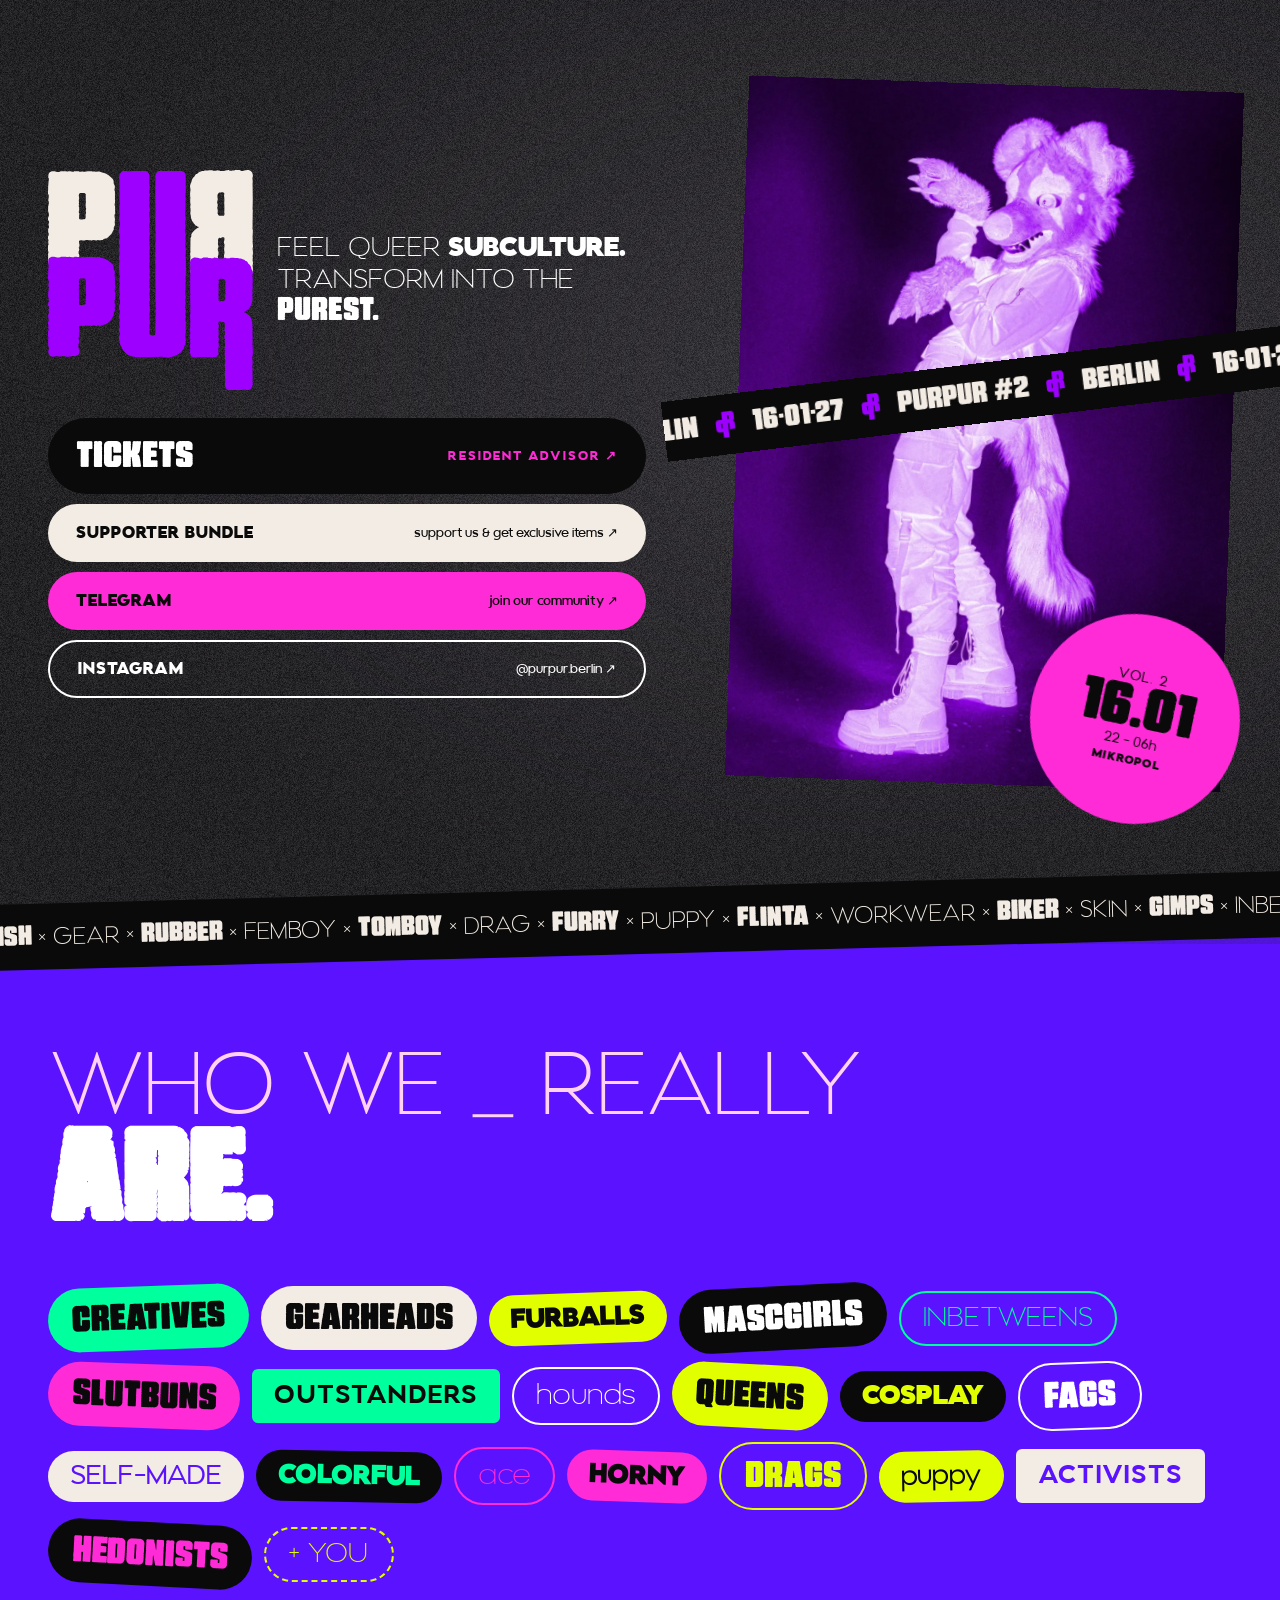
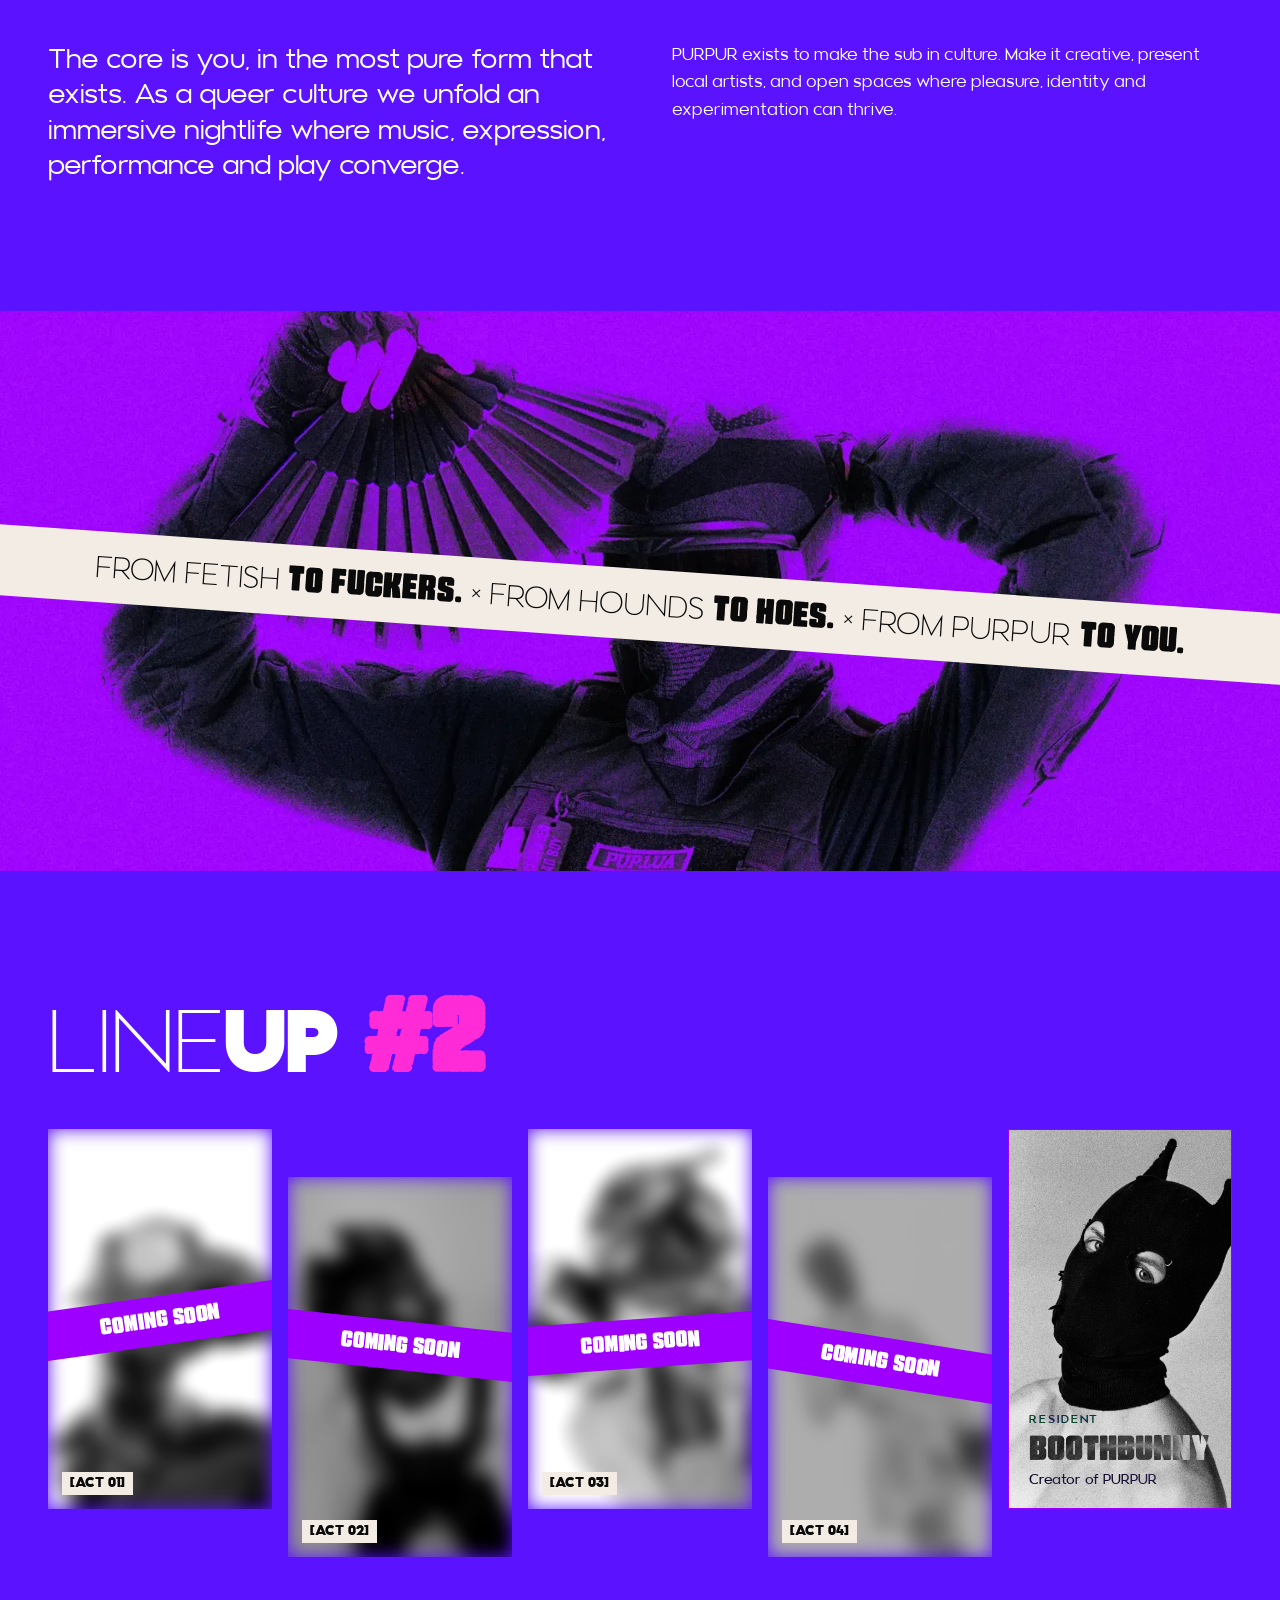
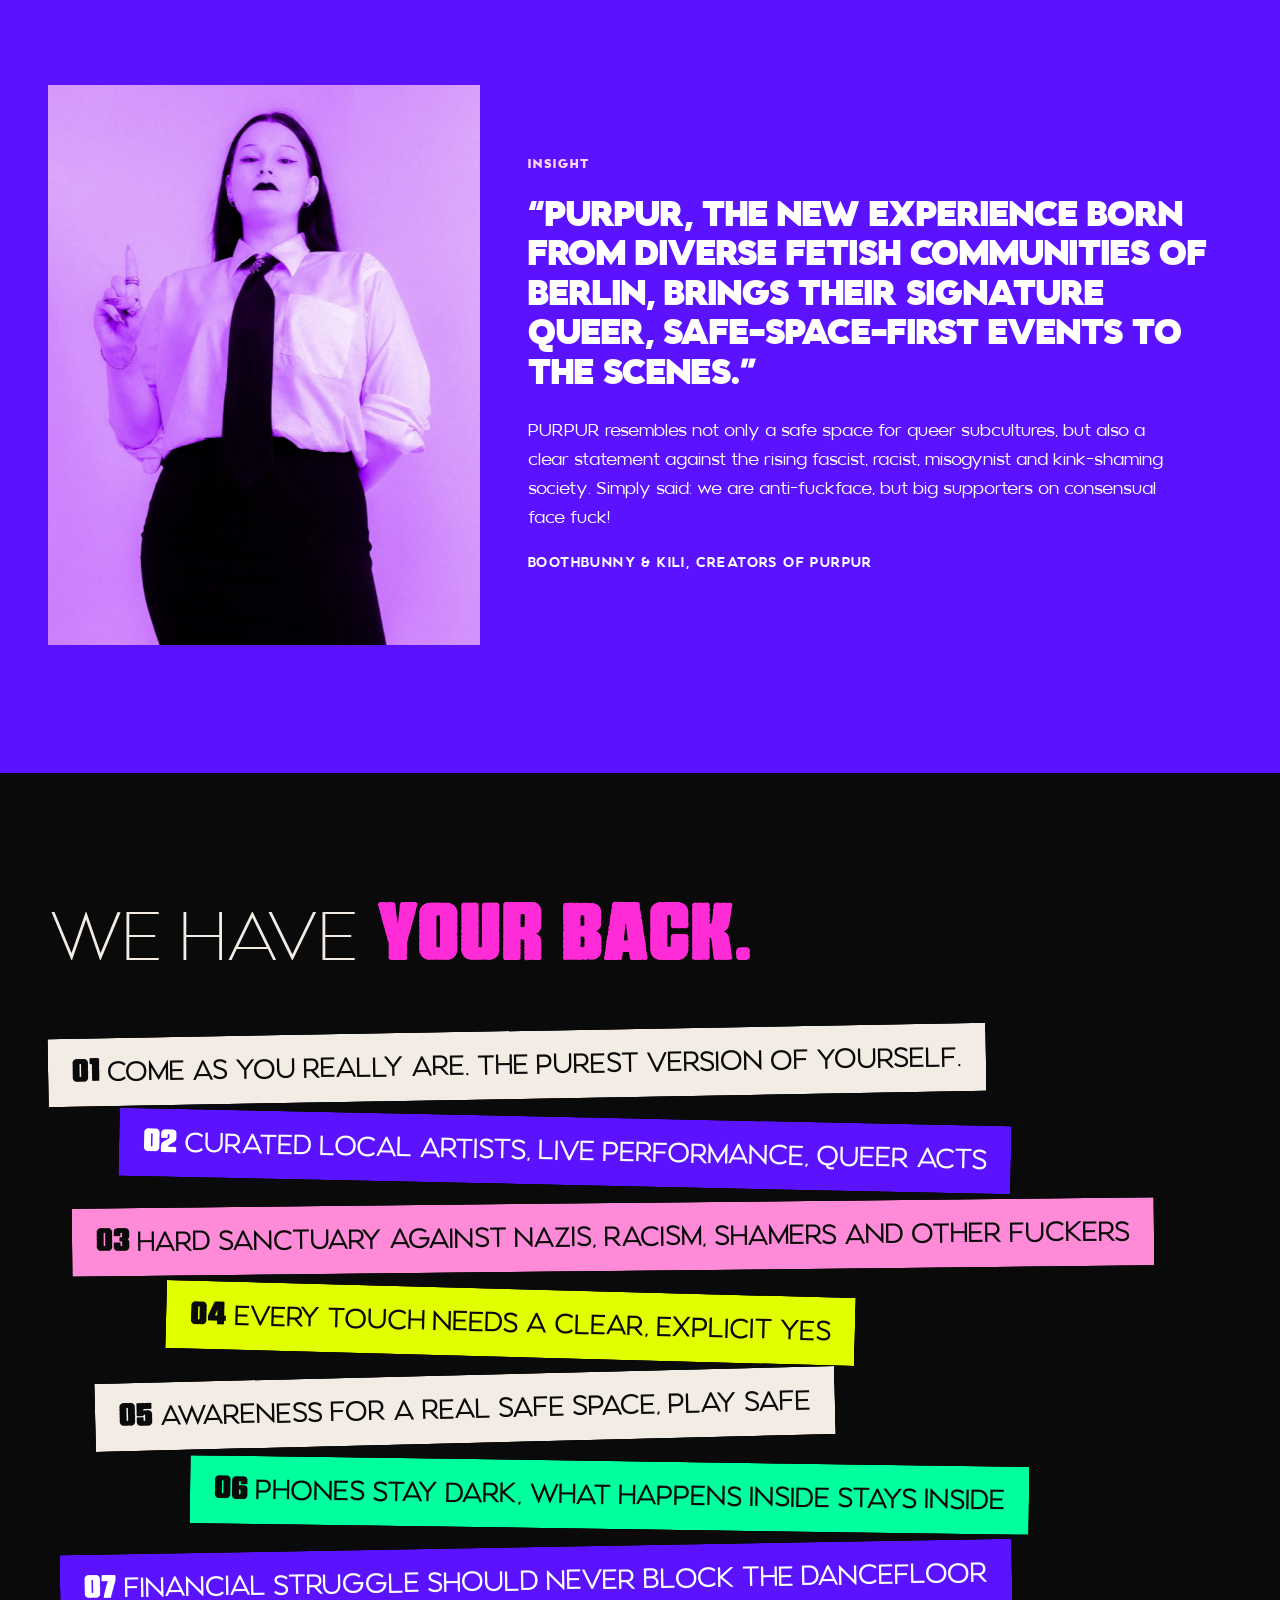
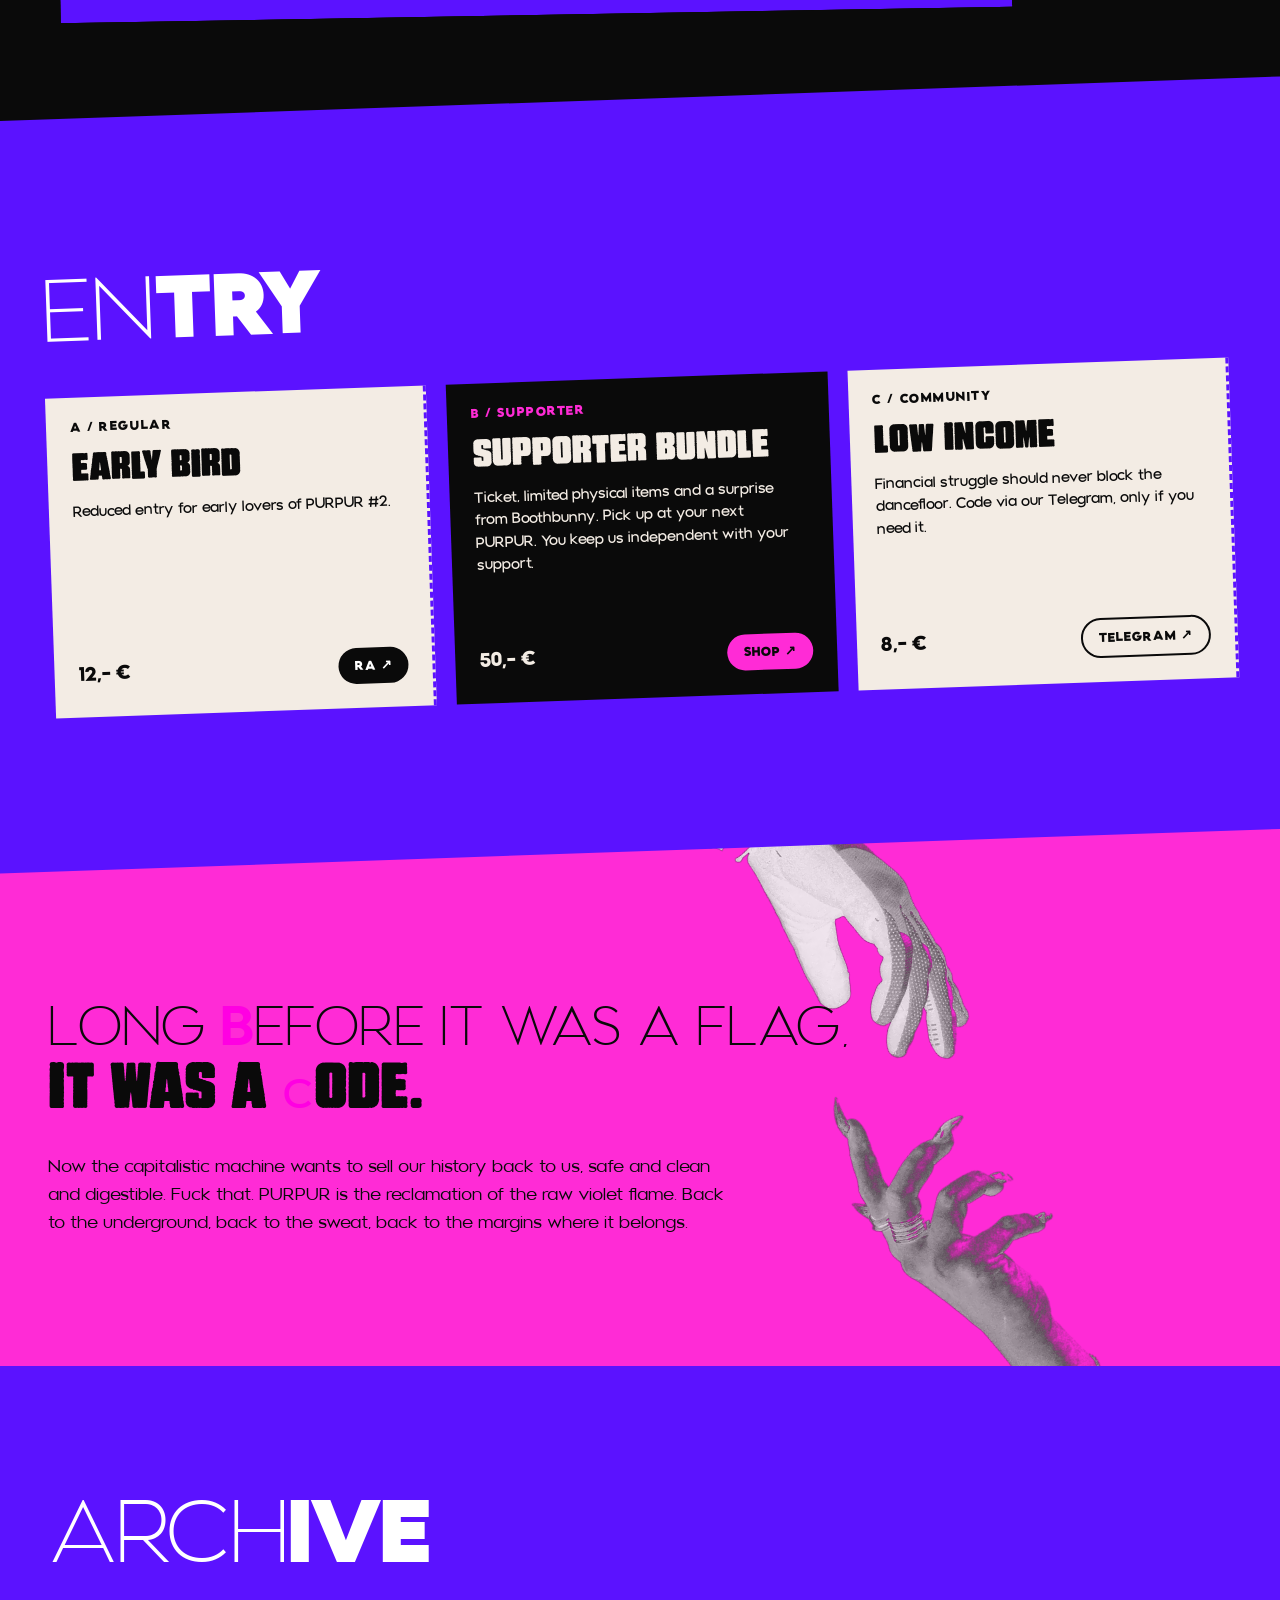
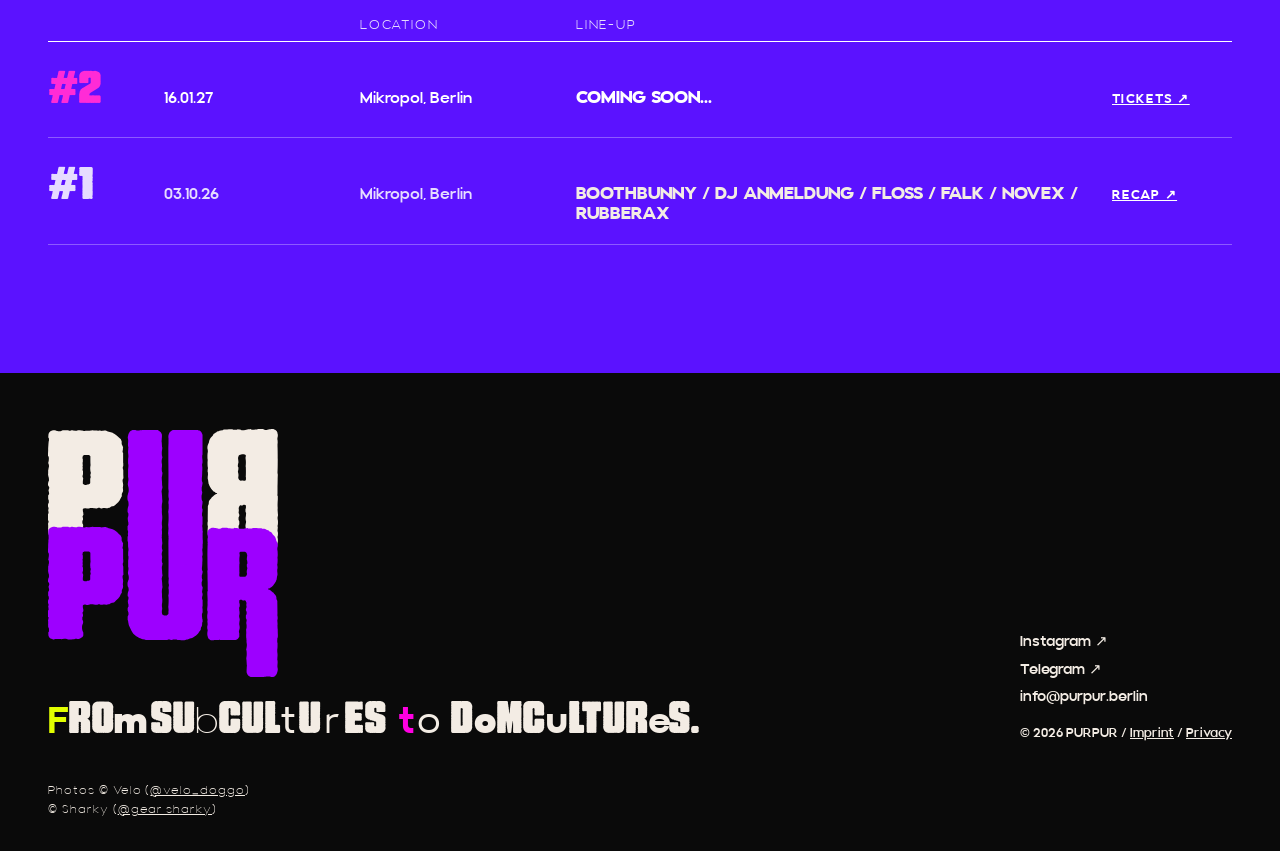
==== index.html @ 6f24f319 "Early-Bird-Preis auf 12 Euro korrigiert Co-Authored-By: Claude Opus 5 <noreply@anthropic.com> Claude" ====
<!DOCTYPE html>
<html lang="en">
<head>
<meta charset="UTF-8" />
<meta name="viewport" content="width=device-width, initial-scale=1, viewport-fit=cover" />
<!-- Bestaetigung fuer die Google Search Console. Muss dauerhaft stehen
     bleiben, sonst verfaellt sie. Kein Geheimnis: der Wert ist dazu da,
     oeffentlich ausgeliefert zu werden. -->
<meta name="google-site-verification" content="QpMsPzyW_aeI2hhLV32euioIwnleOBwLdpFrVbeVzvk" />
<meta name="theme-color" content="#5b12ff" />
<title>PURPUR / 16.01.27 / Berlin</title>
<meta name="description" content="PURPUR. A queer fetish subculture night in Berlin. 16.01.27, 22 to 06h, Mikropol at Nollendorfplatz. Transform into the purest version of yourself." />
<meta property="og:type" content="website" />
<meta property="og:url" content="https://purpur.berlin/" />
<meta property="og:site_name" content="PURPUR" />
<meta property="og:title" content="PURPUR. Expressing queer subculture. 16-01-27 | Berlin" />
<meta property="og:description" content="Transform into the purest version of yourself." />
<meta property="og:image" content="https://purpur.berlin/assets/share-card.jpg" />
<meta property="og:image:width" content="1200" />
<meta property="og:image:height" content="1200" />
<meta property="og:image:type" content="image/jpeg" />
<meta property="og:image:alt" content="PURPUR wordmark over a fetish-scene photograph" />
<meta property="og:locale" content="en_GB" />
<script type="application/ld+json">
{"@context":"https://schema.org","@type":"WebSite","name":"PURPUR","alternateName":"PURPUR Berlin","url":"https://purpur.berlin/"}
</script>
<meta name="twitter:card" content="summary" />
<meta name="twitter:title" content="PURPUR. Expressing queer subculture. 16-01-27 | Berlin" />
<meta name="twitter:description" content="Transform into the purest version of yourself." />
<meta name="twitter:image" content="https://purpur.berlin/assets/share-card.jpg" />
<link rel="icon" href="/assets/favicon.svg" type="image/svg+xml" />
<link rel="icon" href="/assets/favicon-32.png" sizes="32x32" />
<link rel="apple-touch-icon" href="/assets/apple-touch-icon.png" />
<link rel="preload" href="/assets/fonts/Mosher-Regular.woff2" as="font" type="font/woff2" crossorigin />
<link rel="preload" href="/assets/fonts/GCFurion-Thin.woff2" as="font" type="font/woff2" crossorigin />
<link rel="preload" href="/assets/fonts/GCFurion-Black.woff2" as="font" type="font/woff2" crossorigin />
<link rel="stylesheet" href="/tape.css?v=4" />
</head>
<body>
<div class="page" style="background: var(--ground); color: #ffffff; font-family: var(--font-text); font-weight: 400; min-height: 100vh; overflow: hidden">
  <div class="cursor" id="cursor" aria-hidden="true"><svg viewBox="0 0 40 40"><polygon class="cursor__sticker" points="20.00,1.00 22.16,4.95 25.35,1.77 26.31,6.17 30.27,4.02 29.95,8.51 34.36,7.56 32.79,11.78 37.28,12.11 34.58,15.72 38.81,17.30 35.20,20.00 38.81,22.70 34.58,24.28 37.28,27.89 32.79,28.22 34.36,32.44 29.95,31.49 30.27,35.98 26.31,33.83 25.35,38.23 22.16,35.05 20.00,39.00 17.84,35.05 14.65,38.23 13.69,33.83 9.73,35.98 10.05,31.49 5.64,32.44 7.21,28.22 2.72,27.89 5.42,24.28 1.19,22.70 4.80,20.00 1.19,17.30 5.42,15.72 2.72,12.11 7.21,11.78 5.64,7.56 10.05,8.51 9.73,4.02 13.69,6.17 14.65,1.77 17.84,4.95"/></svg></div>


  <div class="loader" id="loader" aria-hidden="true"><div class="loader__stage"><img class="loader__symbol" src="/Media/Logo_Animated/PURPUR-Turntable_pitch-0.webp" alt="" width="160" height="160" /><img class="loader__full" src="/Media/Logo_SVG/PURPUR-Logo-PurpleWhite.svg" alt="" width="240" height="258" /></div></div>

  <header class="nav" id="nav" style="position: fixed; z-index: 60; top: 0; left: 0; right: 0; display: flex; flex-wrap: wrap; justify-content: space-between; align-items: center; gap: 12px 24px; padding: 10px clamp(16px, 4vw, 48px); background: rgba(10, 10, 10, 0.82); backdrop-filter: blur(12px); font-size: 12px; font-weight: 500; letter-spacing: 0.18em; text-transform: uppercase">
    <a href="#top" aria-label="PURPUR home" style="display: block; line-height: 0"><img src="/Media/Logo_Animated/PURPUR-Turntable_pitch-minus30.webp" alt="PURPUR symbol" style="height: 48px; width: 48px"></a>
    <nav style="display: flex; flex-wrap: wrap; align-items: center; gap: 12px 28px" aria-label="Main">
      <a href="#lineup" style="text-decoration: none; color: #ffffff">Line-up</a>
      <a href="#manifesto" style="text-decoration: none; color: #ffffff">Manifesto</a>
      <a href="#entry" style="text-decoration: none; color: #ffffff">Entry</a>
      <a href="https://ra.co/events/2568513" style="text-decoration: none; background: var(--hot); color: #0a0a0a; padding: 13px 18px; font-weight: 700">Tickets ↗</a>
    </nav>
  </header>

  <section id="top" data-hero="1" style="position: relative; background-color: #1c1b1f; background-image: radial-gradient(ellipse at 70% 40%, #2c2a30 0%, #141316 70%); background-size: cover; overflow: hidden; padding: 84px clamp(16px, 4vw, 48px) 160px; display: flex; flex-wrap: wrap; gap: 48px; align-items: center">
    <div class="pp-grain" aria-hidden="true"></div>
    <div data-tilt="hero" style="position: relative; flex: 1 1 480px; min-width: 0; display: flex; flex-direction: column; gap: 28px">
      <div class="tl" style="transform: var(--t-hero-l0, translate(0)); display: flex; flex-wrap: wrap; align-items: center; gap: 24px">
        <div style="line-height: 0">
          <img src="/Media/Logo_SVG/PURPUR-Logo-PurpleWhite.svg" alt="PURPUR" style="width: clamp(160px, 16vw, 240px); height: auto;">
        </div>
        <p style="margin: 0; flex: 1 1 220px; font-size: clamp(22px, 2.2vw, 32px); line-height: 1.12; text-transform: uppercase"><span style="font-weight: 100">feel queer</span> <span style="font-weight: 900">subculture.</span> <span style="font-weight: 100">transform into the</span> <span style="font-family: var(--font-titel)">purest.</span></p>
      </div>
      <nav class="tl" aria-label="Tickets and links" style="transform: var(--t-hero-l1, translate(0)); display: flex; flex-direction: column; gap: 10px; max-width: 600px">
        <a class="pill" href="https://ra.co/events/2568513" style="display: flex; flex-wrap: wrap; justify-content: space-between; align-items: center; gap: 8px; min-height: 76px; padding: 12px 28px; box-sizing: border-box; border-radius: 999px; background: #0a0a0a; color: #ffffff; text-decoration: none">
          <span style="font-family: var(--font-titel); font-size: 32px; line-height: 1">Tickets</span>
          <span style="font-size: 13px; font-weight: 700; letter-spacing: 0.14em; text-transform: uppercase; color: var(--hot)">Resident Advisor ↗</span>
        </a>
        <a class="pill" href="https://boothbunny.net/products/supporter-bundle" style="display: flex; flex-wrap: wrap; justify-content: space-between; align-items: center; gap: 8px; min-height: 58px; padding: 10px 28px; box-sizing: border-box; border-radius: 999px; background: #f3ece4; color: #0a0a0a; text-decoration: none">
          <span style="font-size: 17px; font-weight: 800; text-transform: uppercase; letter-spacing: 0.06em">Supporter bundle</span>
          <span style="font-size: 13px; font-weight: 400"><span class="nur-breit">support us &amp; </span><span class="nur-mittel">get </span>exclusive items ↗</span>
        </a>
        <a class="pill" href="https://t.me/purpurberlin" style="display: flex; flex-wrap: wrap; justify-content: space-between; align-items: center; gap: 8px; min-height: 58px; padding: 10px 28px; box-sizing: border-box; border-radius: 999px; background: var(--hot); color: #0a0a0a; text-decoration: none">
          <span style="font-size: 17px; font-weight: 800; text-transform: uppercase; letter-spacing: 0.06em">Telegram</span>
          <span style="font-size: 13px; font-weight: 500">join our community ↗</span>
        </a>
        <a class="pill" href="https://instagram.com/purpur.berlin" style="display: flex; flex-wrap: wrap; justify-content: space-between; align-items: center; gap: 8px; min-height: 58px; padding: 10px 28px; box-sizing: border-box; border-radius: 999px; border: 2px solid #ffffff; color: #ffffff; text-decoration: none">
          <span style="font-size: 17px; font-weight: 800; text-transform: uppercase; letter-spacing: 0.06em">Instagram</span>
          <span style="font-size: 13px; font-weight: 400">@purpur.berlin ↗</span>
        </a>
      </nav>
    </div>
    <div data-tilt="photo" style="flex: 1 1 420px; min-width: 0; position: relative; height: 700px">
      <svg aria-hidden="true" width="0" height="0" style="position: absolute"><filter id="ppca-f" x="-5%" y="0%" width="110%" height="100%"><feColorMatrix in="SourceGraphic" type="matrix" values="1 0 0 0 0  0 0 0 0 0  0 0 0 0 0  0 0 0 1 0" result="r"></feColorMatrix><feOffset in="r" dx="-10" dy="0" result="r2"></feOffset><feColorMatrix in="SourceGraphic" type="matrix" values="0 0 0 0 0  0 1 0 0 0  0 0 0 0 0  0 0 0 1 0" result="g"></feColorMatrix><feColorMatrix in="SourceGraphic" type="matrix" values="0 0 0 0 0  0 0 0 0 0  0 0 1 0 0  0 0 0 1 0" result="b"></feColorMatrix><feOffset in="b" dx="10" dy="2" result="b2"></feOffset><feBlend in="r2" in2="g" mode="screen" result="rg"></feBlend><feBlend in="rg" in2="b2" mode="screen"></feBlend></filter></svg>
      <div class="tl slides" id="slides" role="img" aria-label="PURPUR photo slideshow" style="transform: rotate(2deg) var(--t-photo-l0, translate(0)); position: absolute; top: 0; left: 8%; width: 92%; height: 100%; overflow: hidden">
        <img class="slide is-active" src="/Media/Tape/fursuit-purp.webp" alt="Fursuiter in inverted violet light" style="position: absolute; inset: 0; width: 100%; height: 100%; object-fit: cover; object-position: 50% 30%">
        <img class="slide" src="/Media/Tape/tactical-purp.webp" alt="Person in tactical gear and goggles holding a fan, violet duotone" style="position: absolute; inset: 0; width: 100%; height: 100%; object-fit: cover; object-position: 55% 35%">
        <img class="slide" src="/Media/Tape/puppies-purp.webp" alt="Two pups in hoods, infrared violet" style="position: absolute; inset: 0; width: 100%; height: 100%; object-fit: cover; object-position: 62% 40%">
        <img class="slide" src="/Media/Tape/leawonki-purp.webp" alt="Lea and Wonki: person in boots and tie leaning over a pup, violet duotone" style="position: absolute; inset: 0; width: 100%; height: 100%; object-fit: cover; object-position: 45% 40%">
        <img class="slide" src="/Media/Tape/latex-pinkpurp.webp" alt="Latex hood in pink and violet infrared" style="position: absolute; inset: 0; width: 100%; height: 100%; object-fit: cover; object-position: 40% 40%">
      </div>
      <div style="position: absolute; left: -6%; right: -10%; top: 40%; transform: rotate(-7deg); background: #0a0a0a; color: #f3ece4; padding: 12px 0; display: flex; justify-content: center; align-items: center; gap: 18px; white-space: nowrap; overflow: hidden; font-family: var(--font-titel); font-size: 26px">
        <span>16-01-27</span><img src="/Media/Logo_SVG/PURPUR-Symbol-Purple.svg" alt="" style="height: 26px; width: auto"><span>PURPUR #2</span><img src="/Media/Logo_SVG/PURPUR-Symbol-Purple.svg" alt="" style="height: 26px; width: auto"><span>BERLIN</span><img src="/Media/Logo_SVG/PURPUR-Symbol-Purple.svg" alt="" style="height: 26px; width: auto"><span>16-01-27</span><img src="/Media/Logo_SVG/PURPUR-Symbol-Purple.svg" alt="" style="height: 26px; width: auto"><span>PURPUR #2</span><img src="/Media/Logo_SVG/PURPUR-Symbol-Purple.svg" alt="" style="height: 26px; width: auto"><span>BERLIN</span><img src="/Media/Logo_SVG/PURPUR-Symbol-Purple.svg" alt="" style="height: 26px; width: auto"><span>16-01-27</span><img src="/Media/Logo_SVG/PURPUR-Symbol-Purple.svg" alt="" style="height: 26px; width: auto"><span>PURPUR #2</span><img src="/Media/Logo_SVG/PURPUR-Symbol-Purple.svg" alt="" style="height: 26px; width: auto"><span>BERLIN</span><img src="/Media/Logo_SVG/PURPUR-Symbol-Purple.svg" alt="" style="height: 26px; width: auto">
      </div>
      <div style="position: absolute; right: -8px; bottom: -40px; width: 210px; height: 210px; border-radius: 50%; background: var(--hot); color: #0a0a0a; transform: rotate(12deg); display: flex; flex-direction: column; align-items: center; justify-content: center; text-align: center"><span style="font-size: 14px; font-weight: 300; text-transform: uppercase; letter-spacing: 0.1em">vol. 2</span>
        <span style="font-family: var(--font-titel); font-size: 52px; line-height: 0.95">16.01</span>
        <span style="font-size: 14px; font-weight: 300">22 - 06h</span>
        <span style="font-size: 12px; font-weight: 800; margin-top: 4px; letter-spacing: 0.1em">MIKROPOL</span>
      </div>
    </div>
  </section>

  <div style="position: relative; z-index: 3; background: #0a0a0a; color: #f3ece4; padding: 16px 0; transform: rotate(-1.5deg); margin: -56px -40px -36px; white-space: nowrap; overflow: hidden; font-size: 24px; text-transform: uppercase">
    <span style="font-family: var(--font-titel)">Fetish</span> <span style="font-weight: 100">× gear ×</span> <span style="font-family: var(--font-titel)">Rubber</span> <span style="font-weight: 100">× femboy ×</span> <span style="font-family: var(--font-titel)">Tomboy</span> <span style="font-weight: 100">× drag ×</span> <span style="font-family: var(--font-titel)">Furry</span> <span style="font-weight: 100">× puppy ×</span> <span style="font-family: var(--font-titel)">FLINTA</span> <span style="font-weight: 100">× workwear ×</span> <span style="font-family: var(--font-titel)">Biker</span> <span style="font-weight: 100">× skin ×</span> <span style="font-family: var(--font-titel)">Gimps</span> <span style="font-weight: 100">× inbetweens ×</span>
  </div>

  <section id="who" style="position: relative; overflow: hidden; padding: clamp(80px, 10vw, 140px) clamp(16px, 4vw, 48px)">
    <video data-bg="1" src="/Media/Tape/loop-reel.mp4" autoplay muted loop playsinline preload="metadata" aria-hidden="true" style="position: absolute; inset: 0; width: 100%; height: 100%; object-fit: cover; opacity: 0.8; filter: blur(5px); transform: scale(1.08)"></video>
    <div aria-hidden="true" style="position: absolute; inset: 0; background: linear-gradient(180deg, rgba(91, 18, 255, 0.85) 0%, rgba(91, 18, 255, 0.35) 30%, rgba(91, 18, 255, 0.35) 70%, rgba(91, 18, 255, 0.85) 100%)"></div>
    <div style="position: relative">
    <h2 data-tilt="who" style="margin: 0 0 48px; font-size: clamp(48px, 7vw, 110px); line-height: 0.95; text-transform: uppercase"><span class="tl" style="display: inline-block; transform: var(--t-who-l0, translate(0)); font-weight: 100; color: #ffd2f4" data-decode="who1">who we _ really</span><br><span class="tl" style="display: inline-block; transform: var(--t-who-l1, translate(0)); font-family: var(--font-titel); font-size: 110px" data-decode="who2">are.</span></h2>
    <div style="display: flex; flex-wrap: wrap; align-items: center; gap: 12px; max-width: 1240px">
      <span style="font-family: var(--font-titel); font-size: 32px; padding: 10px 24px; background: #00ff9d; color: #0a0a0a; border-radius: 999px; transform: rotate(-2deg)">Creatives</span>
      <span style="font-family: var(--font-titel); font-size: 32px; padding: 10px 24px; background: #f3ece4; color: #0a0a0a; border-radius: 999px">Gearheads</span>
      <span style="font-weight: 900; font-style: oblique 12deg; font-size: 28px; text-transform: uppercase; padding: 10px 22px; background: #e2ff00; color: #0a0a0a; border-radius: 999px; transform: rotate(-2deg)">Furballs</span>
      <span style="font-family: var(--font-titel); font-size: 32px; padding: 10px 24px; background: #0a0a0a; color: #ffffff; border-radius: 999px; transform: rotate(-3deg)">Mascgirls</span>
      <span style="font-weight: 100; font-size: 28px; text-transform: uppercase; padding: 10px 22px; border: 2px solid #00ff9d; color: #00ff9d; border-radius: 999px">Inbetweens</span>
      <span style="font-family: var(--font-titel); font-size: 32px; padding: 10px 24px; background: var(--hot); color: #0a0a0a; border-radius: 999px; transform: rotate(2deg)">Slutbuns</span>
      <span style="font-weight: 600; font-size: 26px; letter-spacing: 0.08em; text-transform: uppercase; padding: 12px 22px; background: #00ff9d; color: #0a0a0a; border-radius: 6px">Outstanders</span>
      <span style="font-weight: 100; font-style: oblique 12deg; font-size: 30px; text-transform: lowercase; padding: 10px 22px; border: 2px solid #ffffff; border-radius: 999px">hounds</span>
      <span style="font-family: var(--font-titel); font-size: 32px; padding: 10px 24px; background: #e2ff00; color: #0a0a0a; border-radius: 999px; transform: rotate(3deg)">Queens</span>
      <span style="font-weight: 900; font-size: 28px; text-transform: uppercase; padding: 10px 22px; background: #0a0a0a; color: #e2ff00; border-radius: 999px">Cosplay</span>
      <span style="font-family: var(--font-titel); font-size: 32px; padding: 10px 24px; border: 2px solid #ffffff; color: #ffffff; border-radius: 999px; transform: rotate(-2deg)">Fags</span>
      <span style="font-weight: 300; font-size: 28px; text-transform: uppercase; padding: 10px 22px; background: #f3ece4; color: #5b12ff; border-radius: 999px">Self-Made</span>
      <span style="font-weight: 900; font-style: oblique 12deg; font-size: 28px; text-transform: uppercase; padding: 10px 22px; background: #0a0a0a; color: #00ff9d; border-radius: 999px; transform: rotate(1deg)">Colorful</span>
      <span style="font-weight: 100; font-style: oblique 12deg; font-size: 30px; text-transform: lowercase; padding: 10px 22px; border: 2px solid var(--hot); color: var(--hot); border-radius: 999px">ace</span>
      <span style="font-weight: 900; font-size: 28px; text-transform: uppercase; padding: 10px 22px; background: var(--hot); color: #0a0a0a; border-radius: 999px; transform: rotate(2deg)">horny</span>
      <span style="font-family: var(--font-titel); font-size: 32px; padding: 10px 24px; border: 2px solid #e2ff00; color: #e2ff00; border-radius: 999px">drags</span>
      <span style="font-weight: 300; font-size: 28px; text-transform: lowercase; padding: 10px 22px; background: #e2ff00; color: #0a0a0a; border-radius: 999px; transform: rotate(-1deg)">puppy</span>
      <span style="font-weight: 600; font-size: 26px; letter-spacing: 0.08em; text-transform: uppercase; padding: 12px 22px; background: #f3ece4; color: #5b12ff; border-radius: 6px">activists</span>
      <span style="font-family: var(--font-titel); font-size: 32px; padding: 10px 24px; background: #0a0a0a; color: var(--hot); border-radius: 999px; transform: rotate(3deg)">hedonists</span>
      <span data-yourtag style="font-weight: 100; font-size: 28px; text-transform: uppercase; padding: 10px 22px; border: 2px dashed #e2ff00; color: #e2ff00; border-radius: 999px">+ you</span>
    </div>
    <div style="margin-top: 56px; display: flex; flex-wrap: wrap; gap: 32px 64px; max-width: 1240px">
      <p style="margin: 0; flex: 1 1 340px; font-size: clamp(22px, 2.2vw, 30px); font-weight: 300; line-height: 1.25">The core is you, in the most pure form that exists. As a queer culture we unfold an immersive nightlife where music, expression, performance and play converge.</p>
      <p style="margin: 0; flex: 1 1 340px; font-size: 17px; font-weight: 300; line-height: 1.6">PURPUR exists to make the sub in culture. Make it creative, present local artists, and open spaces where pleasure, identity and experimentation can thrive.</p>
    </div>
  </div>
  </section>

  <div style="position: relative; height: 560px; overflow: hidden">
    <img src="/Media/Tape/tactical-purp.webp" alt="Person in tactical gear and goggles holding a fan, violet duotone" style="width: 100%; height: 100%; object-fit: cover; object-position: 50% 35%; display: block">
    <div style="position: absolute; left: -40px; right: -40px; top: 46%; transform: rotate(4deg); background: #f3ece4; color: #0a0a0a; padding: 14px 0; text-align: center; font-size: clamp(20px, 2.4vw, 34px); white-space: nowrap; overflow: hidden; text-transform: uppercase; font-weight: 400"><span style="font-weight: 100">from fetish</span> <span style="font-family: var(--font-titel)">to fuckers.</span> <span style="font-weight: 100">×</span> <span style="font-weight: 100">from hounds</span> <span style="font-family: var(--font-titel)">to hoes.</span> <span style="font-weight: 100">×</span> <span style="font-weight: 100">from purpur</span> <span style="font-family: var(--font-titel)">to you.</span></div>
  </div>

  <section id="lineup" style="padding: clamp(80px, 10vw, 140px) clamp(16px, 4vw, 48px)">
    <h2 style="margin: 0 0 40px; font-size: clamp(48px, 7vw, 110px); line-height: 0.95; text-transform: uppercase"><span style="font-weight: 100">line</span><span style="font-weight: 900">up</span> <span style="font-family: var(--font-titel); color: var(--hot)">#2</span></h2>
    <div data-tilt="lineup" style="display: grid; grid-template-columns: repeat(auto-fit, minmax(220px, 1fr)); gap: 16px">
      <div class="tl reveal" style="transform: var(--t-lineup-l0, translate(0)); position: relative; height: 380px; overflow: hidden">
        <img src="/Media/Tape/lineup-gasmask.webp" alt="Person in rope collar and kitten paw gloves" style="width: 100%; height: 100%; object-fit: cover; display: block; filter: blur(9px) grayscale(1) contrast(1.05)">
        <div style="position: absolute; left: -20px; right: -20px; top: 44%; transform: rotate(-8deg); background: #9d00ff; color: #ffffff; text-align: center; padding: 10px 0; font-family: var(--font-titel); font-size: 20px">coming soon</div>
        <span style="position: absolute; left: 14px; bottom: 14px; font-weight: 800; font-size: 18px; text-shadow: none; background: #f3ece4; color: #0a0a0a; padding: 4px 8px; font-size: 14px">[ACT 01]</span>
      </div>
      <div class="tl reveal" style="transform: var(--t-lineup-l1, translate(0)); position: relative; height: 380px; margin-top: 48px; overflow: hidden">
        <img src="/Media/Tape/lineup-pupmask.webp" alt="Person in a leather pup mask" style="width: 100%; height: 100%; object-fit: cover; object-position: 50% 25%; display: block; filter: blur(9px) grayscale(1) contrast(1.05)">
        <div style="position: absolute; left: -20px; right: -20px; top: 38%; transform: rotate(6deg); background: #9d00ff; color: #ffffff; text-align: center; padding: 10px 0; font-family: var(--font-titel); font-size: 20px">coming soon</div>
        <span style="position: absolute; left: 14px; bottom: 14px; font-weight: 800; font-size: 18px; text-shadow: none; background: #f3ece4; color: #0a0a0a; padding: 4px 8px; font-size: 14px">[ACT 02]</span>
      </div>
      <div class="tl reveal" style="transform: var(--t-lineup-l2, translate(0)); position: relative; height: 380px; overflow: hidden">
        <img src="/Media/Tape/lineup-bikers.webp" alt="Two bikers in helmets leaning together" style="width: 100%; height: 100%; object-fit: cover; object-position: 50% 35%; display: block; filter: blur(9px) grayscale(1) contrast(1.05)">
        <div style="position: absolute; left: -20px; right: -20px; top: 50%; transform: rotate(-4deg); background: #9d00ff; color: #ffffff; text-align: center; padding: 10px 0; font-family: var(--font-titel); font-size: 20px">coming soon</div>
        <span style="position: absolute; left: 14px; bottom: 14px; font-weight: 800; font-size: 18px; text-shadow: none; background: #f3ece4; color: #0a0a0a; padding: 4px 8px; font-size: 14px">[ACT 03]</span>
      </div>
      <div class="tl reveal" style="transform: var(--t-lineup-l3, translate(0)); position: relative; height: 380px; margin-top: 48px; overflow: hidden">
        <img src="/Media/Tape/lineup-spike.webp" alt="Latex pup in rubber dress and white shirt" style="width: 100%; height: 100%; object-fit: cover; display: block; filter: blur(9px) grayscale(1) contrast(1.05)">
        <div style="position: absolute; left: -20px; right: -20px; top: 42%; transform: rotate(9deg); background: #9d00ff; color: #ffffff; text-align: center; padding: 10px 0; font-family: var(--font-titel); font-size: 20px">coming soon</div>
        <span style="position: absolute; left: 14px; bottom: 14px; font-weight: 800; font-size: 18px; text-shadow: none; background: #f3ece4; color: #0a0a0a; padding: 4px 8px; font-size: 14px">[ACT 04]</span>
      </div>
      <a class="tl bb-card" href="https://boothbunny.net/" aria-label="Boothbunny" style="transform: var(--t-lineup-l4, translate(0)); position: relative; height: 380px; border: 1px solid #9d00ff; box-sizing: border-box; display: flex; flex-direction: column; justify-content: flex-end; padding: 20px; color: inherit; text-decoration: none"><span style="mix-blend-mode: difference; font-size: 12px; font-weight: 500; letter-spacing: 0.16em; text-transform: uppercase; color: rgb(197, 139, 255)">RESIDENT</span>
        <span style="mix-blend-mode: difference; font-family: var(--font-titel); font-size: 40px; line-height: 1; margin-top: 8px; color: rgb(255, 255, 255)">Boothbunny</span>
        <span style="mix-blend-mode: difference; margin-top: 8px; font-size: 14px; color: rgb(230, 220, 255)">Creator of PURPUR</span>
      </a>
    </div>
  </section>

  <section data-tilt="insight" style="padding: 0 clamp(16px, 4vw, 48px) clamp(80px, 10vw, 140px); display: flex; flex-wrap: wrap; gap: 48px; align-items: center">
    <img class="tl" src="/Media/Tape/lea-purp.webp" alt="Person in shirt and tie on violet, raised hand" style="transform: var(--t-insight-l0, translate(0)); flex: 1 1 320px; min-width: 0; max-width: 460px; height: 560px; object-fit: cover; object-position: 50% 25%">
    <div class="tl" style="transform: var(--t-insight-l1, translate(0)); flex: 2 1 480px; min-width: 0; display: flex; flex-direction: column; gap: 24px">
      <span style="font-size: 13px; font-weight: 800; letter-spacing: 0.16em; text-transform: uppercase; color: #ffd2f4" data-decode="ins">Insight</span>
      <p style="margin: 0; font-size: clamp(26px, 2.8vw, 42px); font-weight: 900; line-height: 1.1; text-transform: uppercase">“PURPUR, the new experience born from diverse fetish communities of Berlin, brings their signature queer, safe-space-first events to the scenes.”</p>
      <p style="margin: 0; font-size: 18px; font-weight: 300; line-height: 1.6; max-width: 640px">PURPUR resembles not only a safe space for queer subcultures, but also a clear statement against the rising fascist, racist, misogynist and kink-shaming society. Simply said: we are anti-fuckface, but big supporters on consensual face fuck!</p>
      <span style="font-size: 14px; font-weight: 600; text-transform: uppercase; letter-spacing: 0.1em">Boothbunny &amp; Kili, creators of PURPUR</span>
    </div>
  </section>

  <section style="position: relative; overflow: hidden; padding: clamp(80px, 10vw, 140px) clamp(16px, 4vw, 48px); background: #0a0a0a; color: #f3ece4">
    <video data-bg="1" src="/Media/Tape/loop-backs.mp4" autoplay muted loop playsinline preload="metadata" aria-hidden="true" style="position: absolute; inset: 0; width: 100%; height: 100%; object-fit: cover; opacity: 0.45; filter: blur(6px); transform: scale(1.08)"></video>
    <div aria-hidden="true" style="position: absolute; inset: 0; background: linear-gradient(180deg, #0a0a0a 0%, rgba(10, 10, 10, 0.5) 25%, rgba(10, 10, 10, 0.5) 75%, #0a0a0a 100%)"></div>
    <div style="position: relative">
    <h2 style="margin: 0 0 56px; font-size: clamp(40px, 5.5vw, 84px); line-height: 1; text-transform: uppercase"><span style="font-weight: 100">we have</span> <span style="font-family: var(--font-titel); font-weight: 400; color: var(--hot)">your back.</span></h2>
    <div style="display: flex; flex-direction: column; gap: 18px; align-items: flex-start">
      <div data-tape style="background: #f3ece4; color: #0a0a0a; padding: 14px 24px; transform: rotate(-1deg); margin-left: 0; font-size: clamp(18px, 2.2vw, 30px); text-transform: uppercase; max-width: 100%; box-sizing: border-box"><span style="font-family: var(--font-titel)">01</span> <span style="font-weight: 300">come as you really are. THE PUREST VERSION OF YOURSELF.</span></div>
      <div data-tape style="background: var(--ground); color: #ffffff; padding: 14px 24px; transform: rotate(1.2deg); margin-left: 6%; font-size: clamp(18px, 2.2vw, 30px); text-transform: uppercase; max-width: 100%; box-sizing: border-box"><span style="font-family: var(--font-titel)">02</span> <span style="font-weight: 300">curated local artists, live performance, QUEER ACTS</span></div>
      <div data-tape style="background: #ff8ad8; color: #0a0a0a; padding: 14px 24px; transform: rotate(-0.6deg); margin-left: 2%; font-size: clamp(18px, 2.2vw, 30px); text-transform: uppercase; max-width: 100%; box-sizing: border-box"><span style="font-family: var(--font-titel)">03</span> <span style="font-weight: 300">hard sanctuary against nazis, racism, SHAMERS AND other fuckers</span></div>
      <div data-tape style="background: #e2ff00; color: #0a0a0a; padding: 14px 24px; transform: rotate(1.5deg); margin-left: 10%; font-size: clamp(18px, 2.2vw, 30px); text-transform: uppercase; max-width: 100%; box-sizing: border-box"><span style="font-family: var(--font-titel)">04</span> <span style="font-weight: 300">every touch needs a clear, explicit yes</span></div>
      <div data-tape style="background: #f3ece4; color: #0a0a0a; padding: 14px 24px; transform: rotate(-1.4deg); margin-left: 4%; font-size: clamp(18px, 2.2vw, 30px); text-transform: uppercase; max-width: 100%; box-sizing: border-box"><span style="font-family: var(--font-titel)">05</span> <span style="font-weight: 300">awareness for a real safe space, PLAY SAFE</span></div>
      <div data-tape style="background: #00ff9d; color: #0a0a0a; padding: 14px 24px; transform: rotate(0.8deg); margin-left: 12%; font-size: clamp(18px, 2.2vw, 30px); text-transform: uppercase; max-width: 100%; box-sizing: border-box"><span style="font-family: var(--font-titel)">06</span> <span style="font-weight: 300">phones stay dark, what happens inside stays inside</span></div>
      <div data-tape style="background: var(--ground); color: #ffffff; padding: 14px 24px; transform: rotate(-1deg); margin-left: 1%; font-size: clamp(18px, 2.2vw, 30px); text-transform: uppercase; max-width: 100%; box-sizing: border-box"><span style="font-family: var(--font-titel)">07</span> <span style="font-weight: 300">financial struggle should never block the dancefloor</span></div>
    </div>
  </div>
  </section>

  <section id="entry" style="padding: clamp(100px, 12vw, 170px) clamp(16px, 4vw, 48px); transform: rotate(-2deg); transform-origin: 50% 50%">
    <h2 style="margin: 0 0 40px; font-size: clamp(48px, 7vw, 110px); line-height: 0.95; text-transform: uppercase"><span style="font-weight: 100">en</span><span style="font-weight: 900">try</span></h2>
    <div style="display: grid; grid-template-columns: repeat(auto-fit, minmax(250px, 1fr)); gap: 20px">
      <a class="tk" href="https://ra.co/events/2568513" style="text-decoration: none; display: flex; flex-direction: column; gap: 16px; min-height: 320px; padding: 24px; background: #f3ece4; color: #0a0a0a; border-right: 3px dashed var(--ground); box-sizing: border-box">
        <span style="font-size: 13px; font-weight: 800; text-transform: uppercase; letter-spacing: 0.12em; color: #0a0a0a">A / Regular</span>
        <span style="font-family: var(--font-titel); font-size: 34px; line-height: 1">EARLY BIRD</span>
        <span style="font-size: 15px; font-weight: 400; line-height: 1.5">Reduced entry for early lovers of PURPUR #2.</span>
        <div style="margin-top: auto; display: flex; flex-wrap: wrap; align-items: center; justify-content: space-between; gap: 10px">
          <span style="font-size: 20px; font-weight: 700">12,- €</span>
          <span style="text-decoration: none; padding: 10px 16px; border-radius: 999px; font-size: 13px; font-weight: 800; letter-spacing: 0.08em; text-transform: uppercase; background: #0a0a0a; color: #ffffff">RA ↗</span>
        </div>
      </a>
      <a class="tk" href="https://boothbunny.net/products/supporter-bundle" style="text-decoration: none; display: flex; flex-direction: column; gap: 16px; min-height: 320px; padding: 24px; background: #0a0a0a; color: #f3ece4; box-sizing: border-box">
        <span style="font-size: 13px; font-weight: 800; text-transform: uppercase; letter-spacing: 0.12em; color: var(--hot)">B / Supporter</span>
        <span style="font-family: var(--font-titel); font-size: 34px; line-height: 1">Supporter bundle</span>
        <span style="font-size: 15px; font-weight: 400; line-height: 1.5">Ticket, limited physical items and a surprise from Boothbunny. Pick up at your next PURPUR. You keep us independent with your support.</span>
        <div style="margin-top: auto; display: flex; flex-wrap: wrap; align-items: center; justify-content: space-between; gap: 10px">
          <span style="font-size: 20px; font-weight: 700">50,- €</span>
          <span style="text-decoration: none; padding: 10px 16px; border-radius: 999px; font-size: 13px; font-weight: 800; letter-spacing: 0.08em; text-transform: uppercase; background: var(--hot); color: #0a0a0a">Shop ↗</span>
        </div>
      </a>
      <a class="tk" href="https://t.me/purpurberlin" style="text-decoration: none; display: flex; flex-direction: column; gap: 16px; min-height: 320px; padding: 24px; background: #f3ece4; color: #0a0a0a; border-right: 3px dashed var(--ground); box-sizing: border-box">
        <span style="font-size: 13px; font-weight: 800; text-transform: uppercase; letter-spacing: 0.12em; color: #0a0a0a">C / Community</span>
        <span style="font-family: var(--font-titel); font-size: 34px; line-height: 1">Low income</span>
        <span style="font-size: 15px; font-weight: 400; line-height: 1.5">Financial struggle should never block the dancefloor. Code via our Telegram, only if you need it.</span>
        <div style="margin-top: auto; display: flex; flex-wrap: wrap; align-items: center; justify-content: space-between; gap: 10px">
          <span style="font-size: 20px; font-weight: 700">8,- €</span>
          <span style="text-decoration: none; padding: 10px 16px; border-radius: 999px; font-size: 13px; font-weight: 800; letter-spacing: 0.08em; text-transform: uppercase; border: 2px solid #0a0a0a; color: #0a0a0a">Telegram ↗</span>
        </div>
      </a>
      
    </div>
  </section>

  <section id="manifesto" style="position: relative; overflow: hidden; padding: clamp(80px, 10vw, 140px) clamp(16px, 4vw, 48px); background: var(--hot); color: #0a0a0a">
    <img src="/Media/Tape/hands-cutout.webp" alt="" aria-hidden="true" style="position: absolute; right: clamp(0px, 21vw, 360px); top: -200px; height: calc(100% + 400px); width: auto; opacity: 0.95; transform: rotate(-32deg); transform-origin: 50% 50%">
    <div aria-hidden="true" style="position: absolute; inset: 0; background: transparent"></div>
    <div style="position: relative">
    <p data-tilt="flag" style="margin: 0; font-size: clamp(32px, 4.4vw, 68px); line-height: 1.05; max-width: 1200px; text-transform: uppercase"><span class="tl" style="display: inline-block; transform: var(--t-flag-l0, translate(0)); font-weight: 100" data-decode="flag1">long before it was a flag,</span> <span class="tl" style="display: inline-block; transform: var(--t-flag-l1, translate(0)); font-family: var(--font-titel); text-transform: none" data-decode="flag2">it was a code.</span></p>
    <p style="margin: 32px 0 0; max-width: 680px; font-size: 18px; line-height: 1.55; font-weight: 300">Now the capitalistic machine wants to sell our history back to us, safe and clean and digestible. Fuck that. PURPUR is the reclamation of the raw violet flame. Back to the underground, back to the sweat, back to the margins where it belongs.</p>
  </div>
  </section>

  <section id="archive" style="padding: clamp(80px, 10vw, 140px) clamp(16px, 4vw, 48px)">
    <h2 style="margin: 0 0 40px; font-size: clamp(48px, 7vw, 110px); line-height: 0.95; text-transform: uppercase"><span style="font-weight: 100">arch</span><span style="font-weight: 900">ive</span></h2>
    <div style="overflow-x: auto">
      <div style="min-width: 760px; display: grid; grid-template-columns: 100px 180px 200px minmax(0, 1fr) 120px; gap: 16px; padding: 0 0 8px; align-items: end">
        <span></span><span></span><span style="font-size: 13px; font-weight: 200; letter-spacing: 0.14em; text-transform: uppercase; color: #e6dcff">Location</span><span style="font-size: 13px; font-weight: 200; letter-spacing: 0.14em; text-transform: uppercase; color: #e6dcff">Line-up</span><span></span>
      </div>
      <div style="min-width: 760px; display: flex; flex-direction: column; border-top: 1px solid #ffffff">
        <div style="display: grid; grid-template-columns: 100px 180px 200px minmax(0, 1fr) 120px; gap: 16px; padding: 20px 0; border-bottom: 1px solid rgba(255, 255, 255, 0.3); align-items: baseline"><span style="font-family: var(--font-titel); font-size: 40px; color: rgb(255, 43, 214)">#2</span>
          <span style="font-size: 16px; font-weight: 500">16.01.27</span>
          <span style="font-size: 16px; font-weight: 500">Mikropol, Berlin</span>
          <span style="font-size: 18px; font-weight: 700; text-transform: uppercase">coming soon...</span>
          <a href="https://ra.co/events/2568513" style="font-size: 13px; font-weight: 600; text-transform: uppercase; letter-spacing: 0.1em">Tickets ↗</a>
        </div>
        <div style="display: grid; grid-template-columns: 100px 180px 200px minmax(0, 1fr) 120px; gap: 16px; padding: 20px 0; border-bottom: 1px solid rgba(255, 255, 255, 0.3); align-items: baseline; color: #e6dcff"><span style="font-family: var(--font-titel); font-size: 40px">#1</span>
          <span style="font-size: 16px; font-weight: 500">03.10.26</span>
          <span style="font-size: 16px; font-weight: 500">Mikropol, Berlin</span>
          <span style="font-size: 18px; font-weight: 700; text-transform: uppercase; color: rgb(243, 236, 228)">Boothbunny / DJ Anmeldung / Floss / Falk / Novex / Rubberax</span>
          <a href="https://ra.co/events/2518411" style="font-size: 13px; font-weight: 600; text-transform: uppercase; letter-spacing: 0.1em">Recap ↗</a>
        </div>
      </div>
    </div>
  </section>

  <footer style="padding: 56px clamp(16px, 4vw, 48px) 32px; background: #0a0a0a; color: #f3ece4; display: flex; flex-wrap: wrap; justify-content: space-between; align-items: flex-end; gap: 32px">
    <div style="display: flex; flex-direction: column; gap: 24px">
      <img src="/Media/Logo_SVG/PURPUR-Logo-PurpleWhite.svg" alt="PURPUR" style="width: clamp(160px, 18vw, 260px); height: auto">
      <span style="font-family: var(--font-titel); font-size: clamp(28px, 3vw, 44px); line-height: 1" data-decode="dom"><span style="font-family: var(--font-text); font-weight: 100"><span style="color: rgb(233, 227, 240); font-family: var(--font-text);Helvetica Neue&quot;, Arial, sans-serif; font-size: 37.44px; text-transform: uppercase">From subcultures to domcultures.</span></span></span>
    </div>
    <div style="display: flex; flex-direction: column; gap: 10px; font-size: 15px; font-weight: 500">
      <a href="https://instagram.com/purpur.berlin" style="text-decoration: none; color: #f3ece4">Instagram ↗</a>
      <a href="https://t.me/purpurberlin" style="text-decoration: none; color: #f3ece4">Telegram ↗</a>
      <a href="mailto:info@purpur.berlin" style="text-decoration: none; color: #f3ece4">info@purpur.berlin</a>
      <span style="margin-top: 12px; font-size: 13px">© 2026 PURPUR / <a href="https://purpur.berlin/imprint.html" style="color: #f3ece4">Imprint</a> / <a href="https://purpur.berlin/privacy.html" style="color: #f3ece4">Privacy</a></span>
    </div>
    <p style="flex-basis: 100%; margin: 8px 0 0; font-size: 12px; font-weight: 100; letter-spacing: 0.08em; line-height: 1.6; color: #f3ece4; text-align: start">Photos © Velo (<a href="https://instagram.com/velo_doggo" style="color: rgb(243, 236, 228)">@velo_doggo</a>) <br><span style="letter-spacing: 0.96px">© </span>Sharky (<a href="https://instagram.com/gear.sharky" style="color: rgb(243, 236, 228)">@gear.sharky</a>).<br></p>
  </footer>
</div>
<script src="/tape.js?v=4" defer></script>
</body>
</html>
---- tape.css ----
/* PURPUR — Startseite "Tape"
   Die meisten Masse stehen als Inline-Styles im HTML (aus dem Design-Canvas
   uebernommen). Hier liegen Schriften, Farben, Effekte und alles, was fuers
   Handy anders sein muss. */

@font-face { font-family: "Mosher"; src: url("/assets/fonts/Mosher-Regular.woff2") format("woff2"); font-weight: 400; font-style: normal; font-display: swap; size-adjust: 116%; }
@font-face { font-family: "Furion"; src: url("/assets/fonts/GCFurion-Thin.woff2") format("woff2"); font-weight: 100; font-display: swap; }
@font-face { font-family: "Furion"; src: url("/assets/fonts/GCFurion-ExtraLight.woff2") format("woff2"); font-weight: 200; font-display: swap; }
@font-face { font-family: "Furion"; src: url("/assets/fonts/GCFurion-Light.woff2") format("woff2"); font-weight: 300; font-display: swap; }
@font-face { font-family: "Furion"; src: url("/assets/fonts/GCFurion-Regular.woff2") format("woff2"); font-weight: 400; font-display: swap; }
@font-face { font-family: "Furion"; src: url("/assets/fonts/GCFurion-Medium.woff2") format("woff2"); font-weight: 500; font-display: swap; }
@font-face { font-family: "Furion"; src: url("/assets/fonts/GCFurion-SemiBold.woff2") format("woff2"); font-weight: 600; font-display: swap; }
@font-face { font-family: "Furion"; src: url("/assets/fonts/GCFurion-Bold.woff2") format("woff2"); font-weight: 700; font-display: swap; }
@font-face { font-family: "Furion"; src: url("/assets/fonts/GCFurion-ExtraBold.woff2") format("woff2"); font-weight: 800; font-display: swap; }
@font-face { font-family: "Furion"; src: url("/assets/fonts/GCFurion-Black.woff2") format("woff2"); font-weight: 900; font-display: swap; }

:root {
  --ground: #5b12ff;
  --hot: #ff2bd6;
  --black: #0a0a0a;
  --bone: #f3ece4;
  --acid: #e2ff00;
  --mint: #00ff9d;
  --magenta: #ff00e2;
  --font-titel: "Mosher", "Arial Black", sans-serif;
  --font-text: "Furion", "Helvetica Neue", Arial, sans-serif;
  color-scheme: dark;
}

* { box-sizing: border-box; }
html { scroll-behavior: smooth; -webkit-text-size-adjust: 100%; }
body { margin: 0; background: var(--ground); color: #fff; font-family: var(--font-text); overflow-x: hidden; }
img, video { max-width: 100%; }
a { color: #fff; }
a:hover { color: #ffd2f4; }
.page { overflow-x: hidden; }
section[id] { scroll-margin-top: 72px; }

/* ---------- Neigung ---------- */
.tl { transition: transform .25s ease-out; will-change: transform; }

/* ---------- Decode-Text: Furion-Schnitte und Akzentfarben ---------- */
.wb { font-family: var(--font-text); }
.w1 { font-weight: 100; } .w2 { font-weight: 200; } .w3 { font-weight: 300; }
.w4 { font-weight: 400; } .w5 { font-weight: 500; } .w6 { font-weight: 600; }
.w7 { font-weight: 700; } .w8 { font-weight: 800; } .w9 { font-weight: 900; }
.wi { font-style: oblique 12deg; }
.ta { color: var(--acid); } .tm { color: var(--mint); } .tg { color: var(--magenta); }

/* ---------- Ladesequenz ---------- */
.loader { position: fixed; inset: 0; z-index: 9999; background: var(--black); display: flex; align-items: center; justify-content: center; transition: opacity .5s ease; }
.loader.is-out { opacity: 0; pointer-events: none; }
.loader__stage { position: relative; width: 240px; height: 258px; }
.loader__symbol { position: absolute; left: 40px; top: 49px; width: 160px; height: 160px; }
.loader__full { position: absolute; inset: 0; width: 100%; height: 100%; object-fit: contain; opacity: 0; }
.loader.is-glitching .loader__symbol { opacity: 0; }
.loader.is-glitching .loader__full { opacity: 1; animation: ppglitch .32s steps(2) 1; }
html.is-loading { overflow: hidden; }
@keyframes ppglitch {
  0% { transform: translate(-5px, 2px); filter: drop-shadow(5px 0 #ff00e2) drop-shadow(-5px 0 #1d00ff); clip-path: inset(12% 0 40% 0); }
  50% { transform: translate(4px, -2px); filter: drop-shadow(-4px 0 #ff00e2) drop-shadow(4px 0 #1d00ff); clip-path: inset(55% 0 5% 0); }
  100% { transform: none; filter: none; clip-path: none; }
}

/* ---------- Navigation: faehrt erst nach dem Hero herein ---------- */
.nav { transform: translateY(-110%); transition: transform .35s ease; }
.nav.is-visible { transform: none; }

/* ---------- Sticker-Cursor ---------- */
.cursor { position: fixed; top: 0; left: 0; width: 34px; height: 34px; z-index: 9998; pointer-events: none; opacity: 0; transition: opacity .2s; will-change: transform; }
.cursor.is-shown { opacity: 1; }
.cursor svg { width: 100%; height: 100%; overflow: visible; display: block; }
.cursor__sticker { fill: var(--magenta); stroke: var(--bone); stroke-width: 1.5; transform-origin: 20px 20px; transition: fill .15s, transform .18s cubic-bezier(.34, 1.56, .64, 1); animation: ppspin 9s linear infinite; }
.cursor.is-hover .cursor__sticker { fill: var(--acid); transform: scale(1.45); }
.cursor.is-active .cursor__sticker { fill: var(--mint); transform: scale(.8); }
html.has-cursor, html.has-cursor * { cursor: none !important; }
@keyframes ppspin { to { rotate: 360deg; } }

/* ---------- Hero: animiertes Korn ---------- */
.pp-grain { position: absolute; inset: -128px; pointer-events: none; background-image: url("/Media/Tape/noise.png"); background-size: 256px 256px; animation: ppgrain .6s steps(1) infinite; }
@keyframes ppgrain {
  0% { transform: translate(0, 0); } 12% { transform: translate(-61px, 37px); } 25% { transform: translate(43px, -88px); }
  37% { transform: translate(-97px, -21px); } 50% { transform: translate(72px, 59px); } 62% { transform: translate(-18px, 103px); }
  75% { transform: translate(110px, -45px); } 87% { transform: translate(-79px, -112px); } 100% { transform: translate(0, 0); }
}

/* ---------- Slideshow mit Glitch ---------- */
.slide { opacity: 0; }
.slide.is-active { opacity: 1; }
.pp-ca img { animation: ppca .32s steps(1) 1; }
@keyframes ppca {
  0% { transform: translate(0, 0); filter: url(#ppca-f); clip-path: inset(0 0 0 0); }
  14% { transform: translate(-10px, 3px); filter: url(#ppca-f) contrast(1.3); clip-path: inset(6% 0 48% 0); }
  28% { transform: translate(8px, -4px); filter: url(#ppca-f); clip-path: inset(38% 0 18% 0); }
  42% { transform: translate(-5px, 0); filter: url(#ppca-f) saturate(1.6); clip-path: inset(0 0 66% 0); }
  56% { transform: translate(12px, 2px); filter: url(#ppca-f); clip-path: inset(58% 0 3% 0); }
  70% { transform: translate(-3px, -1px); filter: url(#ppca-f); clip-path: inset(20% 0 30% 0); }
  85% { transform: translate(2px, 0); filter: url(#ppca-f); clip-path: none; }
  100% { transform: none; filter: none; clip-path: none; }
}

/* ---------- Boothbunny-Kachel ---------- */
.bb-card {
  background: url("/Media/Tape/boothbunny.webp") center / cover no-repeat;
  container-type: inline-size;
}
/* "Boothbunny" ist in Mosher rund 5,95x so breit wie die Schriftgroesse und
   stand damit in jeder Kachelbreite ueber. Die Groesse haengt deshalb an der
   Kachel (cqw) und nicht am Fenster: die Spaltenbreite des Rasters folgt dem
   Fenster nicht geradlinig -- bei 760 px ist die Kachel breiter als bei 1440. */
.bb-card > span:nth-child(2) { font-size: min(40px, calc((100cqw - 4px) / 5.95)) !important; }

/* ---------- Interaktion ---------- */
.pill { transition: transform .15s ease; }
.pill:hover { transform: scale(1.02); }
.tk { transition: transform .2s ease; }
.tk:hover { transform: translateY(-6px) rotate(-0.6deg); }
.reveal img { transition: filter .6s ease; }
.reveal:hover img, .reveal:focus-within img, .reveal.is-touched img { filter: grayscale(1) contrast(1.05) !important; }
a:focus-visible { outline: 2px solid var(--acid); outline-offset: 3px; }

/* ---------- "+ you": eigenes Schlagwort eintippen ---------- */
/* Das Feld uebernimmt die Inline-Optik der Kachel; hier steht nur, was ein
   <input> sonst mitbringt. Eingetragene Woerter leben nur im Browser: nichts
   wird gespeichert oder verschickt, ein Neuladen setzt die Liste zurueck. */
.yourtag {
  font-family: var(--font-text);
  background: transparent;
  outline: none;
  caret-color: #e2ff00;
  -webkit-appearance: none;
  appearance: none;
  min-width: 0;
  max-width: 100%;
}
.yourtag::placeholder { color: #e2ff00; opacity: 1; }
.yourtag:focus { border-style: solid; }
.yourtag.is-nope { border-color: var(--hot) !important; color: var(--hot) !important; caret-color: var(--hot); animation: tag-nope .34s ease; }
.yourtag.is-nope::placeholder { color: var(--hot); }
@keyframes tag-nope {
  0%, 100% { translate: 0; }
  20% { translate: -7px; }
  45% { translate: 6px; }
  70% { translate: -3px; }
  88% { translate: 2px; }
}
.yourtag-neu { animation: tag-pop .26s cubic-bezier(.2, 1.4, .4, 1) both; }
@keyframes tag-pop { from { scale: .7; opacity: 0; } }

/* Mehr Luft ueber "long before it was a flag": die schraege Entry-Bahn
   ragt oben in den Abschnitt hinein und fraes den Abstand sonst auf. */
#manifesto { padding-top: clamp(150px, 15vw, 220px) !important; }

/* ---------- Entry als schraege Bahn ---------- */
/* Der Abschnitt ist per Inline-Style gedreht, hatte aber keinen eigenen
   Hintergrund -- die Schraege war deshalb nicht zu sehen. Die Bahn liegt als
   ::before hinter dem Inhalt, ragt seitlich heraus (sonst blitzen an den
   gedrehten Ecken die Nachbarn durch) und laeuft oben und unten in sie hinein. */
#entry { position: relative; z-index: 2; margin: -44px 0; }
#entry::before {
  content: "";
  position: absolute;
  z-index: -1;
  top: 0;
  bottom: 0;
  left: -8vw;
  right: -8vw;
  background: var(--ground);
}

/* ---------- Regel-Tapes: rollen beim Hereinscrollen von links auf ---------- */
/* Die Klasse setzt erst tape.js, damit die Tapes ohne JS sichtbar bleiben.
   Animiert werden clip-path und translate -- nicht transform, weil dort die
   individuelle Neigung jeder Kachel inline steht. */
.tape-roll {
  /* Verdeckt wird per Maske, nicht per clip-path: einen clip-path rechnet der
     IntersectionObserver mit ein, das Tape waere dann nie "sichtbar" und
     loeste sich selbst nie aus. Eine Maske ist rein malerisch. */
  -webkit-mask-image: linear-gradient(90deg, #000 0 50%, transparent 50% 100%);
          mask-image: linear-gradient(90deg, #000 0 50%, transparent 50% 100%);
  -webkit-mask-size: 200% 100%;
          mask-size: 200% 100%;
  -webkit-mask-repeat: no-repeat;
          mask-repeat: no-repeat;
  -webkit-mask-position: 100% 0;
          mask-position: 100% 0;
  translate: -14px 0;
  transition: -webkit-mask-position .62s cubic-bezier(.22, .61, .36, 1),
              mask-position .62s cubic-bezier(.22, .61, .36, 1),
              translate .62s cubic-bezier(.22, .61, .36, 1);
}
.tape-roll.is-on {
  -webkit-mask-position: 0 0;
          mask-position: 0 0;
  translate: 0 0;
}

@media (prefers-reduced-motion: reduce) {
  .pp-grain, .cursor__sticker { animation: none; }
  .tl { transition: none; }
  .tape-roll { -webkit-mask-image: none; mask-image: none; translate: 0 0; transition: none; }
  .yourtag-neu, .yourtag.is-nope { animation: none; }
}

/* =========================================================================
   Handy und schmale Fenster
   ========================================================================= */
@media (max-width: 760px) {
  /* Navigation: nur Symbol und Ticket-Knopf */
  #nav nav a:not(:last-child) { display: none; }
  #nav img { height: 40px !important; width: 40px !important; }

  /* Hero */
  #top { padding: 28px 16px 120px !important; gap: 36px !important; }
  [data-tilt="hero"] { flex-basis: 100% !important; gap: 22px !important; }
  [data-tilt="hero"] > .tl:first-child { gap: 16px !important; }
  [data-tilt="hero"] img[alt="PURPUR"] { width: 132px !important; }
  [data-tilt="hero"] p { font-size: 22px !important; flex-basis: 150px !important; }
  .pill { padding-left: 22px !important; padding-right: 22px !important; }
  /* Supporter-Bundle: kurzer Text, damit Label und Wert in einer Zeile bleiben */
  .nur-breit { display: none; }
  .pill span:first-child { font-size: 15px !important; }
  .pill:first-child span:first-child { font-size: 28px !important; }
  [data-tilt="photo"] { flex-basis: 100% !important; height: 470px !important; margin-right: 8px; }
  [data-tilt="photo"] > div[style*="rotate(-7deg)"] { font-size: 19px !important; }
  [data-tilt="photo"] > div[style*="border-radius: 50%"] { width: 140px !important; height: 140px !important; bottom: -28px !important; }
  [data-tilt="photo"] > div[style*="border-radius: 50%"] span:nth-child(2) { font-size: 36px !important; }
  [data-tilt="photo"] > div[style*="border-radius: 50%"] span { font-size: 11px !important; }

  /* Laufband */
  #top + div { font-size: 17px !important; }

  /* Who */
  #who { padding: 72px 16px !important; }
  #who h2 { font-size: clamp(44px, 13vw, 64px) !important; margin-bottom: 32px !important; }
  [data-decode="who2"] { font-size: clamp(48px, 15vw, 72px) !important; }
  #who span[style*="border"], #who span[style*="background"], #who .yourtag { font-size: 18px !important; padding: 7px 14px !important; }
  #who p { font-size: 17px !important; }

  /* Banner */
  div[style*="height: 560px"] { height: 340px !important; }
  div[style*="height: 560px"] > div { font-size: 15px !important; }

  /* Line-up: zwei Spalten, Boothbunny links wie eine normale Kachel */
  #lineup { padding: 72px 16px !important; }
  [data-tilt="lineup"] { grid-template-columns: repeat(2, minmax(0, 1fr)) !important; gap: 10px !important; }
  [data-tilt="lineup"] > * { height: 250px !important; }
  [data-tilt="lineup"] > *[style*="margin-top: 48px"] { margin-top: 28px !important; }
  [data-tilt="lineup"] > a { grid-column: 1; height: 250px !important; margin-top: 0 !important; }
  [data-tilt="lineup"] div[style*="rotate("] { font-size: 15px !important; }
  [data-tilt="lineup"] span[style*="[ACT"], [data-tilt="lineup"] span[style*="bottom: 14px"] { font-size: 11px !important; }

  /* Insight */
  [data-tilt="insight"] { padding: 0 16px 72px !important; gap: 28px !important; }
  /* Bildformat = Dateiformat (4:5), sonst wird ihr oben die Stirn abgeschnitten */
  [data-tilt="insight"] > img { height: auto !important; aspect-ratio: 4 / 5; object-position: 50% 0 !important; max-width: 100% !important; flex-basis: 100% !important; }
  [data-tilt="insight"] p:first-of-type { font-size: 24px !important; }

  /* We have your back */
  section[style*="background: #0a0a0a"] { padding: 72px 16px !important; }
  section[style*="background: #0a0a0a"] div[style*="padding: 14px 24px"] { margin-left: 0 !important; padding: 12px 16px !important; font-size: 16px !important; }

  /* Entry: auf dem Handy bleibt der Inhalt gerade (die Drehung zog ihn an den
     linken Rand) -- schraeg ist nur noch die Bahn dahinter */
  #entry { padding: 104px 28px !important; transform: none !important; margin: -30px 0; }
  #entry::before { top: -26px; bottom: -26px; left: -16vw; right: -16vw; transform: rotate(-3.4deg); }
  #entry .tk { min-height: 0 !important; }

  /* Manifest */
  #manifesto { padding: 132px 16px 72px !important; }
  /* Haende: Groesse und Ueberstand nach oben/unten bleiben wie im Original
     (das Motiv ist an Aermel und Unterarm gerade abgeschnitten -- nur weil es
     weit ueber den Abschnitt hinausragt, liegen diese Kanten ausserhalb).
     Geaendert wird nur, wie weit es hereinragt. */
  #manifesto > img { right: -6% !important; opacity: .5 !important; }

  /* Archiv: als Liste statt Tabelle */
  #archive { padding: 72px 16px !important; }
  #archive div[style*="min-width: 760px"] { min-width: 0 !important; }
  #archive div[style*="grid-template-columns: 100px 180px"] { display: flex !important; flex-wrap: wrap; gap: 4px 14px !important; }
  #archive div[style*="grid-template-columns: 100px 180px"] > :nth-child(4) { flex-basis: 100%; }
  #archive div[style*="align-items: end"] { display: none !important; }

  /* Footer */
  footer { padding: 48px 16px 28px !important; }
  footer p[style*="flex-basis: 100%"] { text-align: left !important; }
}

/* Noch schmaler: auch das "get" faellt weg */
@media (max-width: 420px) {
  .nur-mittel { display: none; }
}

/* Ganz schmal: die Haende weiter nach rechts, sonst liegen sie auf der
   Ueberschrift. Groesse und Ueberstand bleiben unveraendert. */
@media (max-width: 480px) {
  #manifesto > img { right: -20% !important; }
}
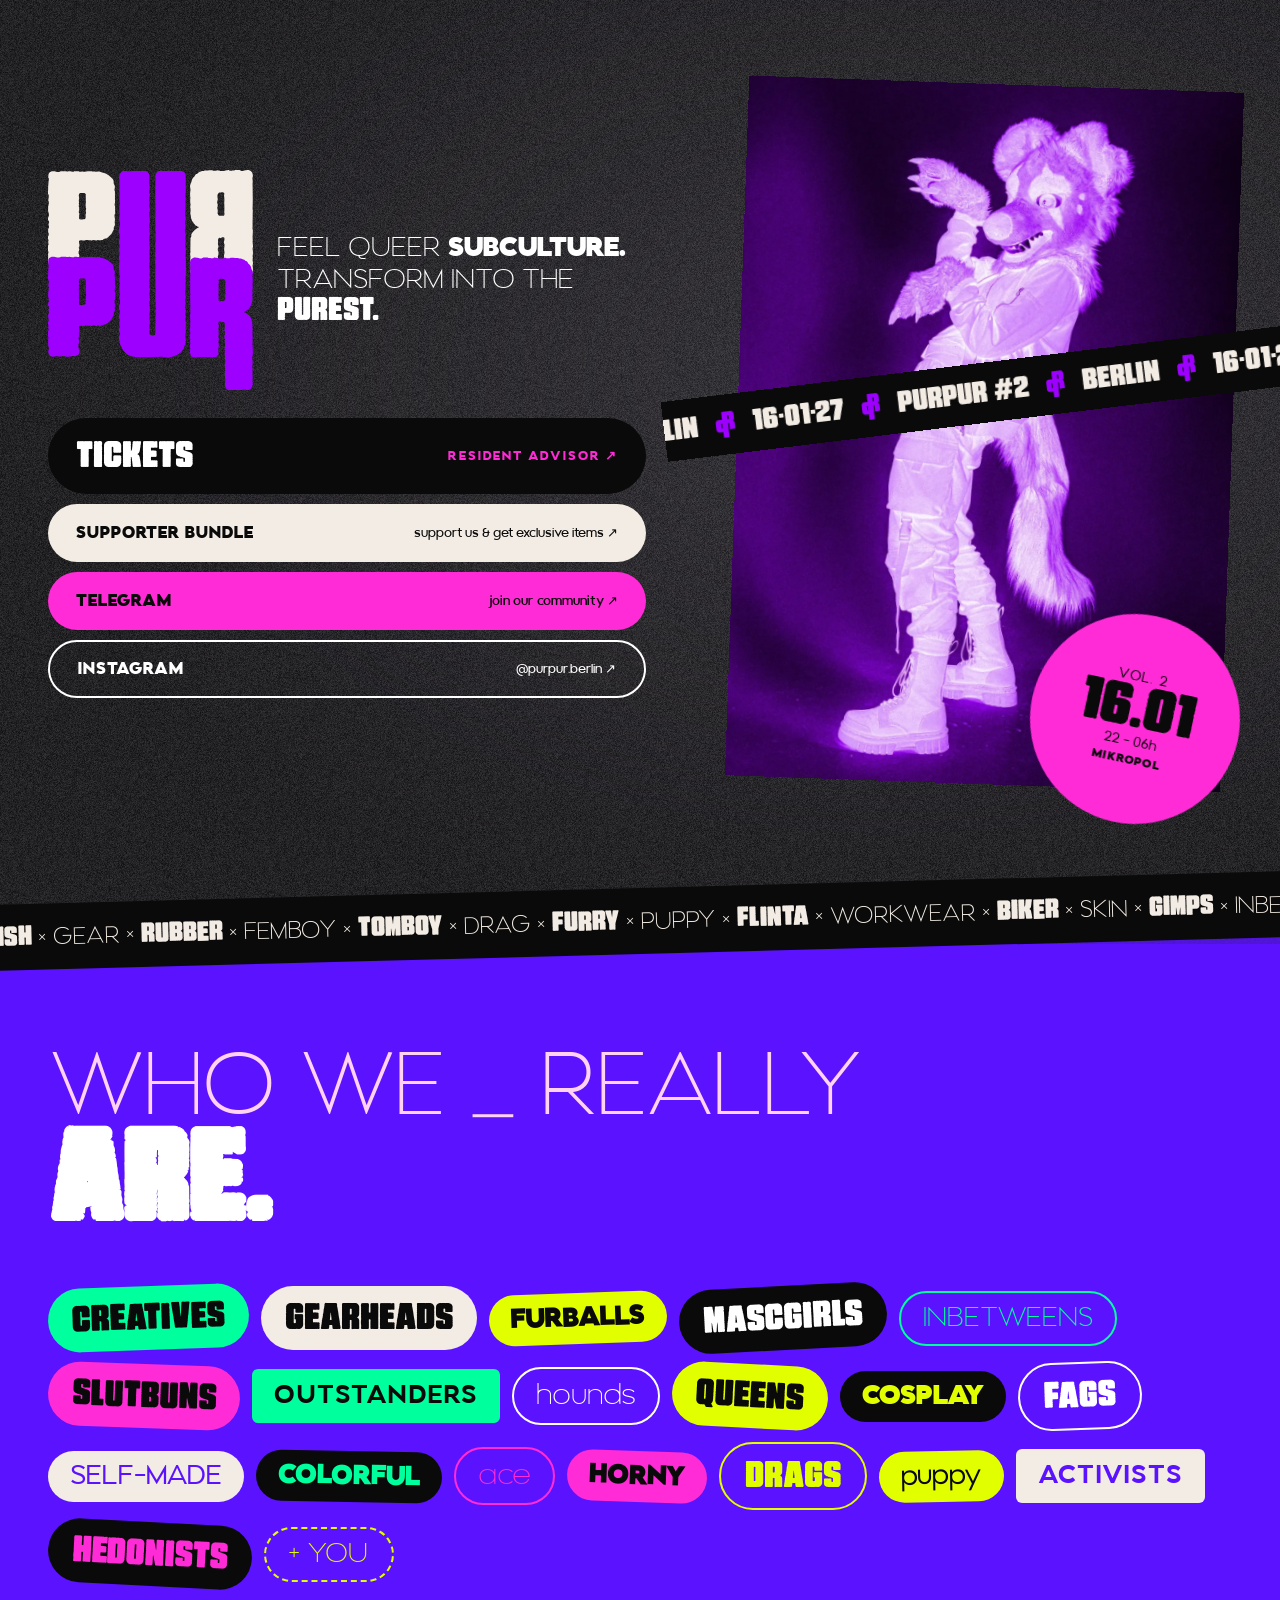
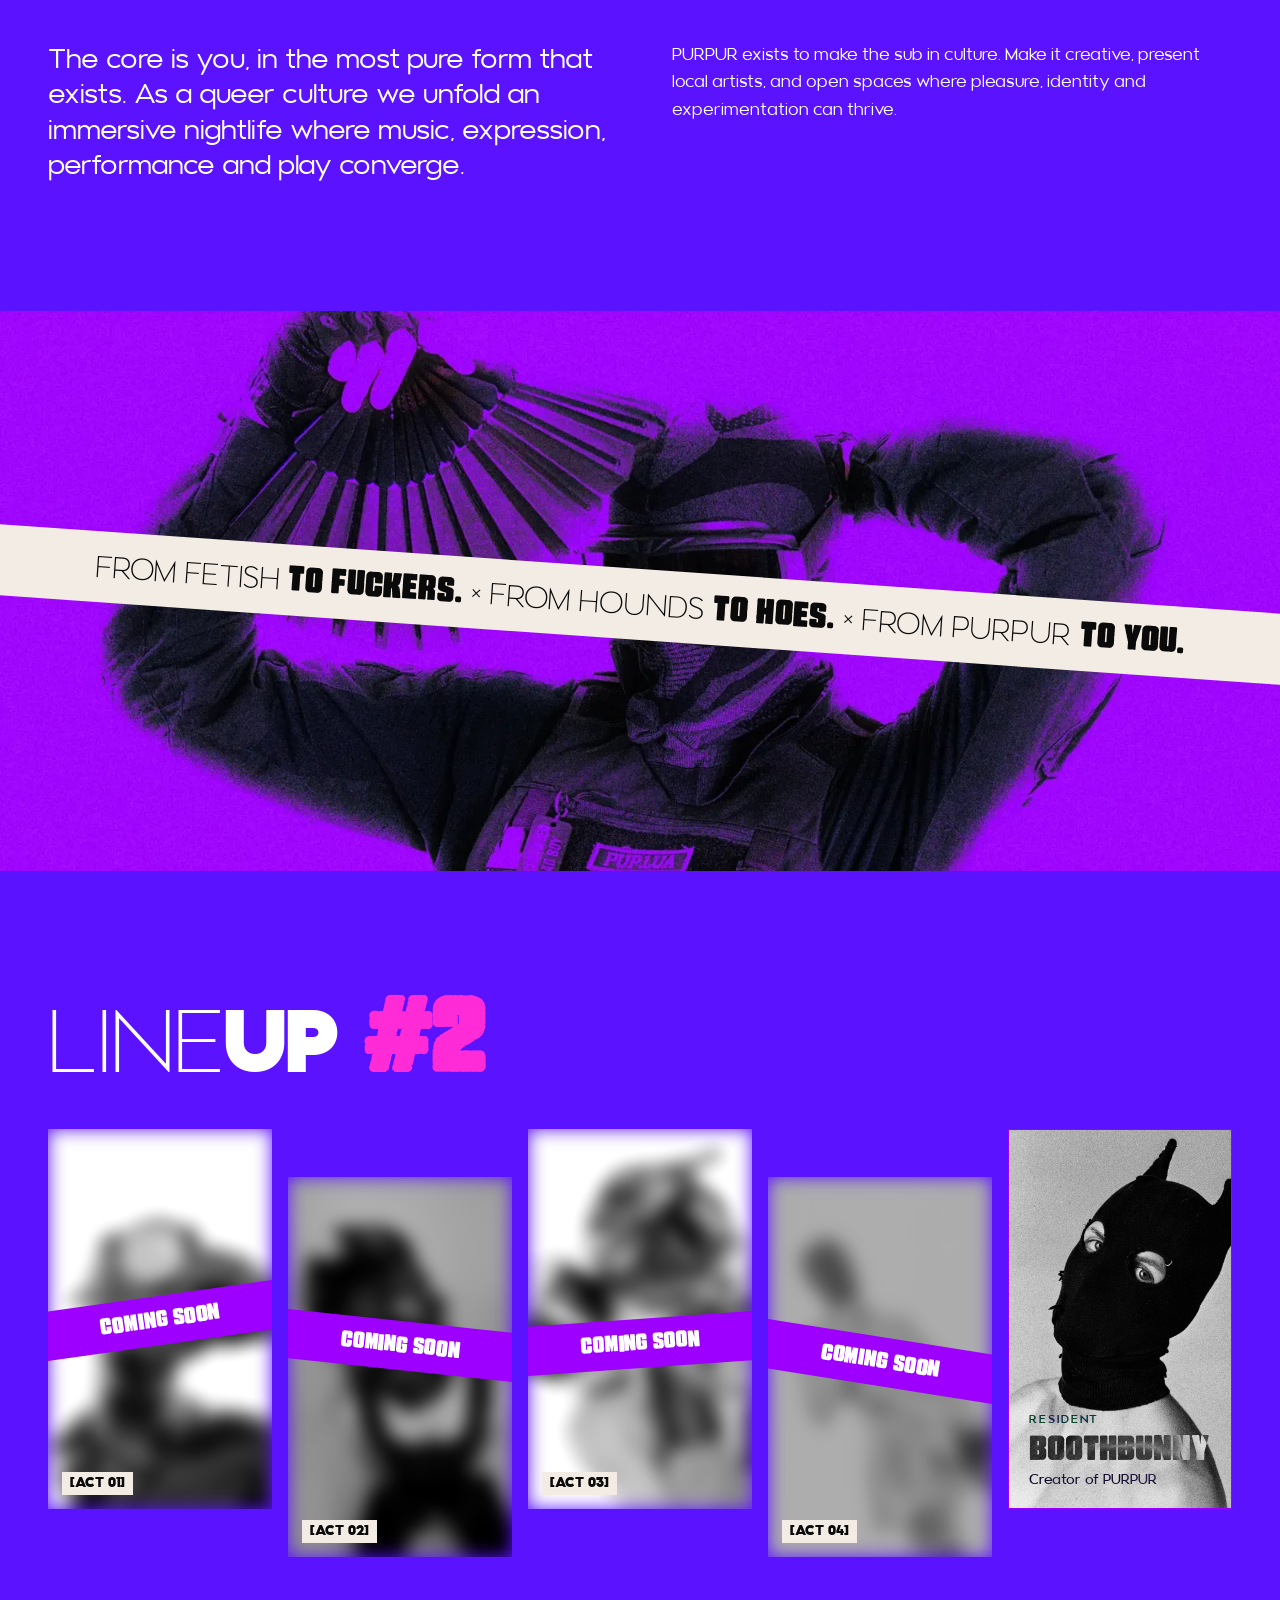
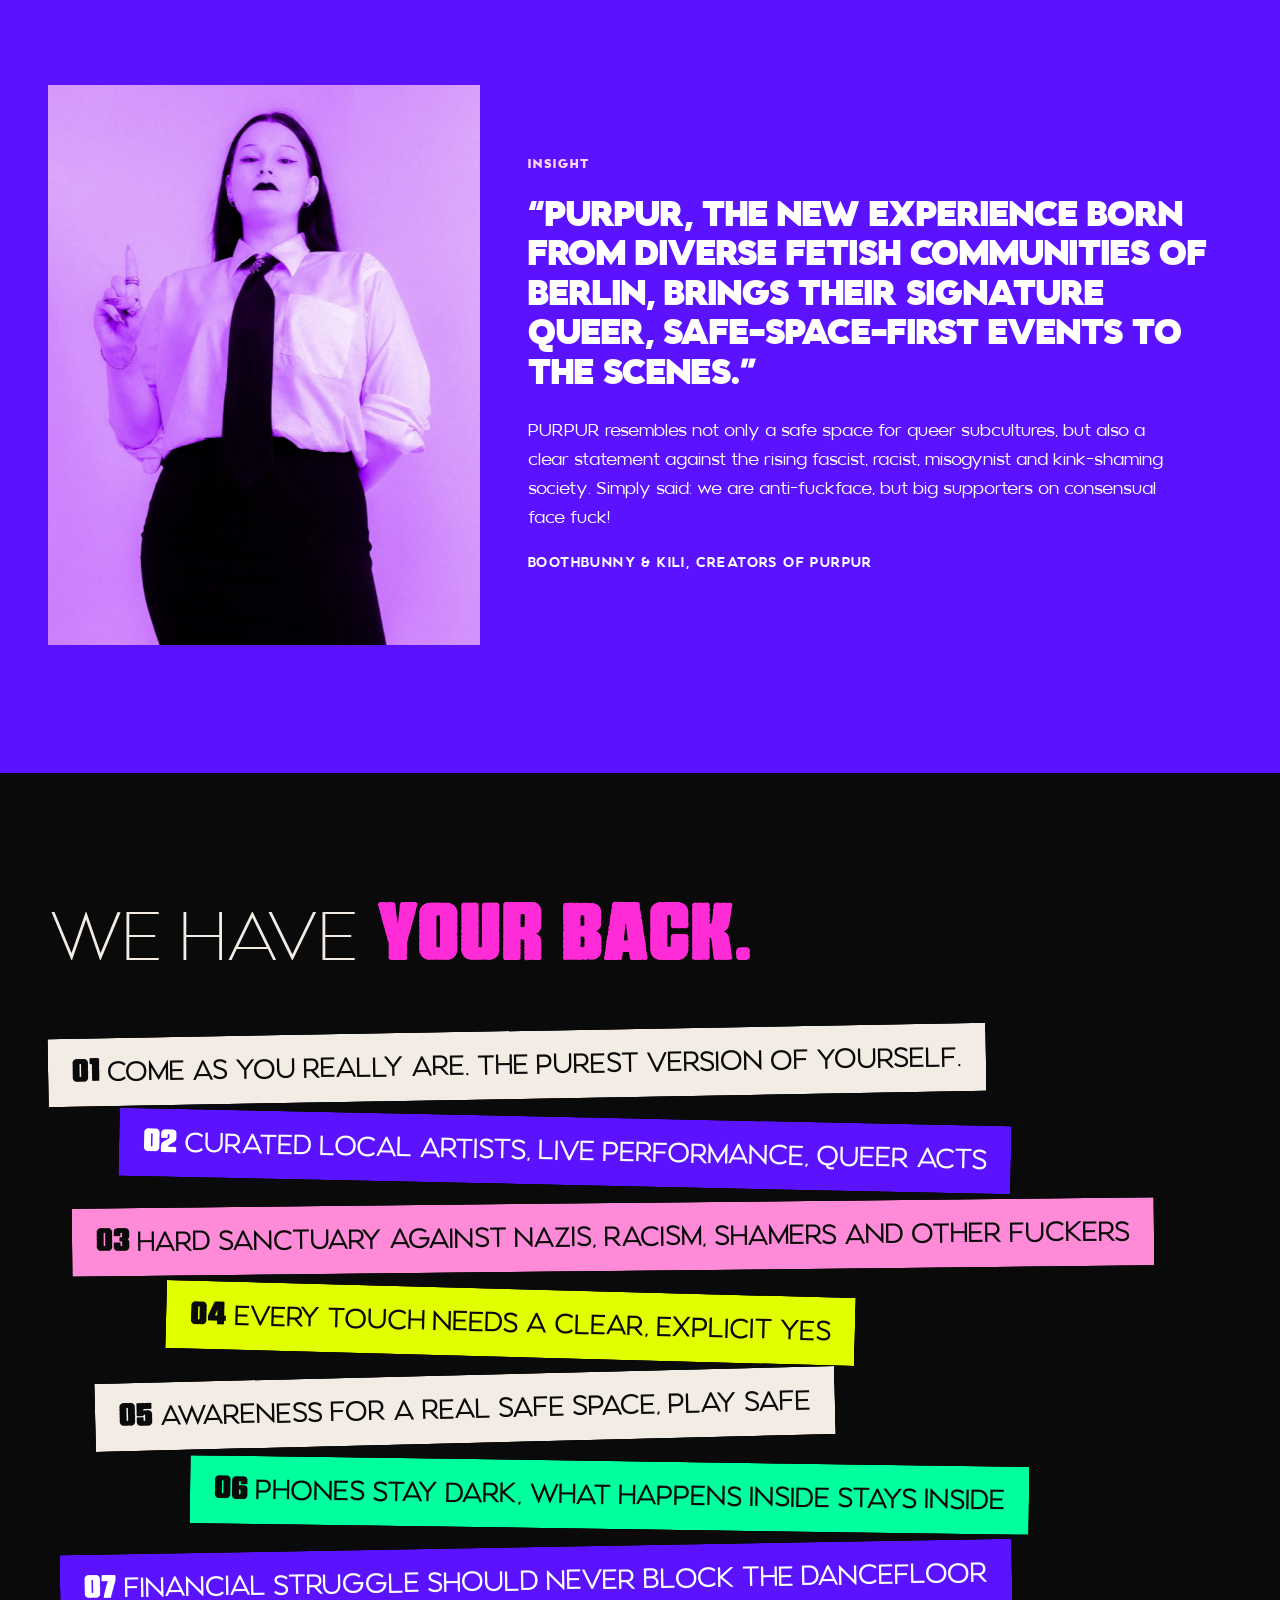
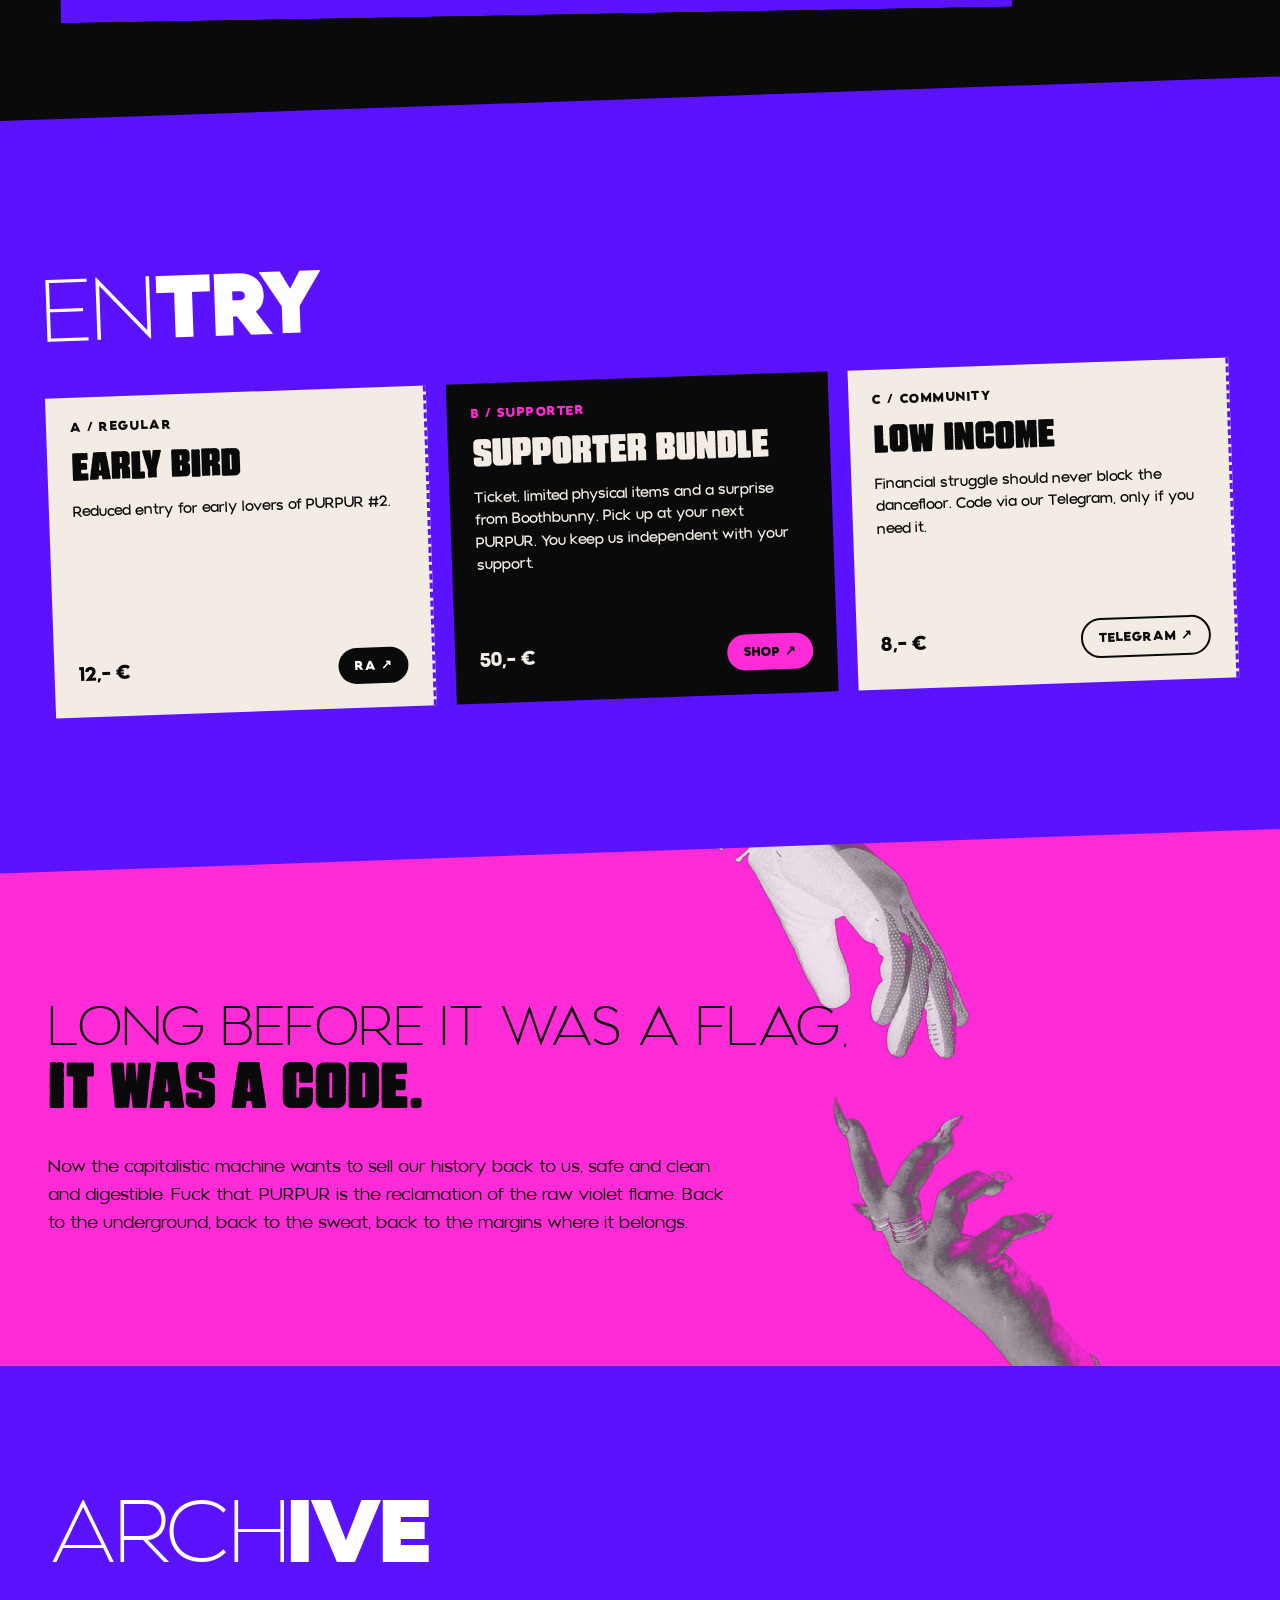
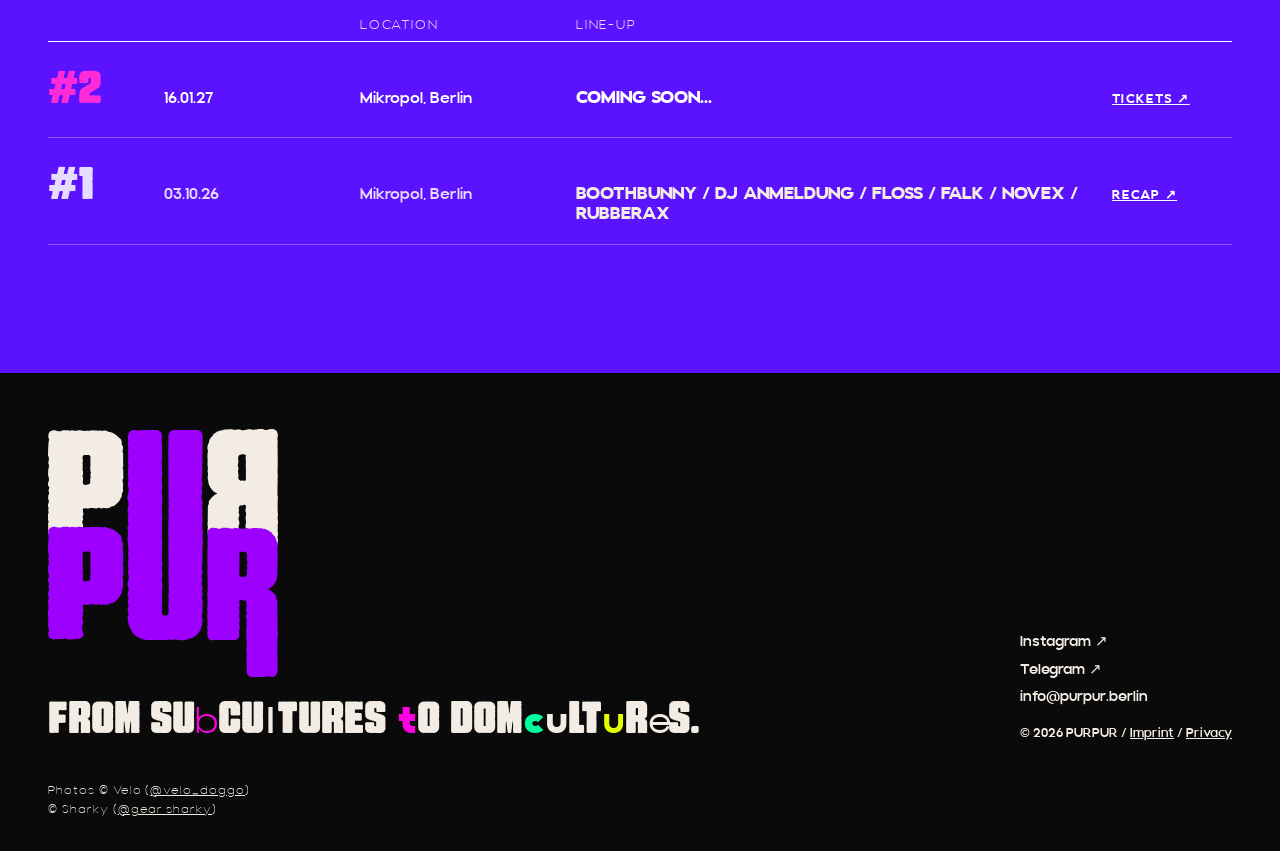
==== commit f79a1889: "Sperrliste: Menschenfeindlichkeit beim Namen, AfD-Koepfe, Negation - Neu: racist/rassist/racism, sex" ====
--- a/index.html
+++ b/index.html
@@ -281,6 +281,6 @@
     <p style="flex-basis: 100%; margin: 8px 0 0; font-size: 12px; font-weight: 100; letter-spacing: 0.08em; line-height: 1.6; color: #f3ece4; text-align: start">Photos © Velo (<a href="https://instagram.com/velo_doggo" style="color: rgb(243, 236, 228)">@velo_doggo</a>) <br><span style="letter-spacing: 0.96px">© </span>Sharky (<a href="https://instagram.com/gear.sharky" style="color: rgb(243, 236, 228)">@gear.sharky</a>).<br></p>
   </footer>
 </div>
-<script src="/tape.js?v=4" defer></script>
+<script src="/tape.js?v=5" defer></script>
 </body>
 </html>
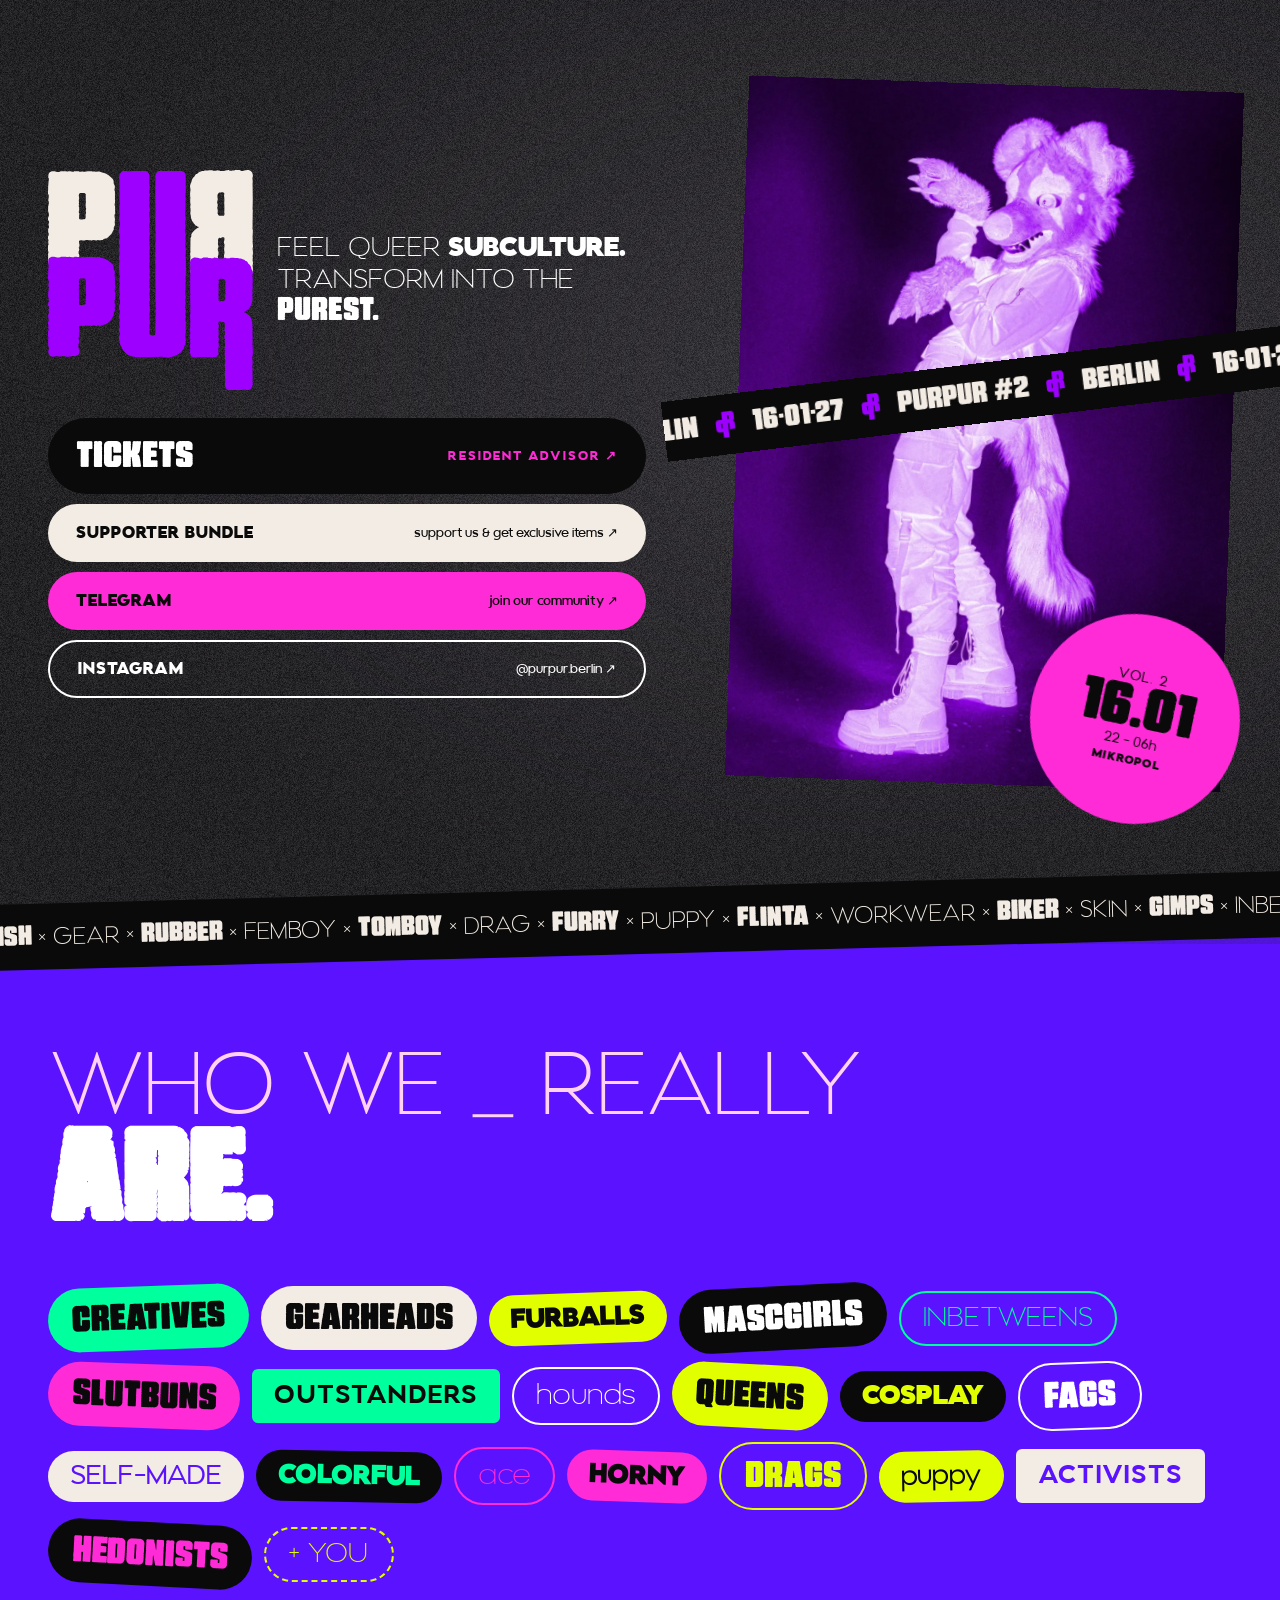
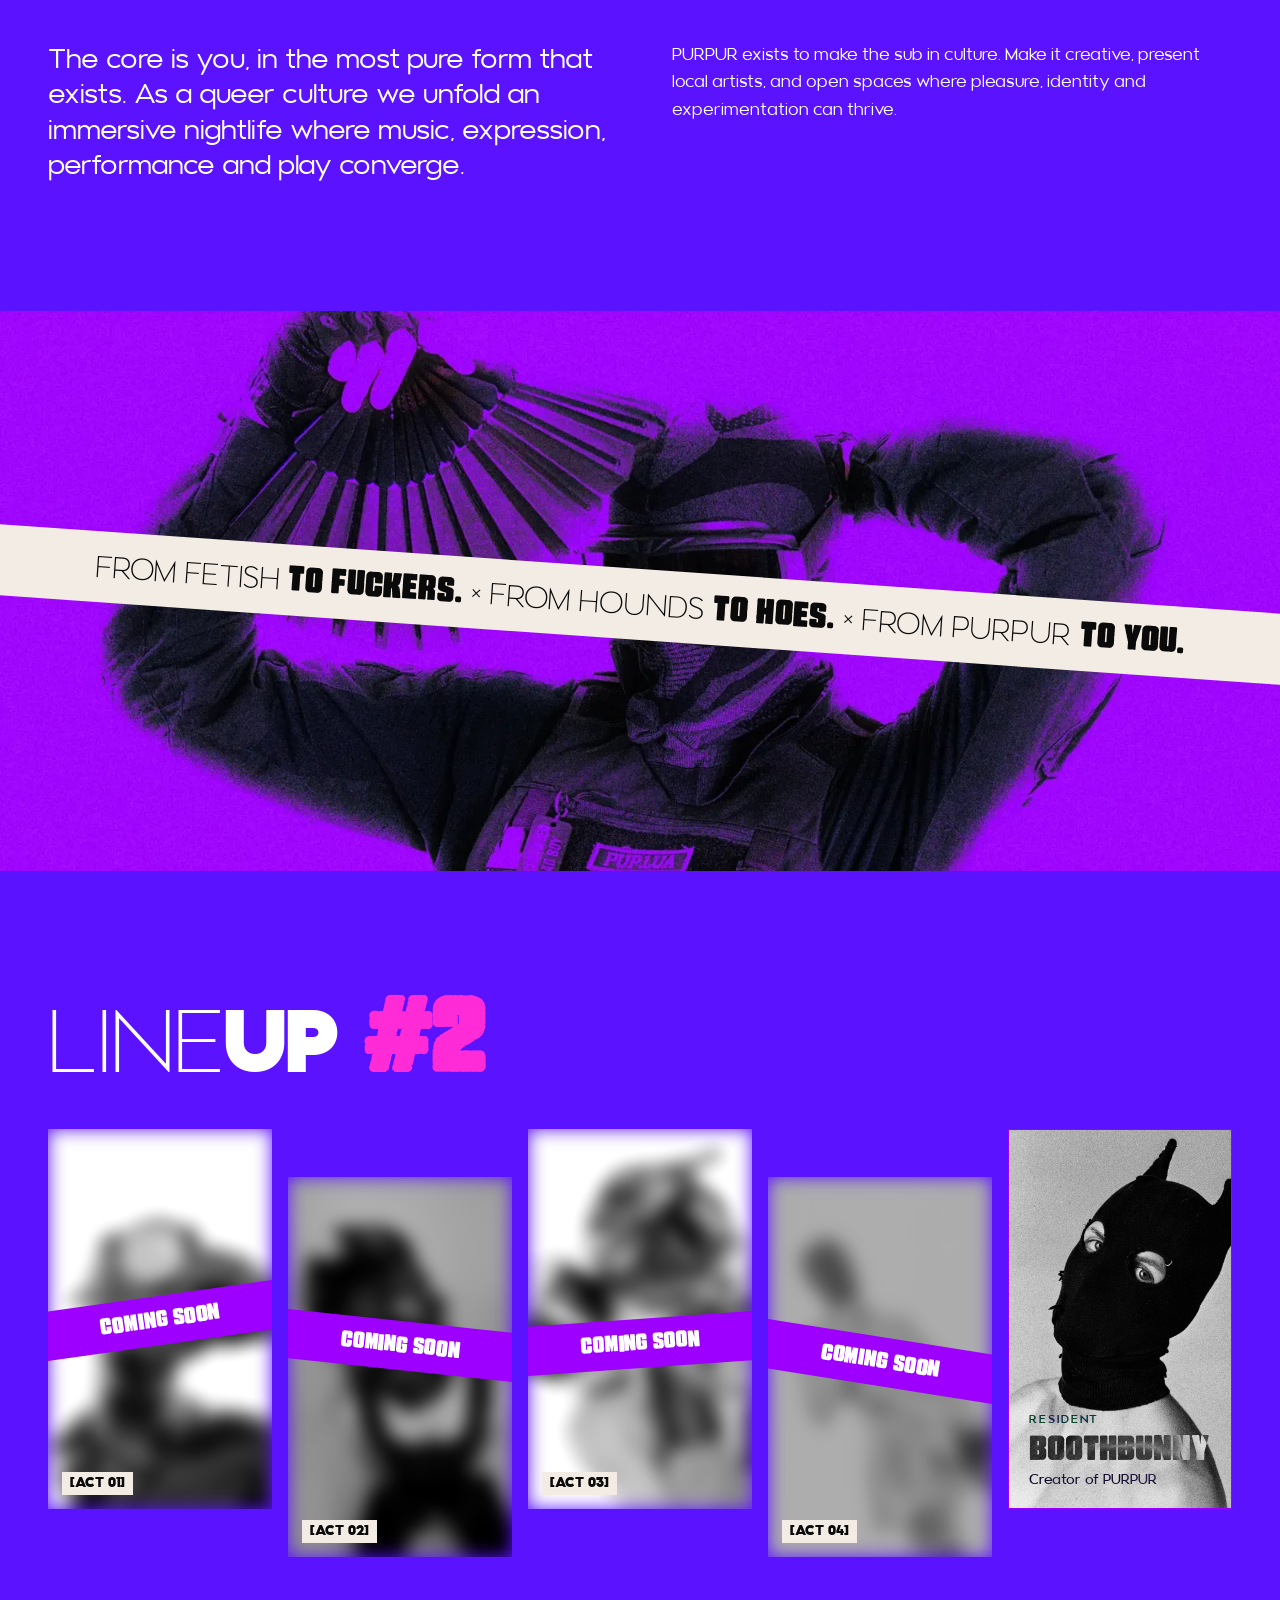
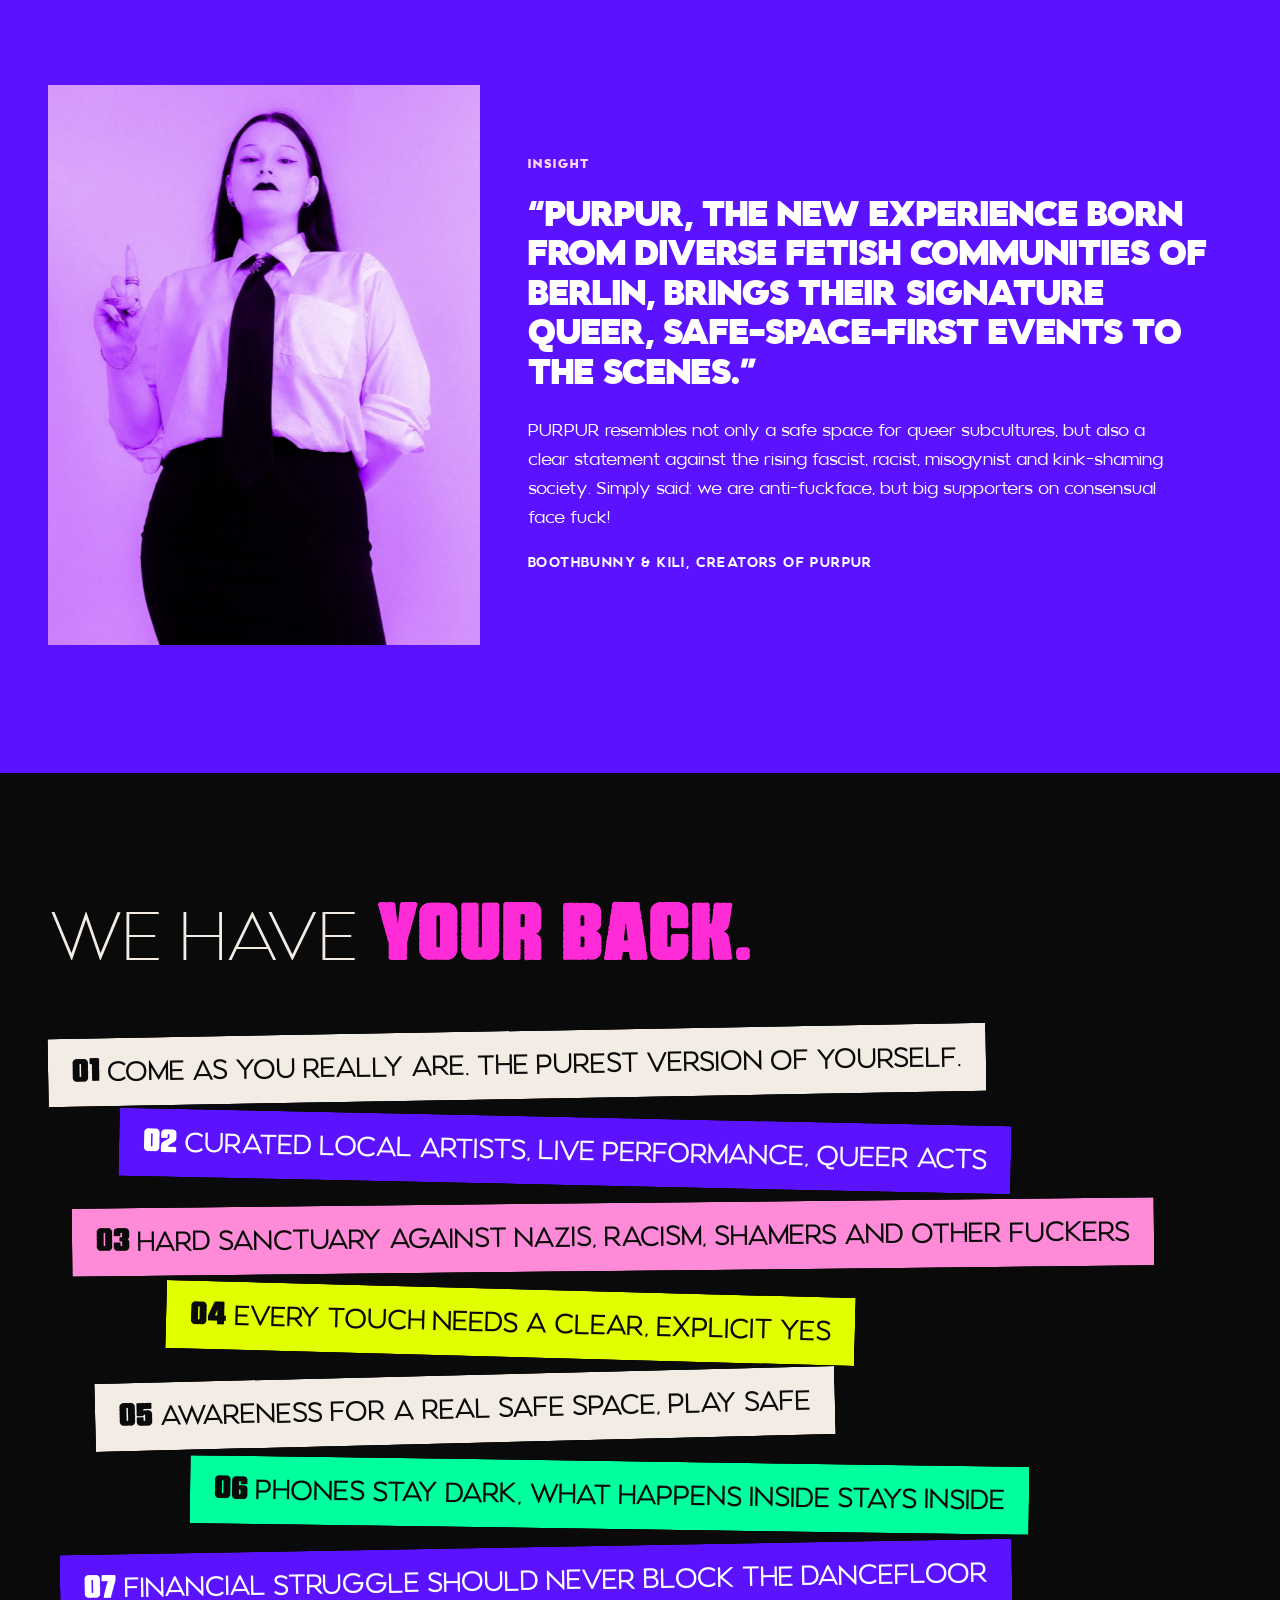
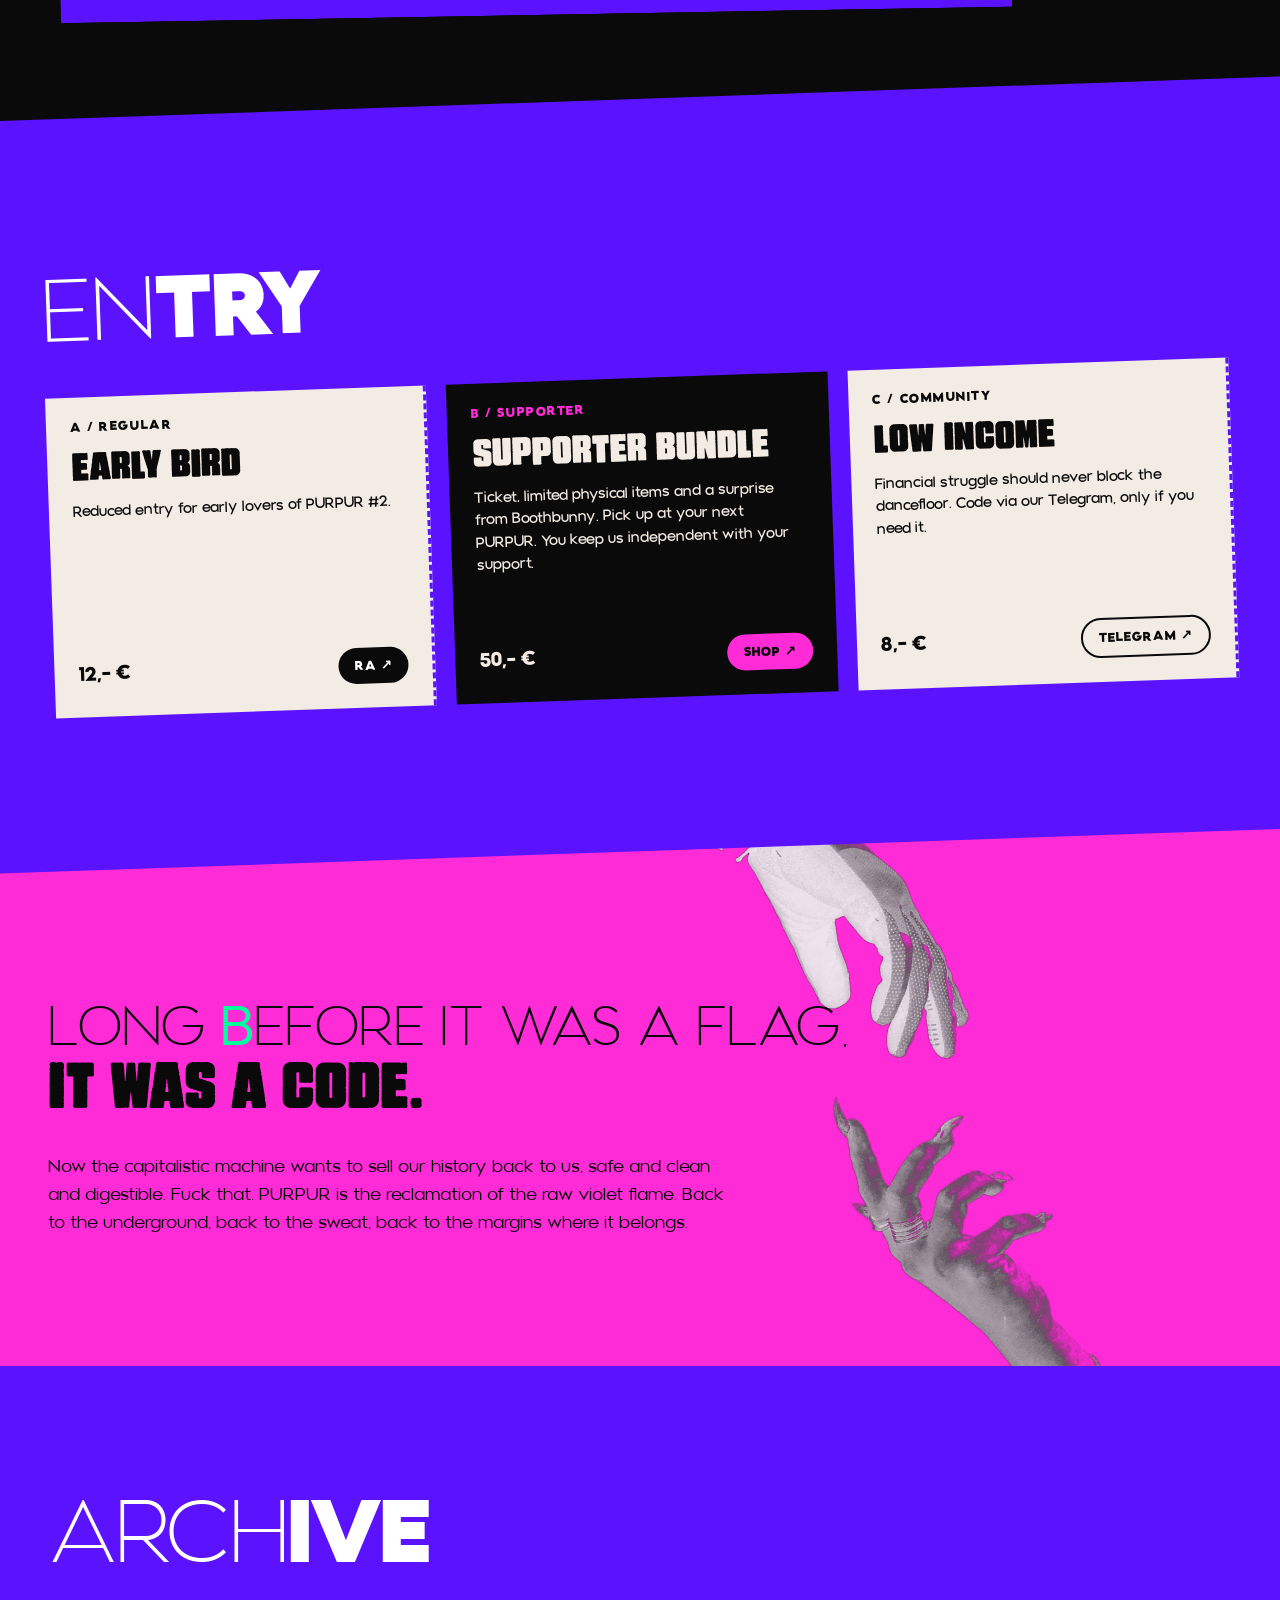
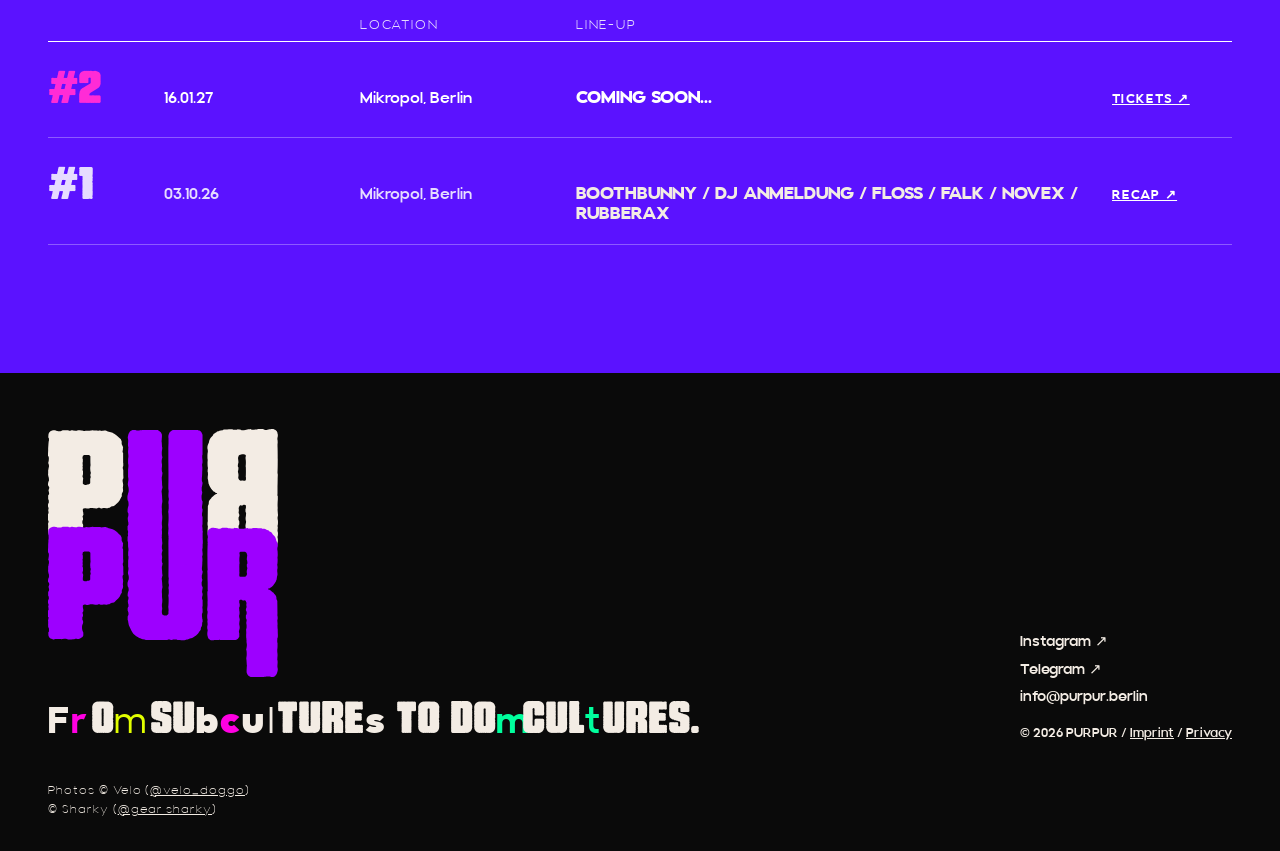
==== commit 1eaebaf8: "Reichweitenmessung mit Umami auf allen Seiten Umami, selbst gehostet von Lynx unter anal.rys.network" ====
--- a/index.html
+++ b/index.html
@@ -35,6 +35,7 @@
 <link rel="preload" href="/assets/fonts/GCFurion-Thin.woff2" as="font" type="font/woff2" crossorigin />
 <link rel="preload" href="/assets/fonts/GCFurion-Black.woff2" as="font" type="font/woff2" crossorigin />
 <link rel="stylesheet" href="/tape.css?v=4" />
+<script src="/assets/stats.js" defer></script>
 </head>
 <body>
 <div class="page" style="background: var(--ground); color: #ffffff; font-family: var(--font-text); font-weight: 400; min-height: 100vh; overflow: hidden">
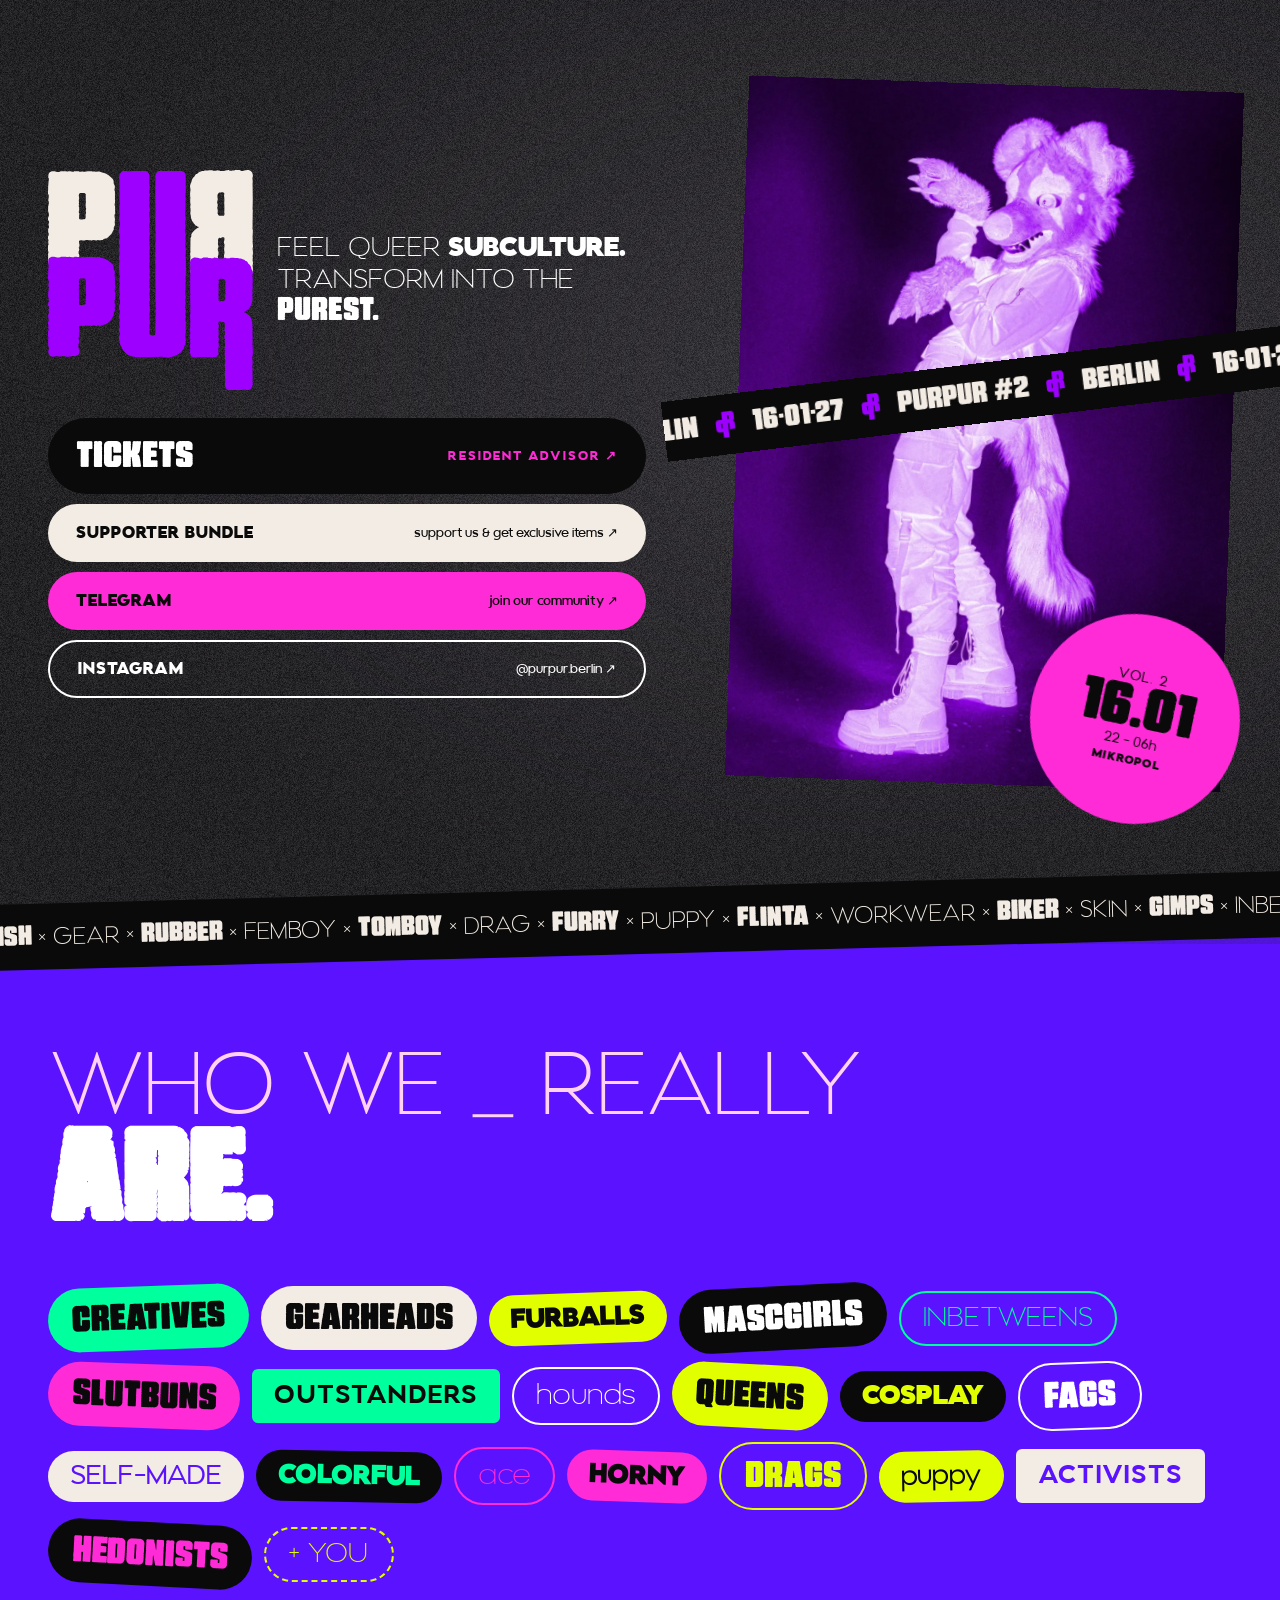
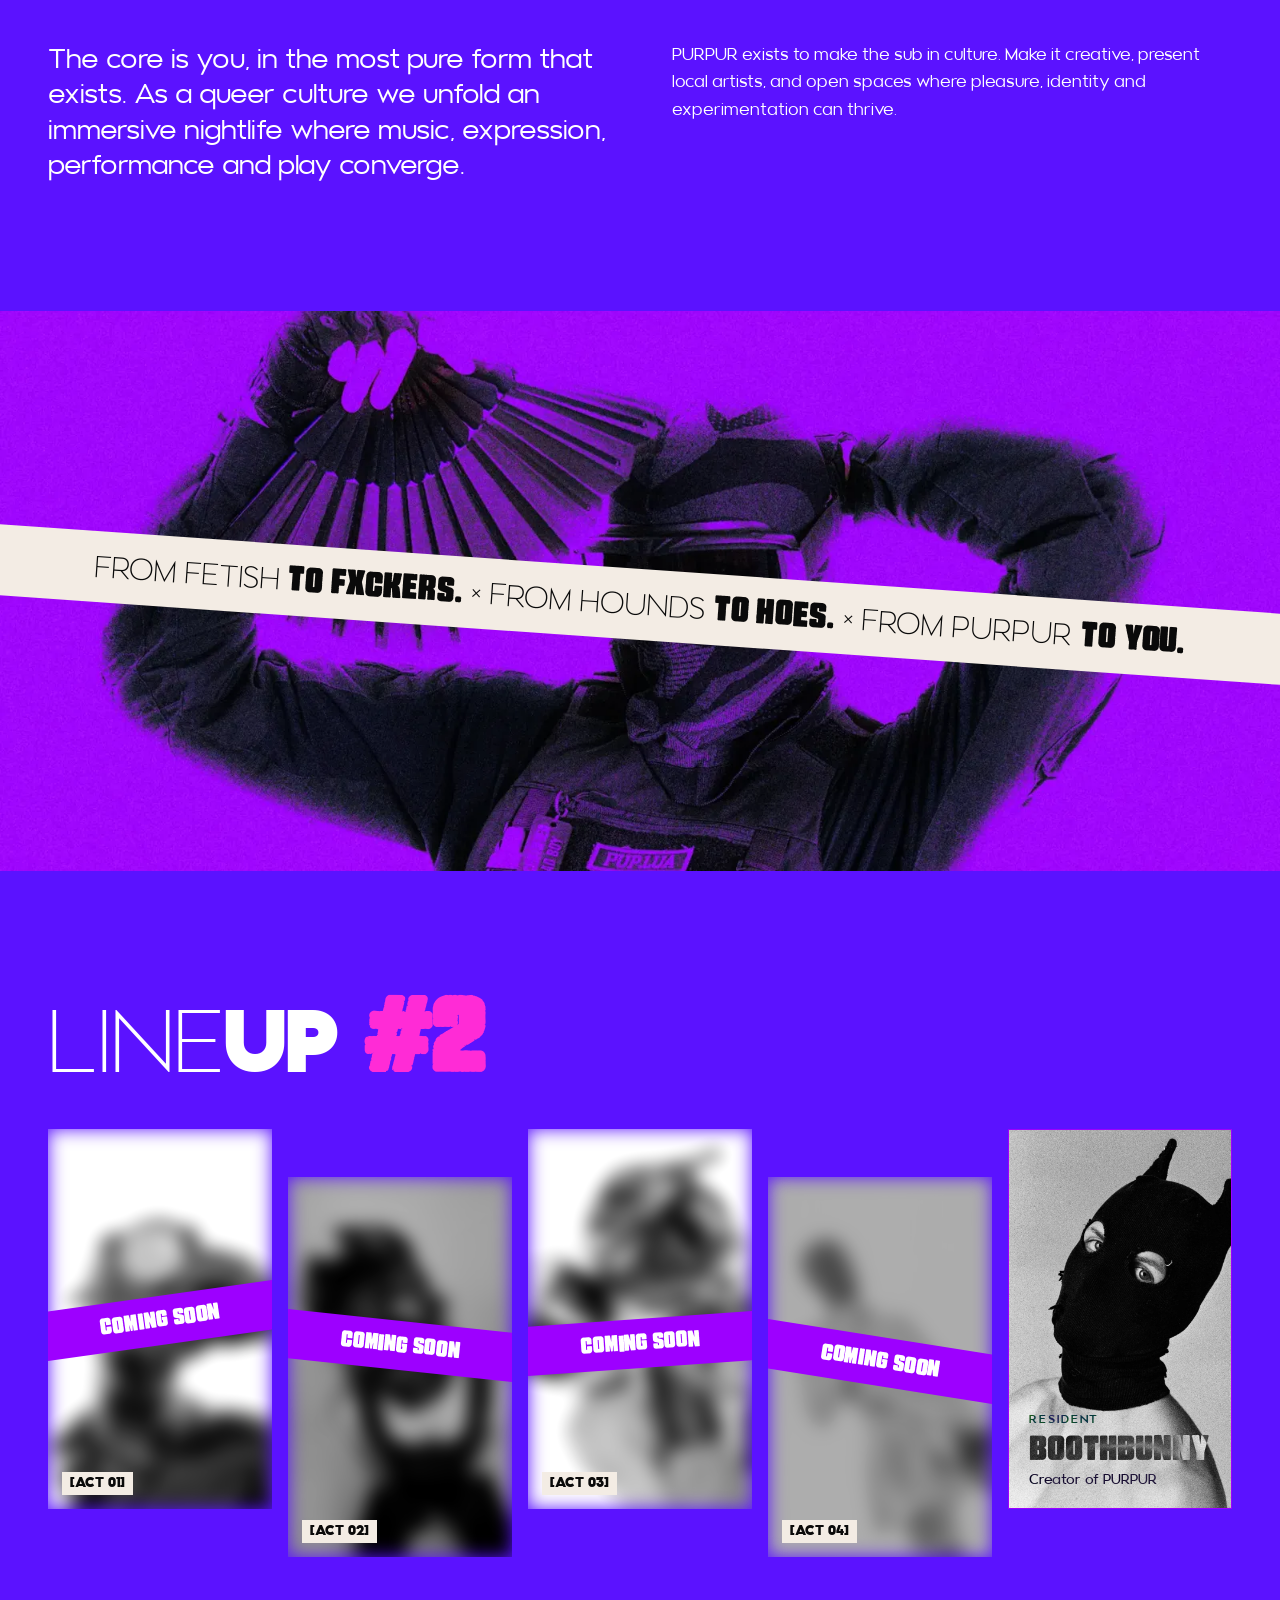
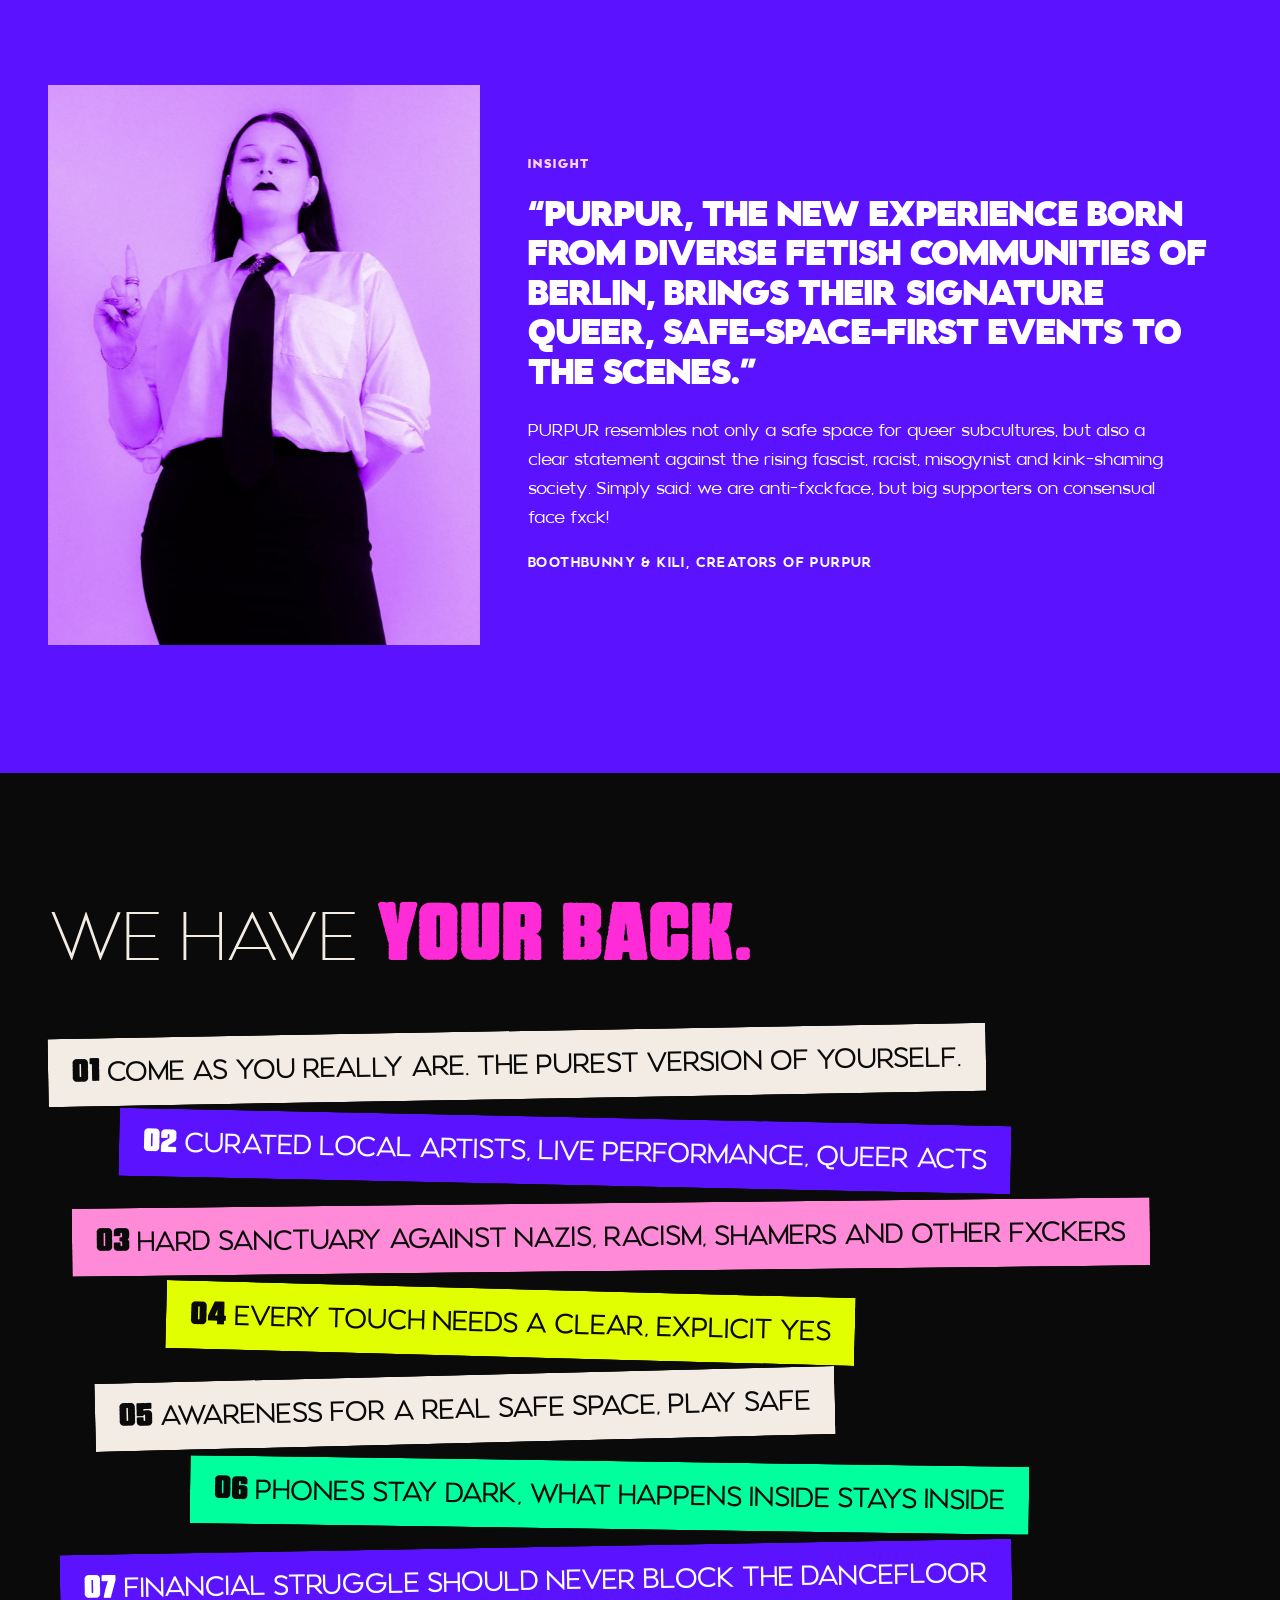
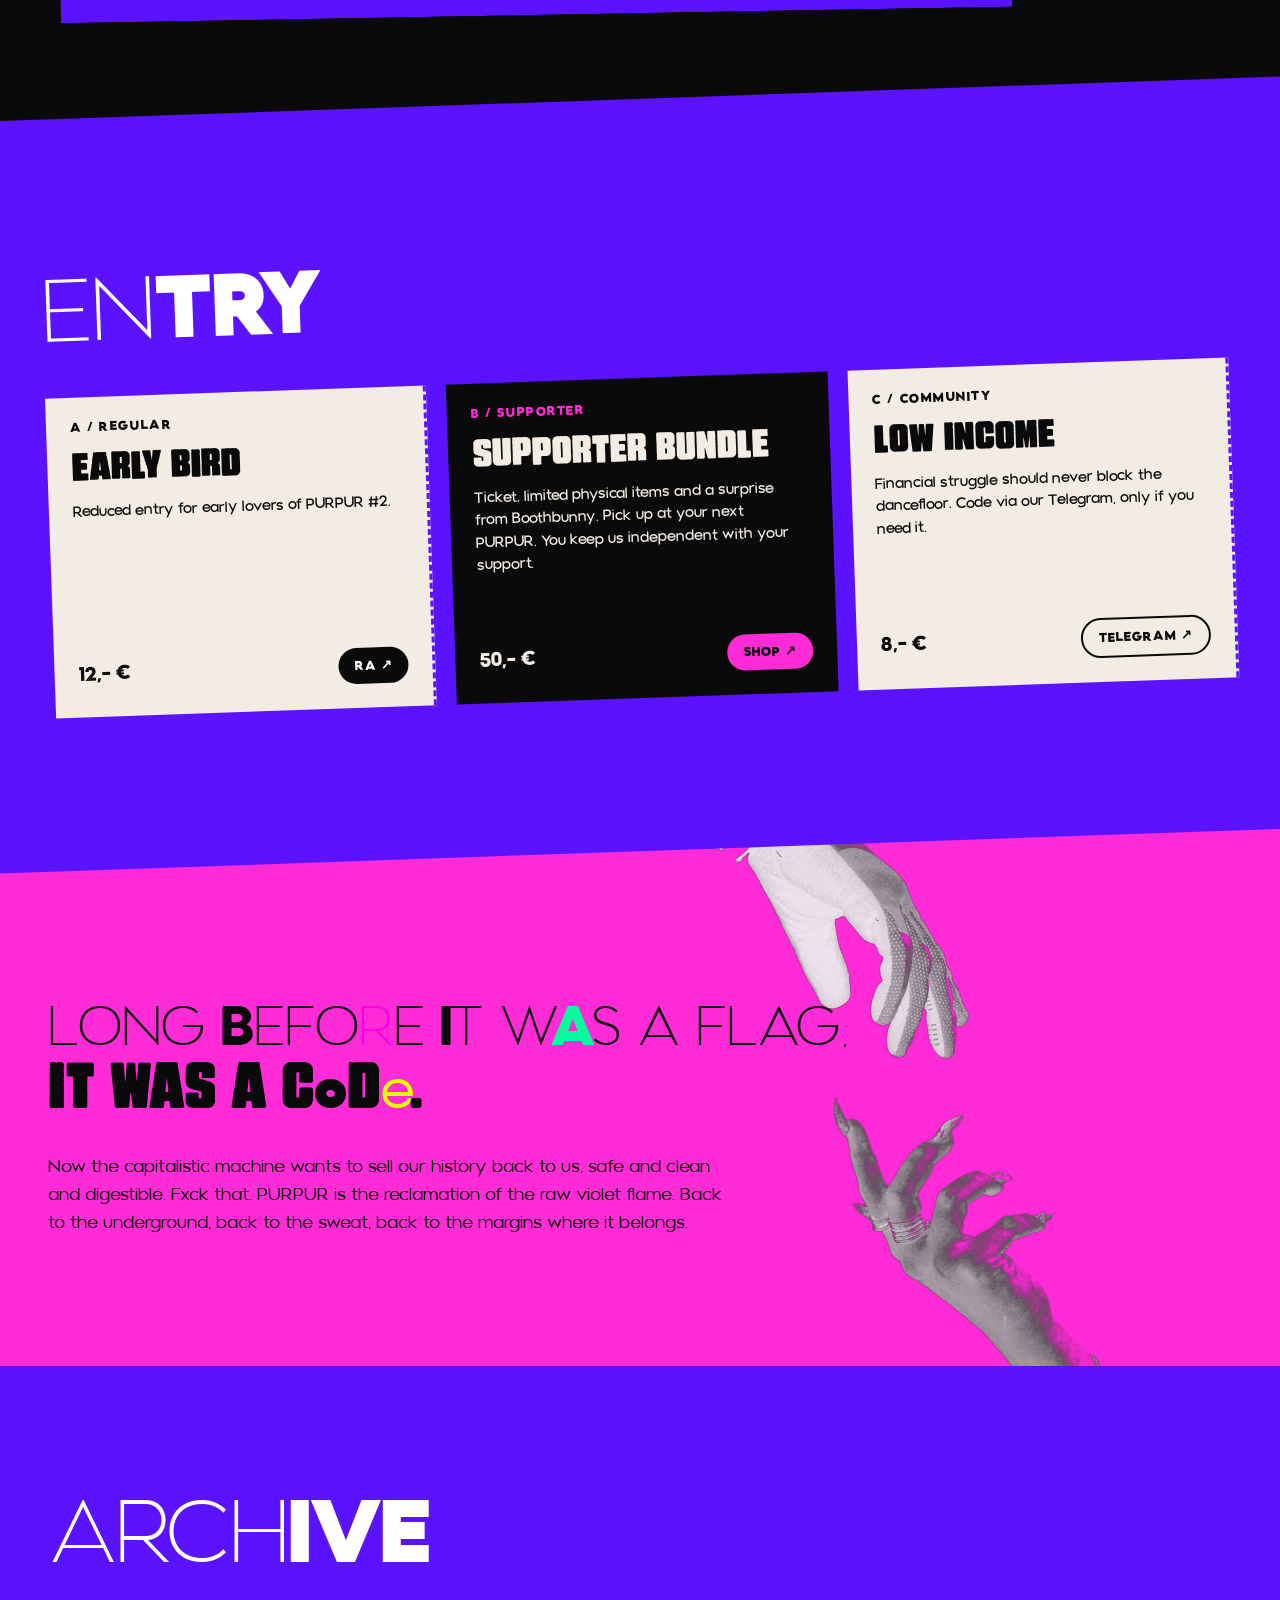
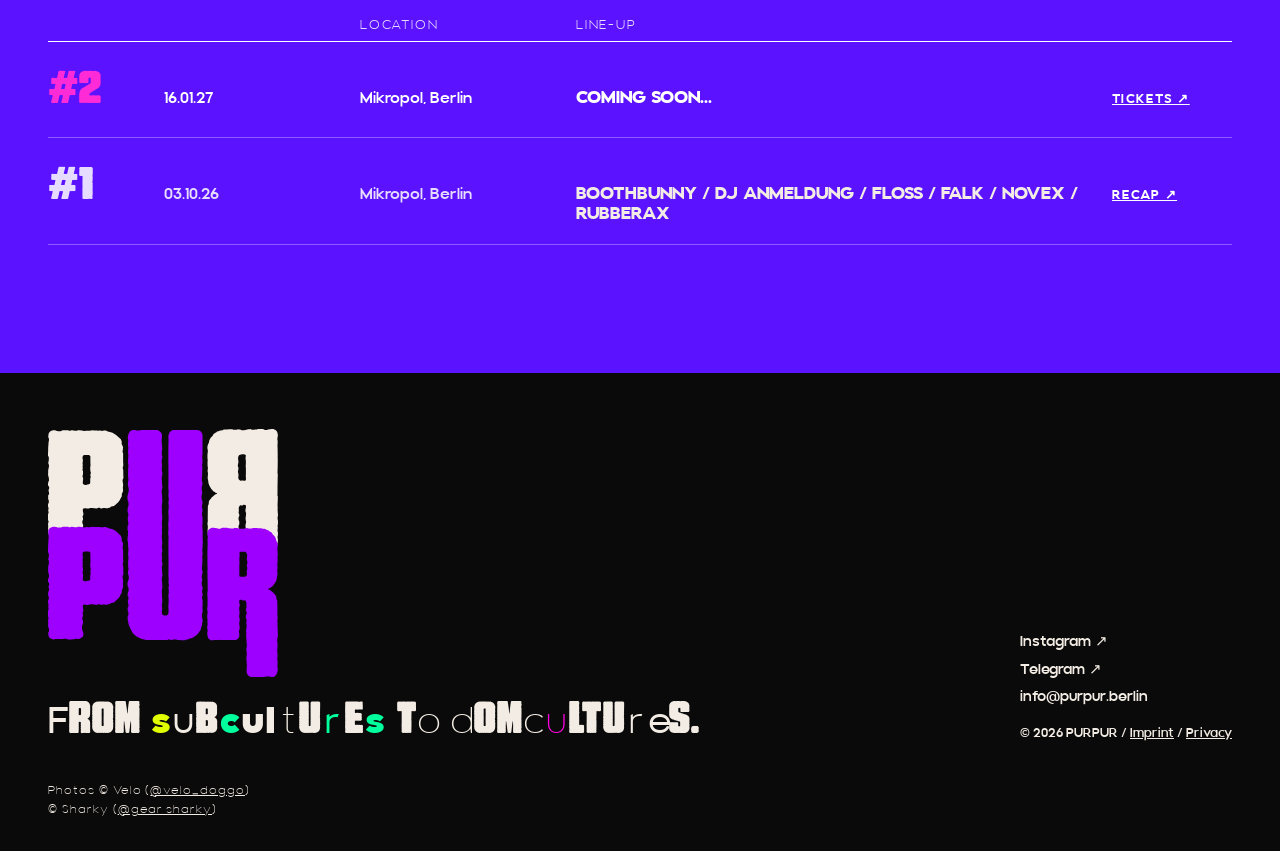
==== commit 6b5c9ab0: "Instagram-Sperre: neutrale Share-Card, entschaerfte Meta-Angaben, Meta-Domain Instagram hat purpur.b" ====
--- a/index.html
+++ b/index.html
@@ -7,19 +7,23 @@
      bleiben, sonst verfaellt sie. Kein Geheimnis: der Wert ist dazu da,
      oeffentlich ausgeliefert zu werden. -->
 <meta name="google-site-verification" content="QpMsPzyW_aeI2hhLV32euioIwnleOBwLdpFrVbeVzvk" />
+<!-- Bestaetigung der Domain bei Meta (Business-Konto). Muss dauerhaft und
+     statisch im <head> stehen, nicht per JavaScript -- sonst findet Meta
+     sie nicht. Kein Geheimnis, wie der Google-Wert darueber. -->
+<meta name="facebook-domain-verification" content="b59k8yzbrgegqb3vcmdwoxxhwulnm6" />
 <meta name="theme-color" content="#5b12ff" />
 <title>PURPUR / 16.01.27 / Berlin</title>
-<meta name="description" content="PURPUR. A queer fetish subculture night in Berlin. 16.01.27, 22 to 06h, Mikropol at Nollendorfplatz. Transform into the purest version of yourself." />
+<meta name="description" content="PURPUR. A queer subculture night in Berlin. 16.01.27, 22 to 06h, Mikropol at Nollendorfplatz. Transform into the purest version of yourself." />
 <meta property="og:type" content="website" />
 <meta property="og:url" content="https://purpur.berlin/" />
 <meta property="og:site_name" content="PURPUR" />
 <meta property="og:title" content="PURPUR. Expressing queer subculture. 16-01-27 | Berlin" />
 <meta property="og:description" content="Transform into the purest version of yourself." />
-<meta property="og:image" content="https://purpur.berlin/assets/share-card.jpg" />
+<meta property="og:image" content="https://purpur.berlin/assets/share-card-purpur.jpg" />
 <meta property="og:image:width" content="1200" />
 <meta property="og:image:height" content="1200" />
 <meta property="og:image:type" content="image/jpeg" />
-<meta property="og:image:alt" content="PURPUR wordmark over a fetish-scene photograph" />
+<meta property="og:image:alt" content="PURPUR wordmark on violet" />
 <meta property="og:locale" content="en_GB" />
 <script type="application/ld+json">
 {"@context":"https://schema.org","@type":"WebSite","name":"PURPUR","alternateName":"PURPUR Berlin","url":"https://purpur.berlin/"}
@@ -27,7 +31,7 @@
 <meta name="twitter:card" content="summary" />
 <meta name="twitter:title" content="PURPUR. Expressing queer subculture. 16-01-27 | Berlin" />
 <meta name="twitter:description" content="Transform into the purest version of yourself." />
-<meta name="twitter:image" content="https://purpur.berlin/assets/share-card.jpg" />
+<meta name="twitter:image" content="https://purpur.berlin/assets/share-card-purpur.jpg" />
 <link rel="icon" href="/assets/favicon.svg" type="image/svg+xml" />
 <link rel="icon" href="/assets/favicon-32.png" sizes="32x32" />
 <link rel="apple-touch-icon" href="/assets/apple-touch-icon.png" />
@@ -87,9 +91,9 @@
       <div class="tl slides" id="slides" role="img" aria-label="PURPUR photo slideshow" style="transform: rotate(2deg) var(--t-photo-l0, translate(0)); position: absolute; top: 0; left: 8%; width: 92%; height: 100%; overflow: hidden">
         <img class="slide is-active" src="/Media/Tape/fursuit-purp.webp" alt="Fursuiter in inverted violet light" style="position: absolute; inset: 0; width: 100%; height: 100%; object-fit: cover; object-position: 50% 30%">
         <img class="slide" src="/Media/Tape/tactical-purp.webp" alt="Person in tactical gear and goggles holding a fan, violet duotone" style="position: absolute; inset: 0; width: 100%; height: 100%; object-fit: cover; object-position: 55% 35%">
-        <img class="slide" src="/Media/Tape/puppies-purp.webp" alt="Two pups in hoods, infrared violet" style="position: absolute; inset: 0; width: 100%; height: 100%; object-fit: cover; object-position: 62% 40%">
-        <img class="slide" src="/Media/Tape/leawonki-purp.webp" alt="Lea and Wonki: person in boots and tie leaning over a pup, violet duotone" style="position: absolute; inset: 0; width: 100%; height: 100%; object-fit: cover; object-position: 45% 40%">
-        <img class="slide" src="/Media/Tape/latex-pinkpurp.webp" alt="Latex hood in pink and violet infrared" style="position: absolute; inset: 0; width: 100%; height: 100%; object-fit: cover; object-position: 40% 40%">
+        <img class="slide" src="/Media/Tape/puppies-purp.webp" alt="Two people in hoods, infrared violet" style="position: absolute; inset: 0; width: 100%; height: 100%; object-fit: cover; object-position: 62% 40%">
+        <img class="slide" src="/Media/Tape/leawonki-purp.webp" alt="Lea and Wonki: person in boots and tie leaning over another person, violet duotone" style="position: absolute; inset: 0; width: 100%; height: 100%; object-fit: cover; object-position: 45% 40%">
+        <img class="slide" src="/Media/Tape/latex-pinkpurp.webp" alt="Hooded portrait in pink and violet infrared" style="position: absolute; inset: 0; width: 100%; height: 100%; object-fit: cover; object-position: 40% 40%">
       </div>
       <div style="position: absolute; left: -6%; right: -10%; top: 40%; transform: rotate(-7deg); background: #0a0a0a; color: #f3ece4; padding: 12px 0; display: flex; justify-content: center; align-items: center; gap: 18px; white-space: nowrap; overflow: hidden; font-family: var(--font-titel); font-size: 26px">
         <span>16-01-27</span><img src="/Media/Logo_SVG/PURPUR-Symbol-Purple.svg" alt="" style="height: 26px; width: auto"><span>PURPUR #2</span><img src="/Media/Logo_SVG/PURPUR-Symbol-Purple.svg" alt="" style="height: 26px; width: auto"><span>BERLIN</span><img src="/Media/Logo_SVG/PURPUR-Symbol-Purple.svg" alt="" style="height: 26px; width: auto"><span>16-01-27</span><img src="/Media/Logo_SVG/PURPUR-Symbol-Purple.svg" alt="" style="height: 26px; width: auto"><span>PURPUR #2</span><img src="/Media/Logo_SVG/PURPUR-Symbol-Purple.svg" alt="" style="height: 26px; width: auto"><span>BERLIN</span><img src="/Media/Logo_SVG/PURPUR-Symbol-Purple.svg" alt="" style="height: 26px; width: auto"><span>16-01-27</span><img src="/Media/Logo_SVG/PURPUR-Symbol-Purple.svg" alt="" style="height: 26px; width: auto"><span>PURPUR #2</span><img src="/Media/Logo_SVG/PURPUR-Symbol-Purple.svg" alt="" style="height: 26px; width: auto"><span>BERLIN</span><img src="/Media/Logo_SVG/PURPUR-Symbol-Purple.svg" alt="" style="height: 26px; width: auto">
@@ -142,19 +146,19 @@
 
   <div style="position: relative; height: 560px; overflow: hidden">
     <img src="/Media/Tape/tactical-purp.webp" alt="Person in tactical gear and goggles holding a fan, violet duotone" style="width: 100%; height: 100%; object-fit: cover; object-position: 50% 35%; display: block">
-    <div style="position: absolute; left: -40px; right: -40px; top: 46%; transform: rotate(4deg); background: #f3ece4; color: #0a0a0a; padding: 14px 0; text-align: center; font-size: clamp(20px, 2.4vw, 34px); white-space: nowrap; overflow: hidden; text-transform: uppercase; font-weight: 400"><span style="font-weight: 100">from fetish</span> <span style="font-family: var(--font-titel)">to fuckers.</span> <span style="font-weight: 100">×</span> <span style="font-weight: 100">from hounds</span> <span style="font-family: var(--font-titel)">to hoes.</span> <span style="font-weight: 100">×</span> <span style="font-weight: 100">from purpur</span> <span style="font-family: var(--font-titel)">to you.</span></div>
+    <div style="position: absolute; left: -40px; right: -40px; top: 46%; transform: rotate(4deg); background: #f3ece4; color: #0a0a0a; padding: 14px 0; text-align: center; font-size: clamp(20px, 2.4vw, 34px); white-space: nowrap; overflow: hidden; text-transform: uppercase; font-weight: 400"><span style="font-weight: 100">from fetish</span> <span style="font-family: var(--font-titel)">to fxckers.</span> <span style="font-weight: 100">×</span> <span style="font-weight: 100">from hounds</span> <span style="font-family: var(--font-titel)">to hoes.</span> <span style="font-weight: 100">×</span> <span style="font-weight: 100">from purpur</span> <span style="font-family: var(--font-titel)">to you.</span></div>
   </div>
 
   <section id="lineup" style="padding: clamp(80px, 10vw, 140px) clamp(16px, 4vw, 48px)">
     <h2 style="margin: 0 0 40px; font-size: clamp(48px, 7vw, 110px); line-height: 0.95; text-transform: uppercase"><span style="font-weight: 100">line</span><span style="font-weight: 900">up</span> <span style="font-family: var(--font-titel); color: var(--hot)">#2</span></h2>
     <div data-tilt="lineup" style="display: grid; grid-template-columns: repeat(auto-fit, minmax(220px, 1fr)); gap: 16px">
       <div class="tl reveal" style="transform: var(--t-lineup-l0, translate(0)); position: relative; height: 380px; overflow: hidden">
-        <img src="/Media/Tape/lineup-gasmask.webp" alt="Person in rope collar and kitten paw gloves" style="width: 100%; height: 100%; object-fit: cover; display: block; filter: blur(9px) grayscale(1) contrast(1.05)">
+        <img src="/Media/Tape/lineup-gasmask.webp" alt="Person in a collar and paw gloves" style="width: 100%; height: 100%; object-fit: cover; display: block; filter: blur(9px) grayscale(1) contrast(1.05)">
         <div style="position: absolute; left: -20px; right: -20px; top: 44%; transform: rotate(-8deg); background: #9d00ff; color: #ffffff; text-align: center; padding: 10px 0; font-family: var(--font-titel); font-size: 20px">coming soon</div>
         <span style="position: absolute; left: 14px; bottom: 14px; font-weight: 800; font-size: 18px; text-shadow: none; background: #f3ece4; color: #0a0a0a; padding: 4px 8px; font-size: 14px">[ACT 01]</span>
       </div>
       <div class="tl reveal" style="transform: var(--t-lineup-l1, translate(0)); position: relative; height: 380px; margin-top: 48px; overflow: hidden">
-        <img src="/Media/Tape/lineup-pupmask.webp" alt="Person in a leather pup mask" style="width: 100%; height: 100%; object-fit: cover; object-position: 50% 25%; display: block; filter: blur(9px) grayscale(1) contrast(1.05)">
+        <img src="/Media/Tape/lineup-pupmask.webp" alt="Person in a mask" style="width: 100%; height: 100%; object-fit: cover; object-position: 50% 25%; display: block; filter: blur(9px) grayscale(1) contrast(1.05)">
         <div style="position: absolute; left: -20px; right: -20px; top: 38%; transform: rotate(6deg); background: #9d00ff; color: #ffffff; text-align: center; padding: 10px 0; font-family: var(--font-titel); font-size: 20px">coming soon</div>
         <span style="position: absolute; left: 14px; bottom: 14px; font-weight: 800; font-size: 18px; text-shadow: none; background: #f3ece4; color: #0a0a0a; padding: 4px 8px; font-size: 14px">[ACT 02]</span>
       </div>
@@ -164,7 +168,7 @@
         <span style="position: absolute; left: 14px; bottom: 14px; font-weight: 800; font-size: 18px; text-shadow: none; background: #f3ece4; color: #0a0a0a; padding: 4px 8px; font-size: 14px">[ACT 03]</span>
       </div>
       <div class="tl reveal" style="transform: var(--t-lineup-l3, translate(0)); position: relative; height: 380px; margin-top: 48px; overflow: hidden">
-        <img src="/Media/Tape/lineup-spike.webp" alt="Latex pup in rubber dress and white shirt" style="width: 100%; height: 100%; object-fit: cover; display: block; filter: blur(9px) grayscale(1) contrast(1.05)">
+        <img src="/Media/Tape/lineup-spike.webp" alt="Person in a hood, dress and white shirt" style="width: 100%; height: 100%; object-fit: cover; display: block; filter: blur(9px) grayscale(1) contrast(1.05)">
         <div style="position: absolute; left: -20px; right: -20px; top: 42%; transform: rotate(9deg); background: #9d00ff; color: #ffffff; text-align: center; padding: 10px 0; font-family: var(--font-titel); font-size: 20px">coming soon</div>
         <span style="position: absolute; left: 14px; bottom: 14px; font-weight: 800; font-size: 18px; text-shadow: none; background: #f3ece4; color: #0a0a0a; padding: 4px 8px; font-size: 14px">[ACT 04]</span>
       </div>
@@ -180,7 +184,7 @@
     <div class="tl" style="transform: var(--t-insight-l1, translate(0)); flex: 2 1 480px; min-width: 0; display: flex; flex-direction: column; gap: 24px">
       <span style="font-size: 13px; font-weight: 800; letter-spacing: 0.16em; text-transform: uppercase; color: #ffd2f4" data-decode="ins">Insight</span>
       <p style="margin: 0; font-size: clamp(26px, 2.8vw, 42px); font-weight: 900; line-height: 1.1; text-transform: uppercase">“PURPUR, the new experience born from diverse fetish communities of Berlin, brings their signature queer, safe-space-first events to the scenes.”</p>
-      <p style="margin: 0; font-size: 18px; font-weight: 300; line-height: 1.6; max-width: 640px">PURPUR resembles not only a safe space for queer subcultures, but also a clear statement against the rising fascist, racist, misogynist and kink-shaming society. Simply said: we are anti-fuckface, but big supporters on consensual face fuck!</p>
+      <p style="margin: 0; font-size: 18px; font-weight: 300; line-height: 1.6; max-width: 640px">PURPUR resembles not only a safe space for queer subcultures, but also a clear statement against the rising fascist, racist, misogynist and kink-shaming society. Simply said: we are anti-fxckface, but big supporters on consensual face fxck!</p>
       <span style="font-size: 14px; font-weight: 600; text-transform: uppercase; letter-spacing: 0.1em">Boothbunny &amp; Kili, creators of PURPUR</span>
     </div>
   </section>
@@ -193,7 +197,7 @@
     <div style="display: flex; flex-direction: column; gap: 18px; align-items: flex-start">
       <div data-tape style="background: #f3ece4; color: #0a0a0a; padding: 14px 24px; transform: rotate(-1deg); margin-left: 0; font-size: clamp(18px, 2.2vw, 30px); text-transform: uppercase; max-width: 100%; box-sizing: border-box"><span style="font-family: var(--font-titel)">01</span> <span style="font-weight: 300">come as you really are. THE PUREST VERSION OF YOURSELF.</span></div>
       <div data-tape style="background: var(--ground); color: #ffffff; padding: 14px 24px; transform: rotate(1.2deg); margin-left: 6%; font-size: clamp(18px, 2.2vw, 30px); text-transform: uppercase; max-width: 100%; box-sizing: border-box"><span style="font-family: var(--font-titel)">02</span> <span style="font-weight: 300">curated local artists, live performance, QUEER ACTS</span></div>
-      <div data-tape style="background: #ff8ad8; color: #0a0a0a; padding: 14px 24px; transform: rotate(-0.6deg); margin-left: 2%; font-size: clamp(18px, 2.2vw, 30px); text-transform: uppercase; max-width: 100%; box-sizing: border-box"><span style="font-family: var(--font-titel)">03</span> <span style="font-weight: 300">hard sanctuary against nazis, racism, SHAMERS AND other fuckers</span></div>
+      <div data-tape style="background: #ff8ad8; color: #0a0a0a; padding: 14px 24px; transform: rotate(-0.6deg); margin-left: 2%; font-size: clamp(18px, 2.2vw, 30px); text-transform: uppercase; max-width: 100%; box-sizing: border-box"><span style="font-family: var(--font-titel)">03</span> <span style="font-weight: 300">hard sanctuary against nazis, racism, SHAMERS AND other fxckers</span></div>
       <div data-tape style="background: #e2ff00; color: #0a0a0a; padding: 14px 24px; transform: rotate(1.5deg); margin-left: 10%; font-size: clamp(18px, 2.2vw, 30px); text-transform: uppercase; max-width: 100%; box-sizing: border-box"><span style="font-family: var(--font-titel)">04</span> <span style="font-weight: 300">every touch needs a clear, explicit yes</span></div>
       <div data-tape style="background: #f3ece4; color: #0a0a0a; padding: 14px 24px; transform: rotate(-1.4deg); margin-left: 4%; font-size: clamp(18px, 2.2vw, 30px); text-transform: uppercase; max-width: 100%; box-sizing: border-box"><span style="font-family: var(--font-titel)">05</span> <span style="font-weight: 300">awareness for a real safe space, PLAY SAFE</span></div>
       <div data-tape style="background: #00ff9d; color: #0a0a0a; padding: 14px 24px; transform: rotate(0.8deg); margin-left: 12%; font-size: clamp(18px, 2.2vw, 30px); text-transform: uppercase; max-width: 100%; box-sizing: border-box"><span style="font-family: var(--font-titel)">06</span> <span style="font-weight: 300">phones stay dark, what happens inside stays inside</span></div>
@@ -241,7 +245,7 @@
     <div aria-hidden="true" style="position: absolute; inset: 0; background: transparent"></div>
     <div style="position: relative">
     <p data-tilt="flag" style="margin: 0; font-size: clamp(32px, 4.4vw, 68px); line-height: 1.05; max-width: 1200px; text-transform: uppercase"><span class="tl" style="display: inline-block; transform: var(--t-flag-l0, translate(0)); font-weight: 100" data-decode="flag1">long before it was a flag,</span> <span class="tl" style="display: inline-block; transform: var(--t-flag-l1, translate(0)); font-family: var(--font-titel); text-transform: none" data-decode="flag2">it was a code.</span></p>
-    <p style="margin: 32px 0 0; max-width: 680px; font-size: 18px; line-height: 1.55; font-weight: 300">Now the capitalistic machine wants to sell our history back to us, safe and clean and digestible. Fuck that. PURPUR is the reclamation of the raw violet flame. Back to the underground, back to the sweat, back to the margins where it belongs.</p>
+    <p style="margin: 32px 0 0; max-width: 680px; font-size: 18px; line-height: 1.55; font-weight: 300">Now the capitalistic machine wants to sell our history back to us, safe and clean and digestible. Fxck that. PURPUR is the reclamation of the raw violet flame. Back to the underground, back to the sweat, back to the margins where it belongs.</p>
   </div>
   </section>
 
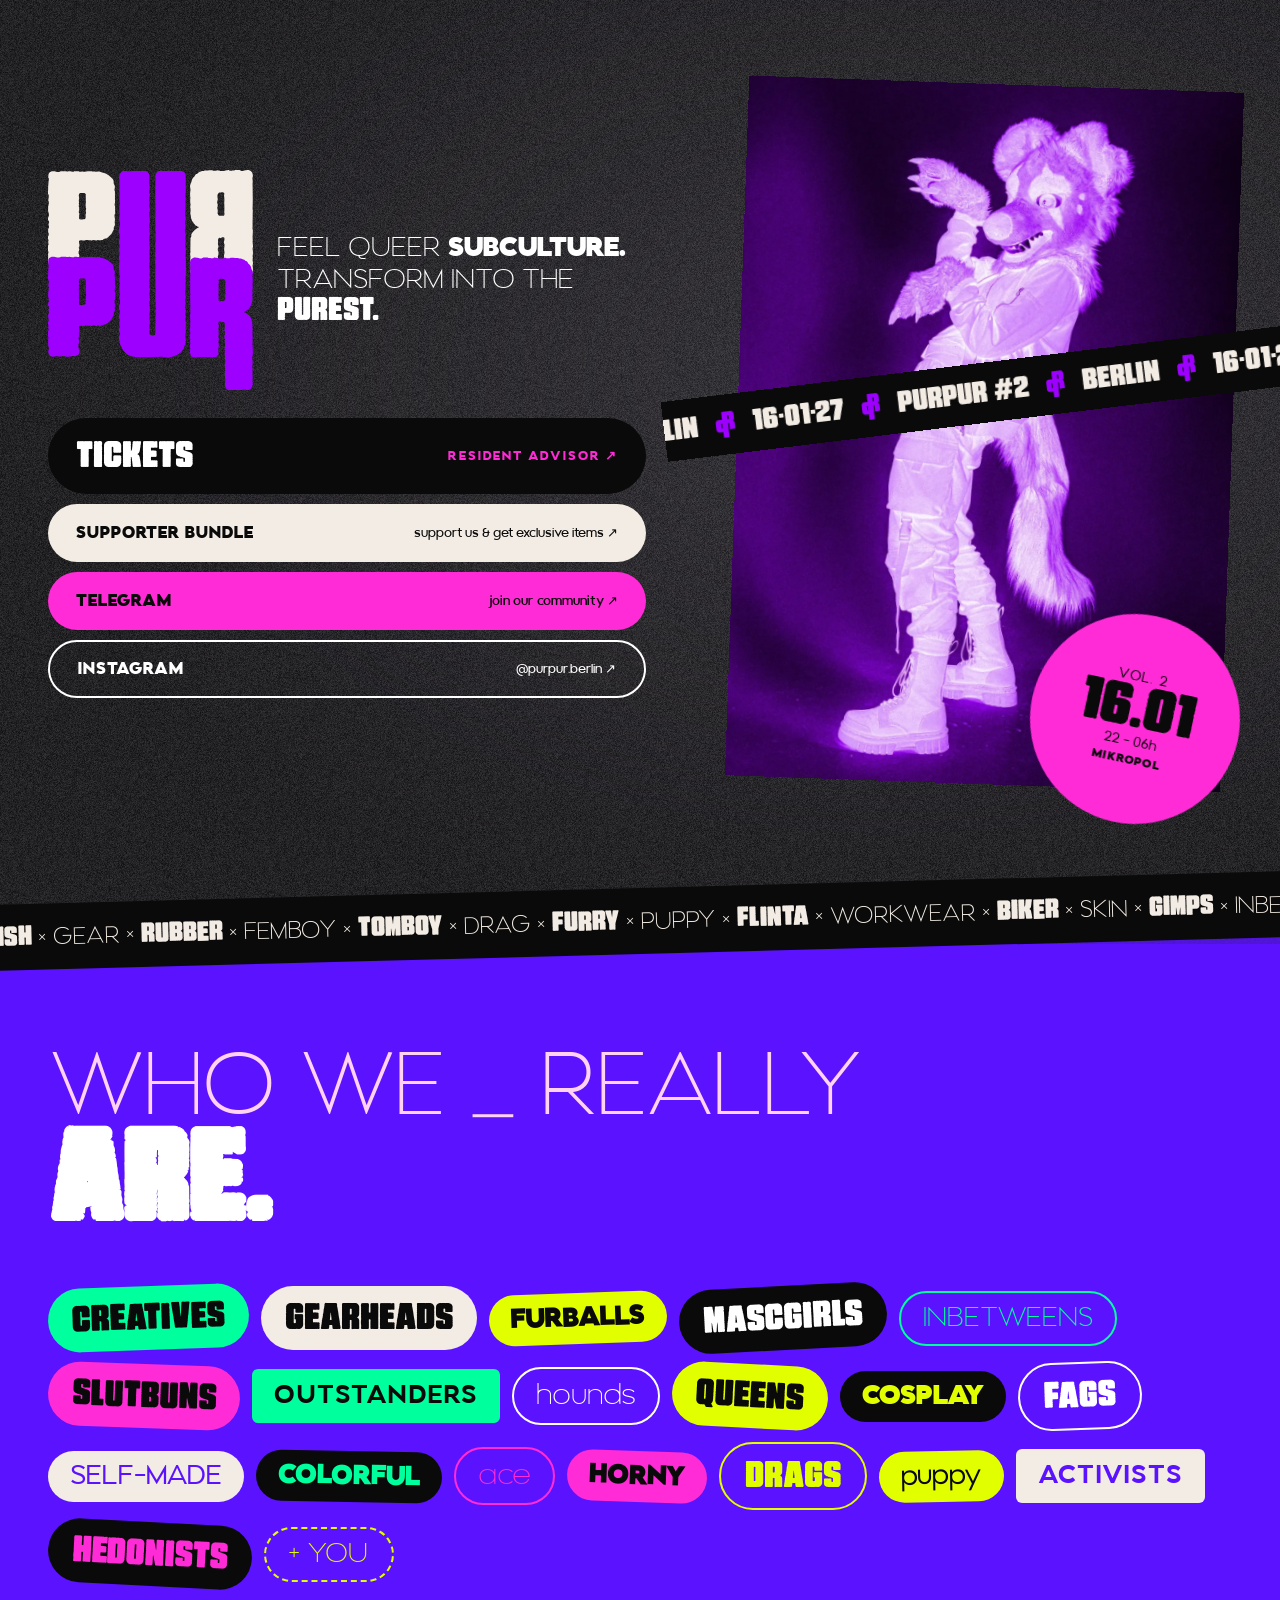
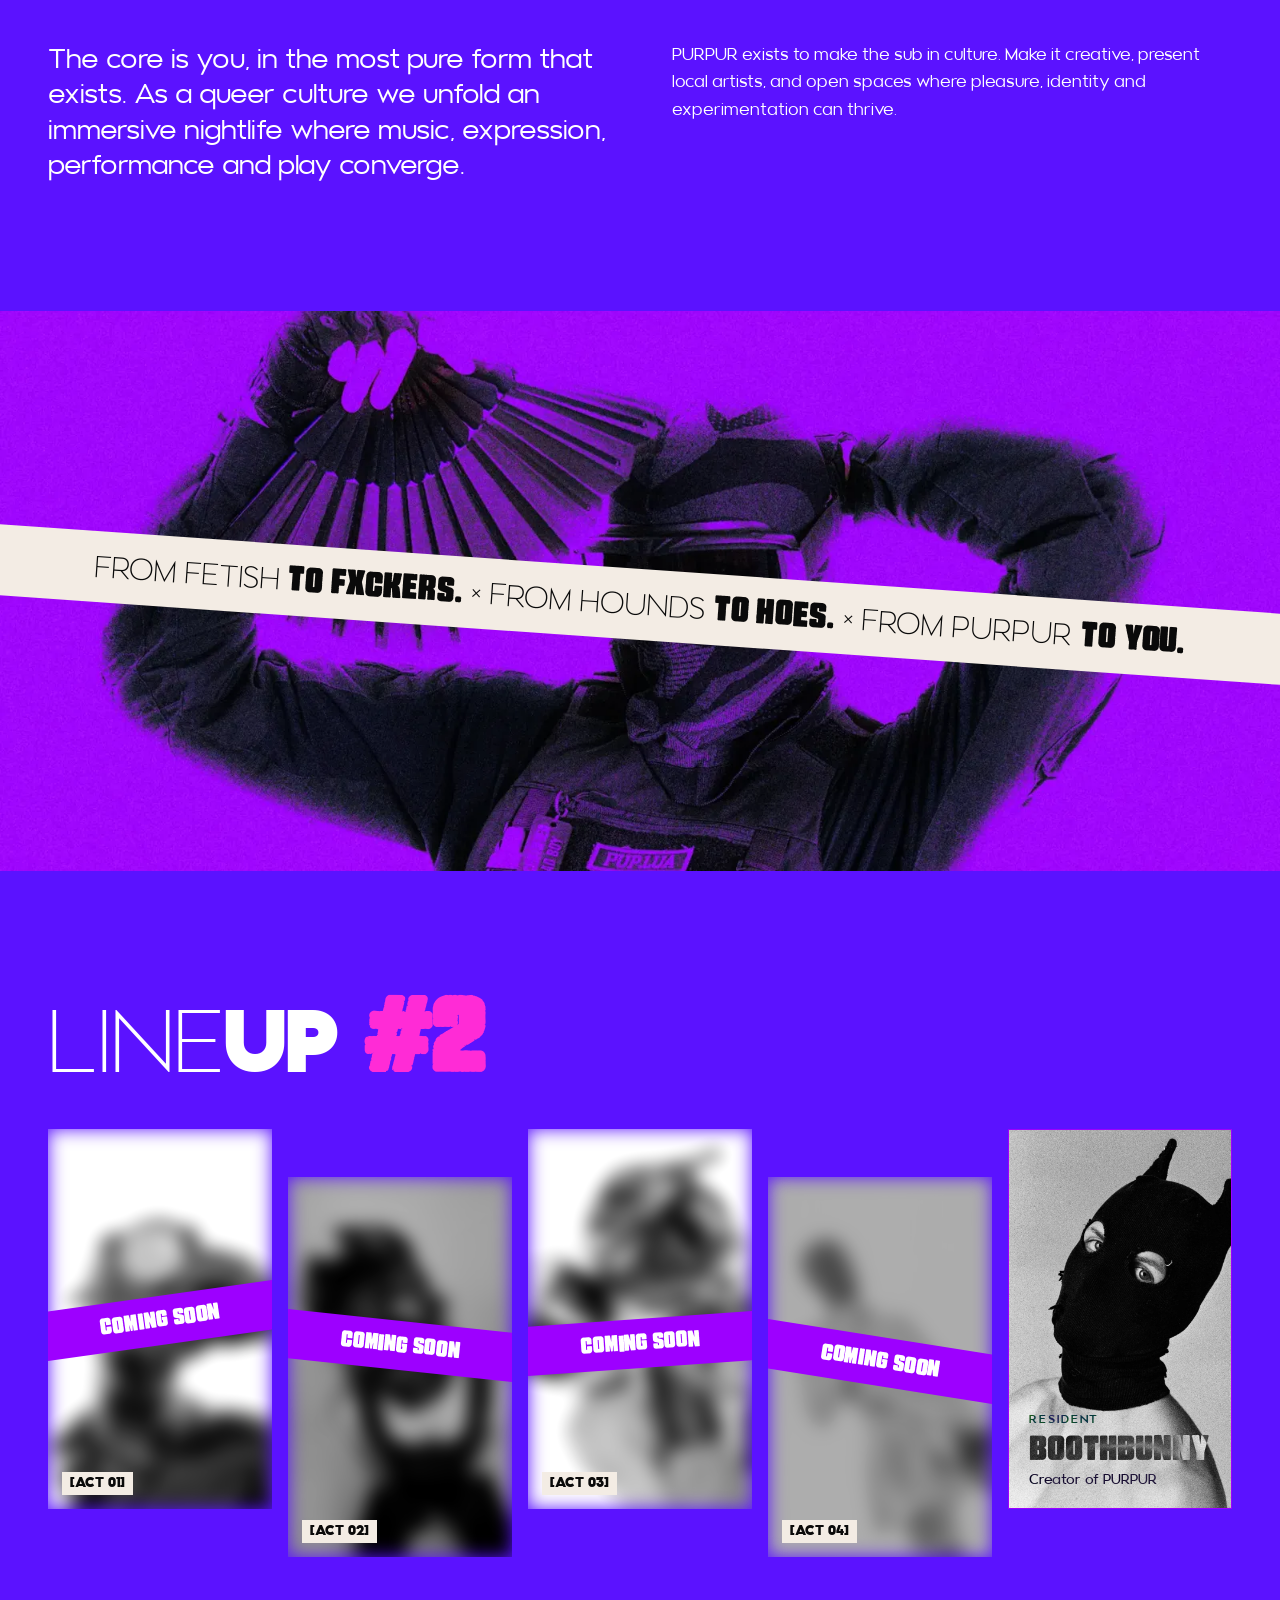
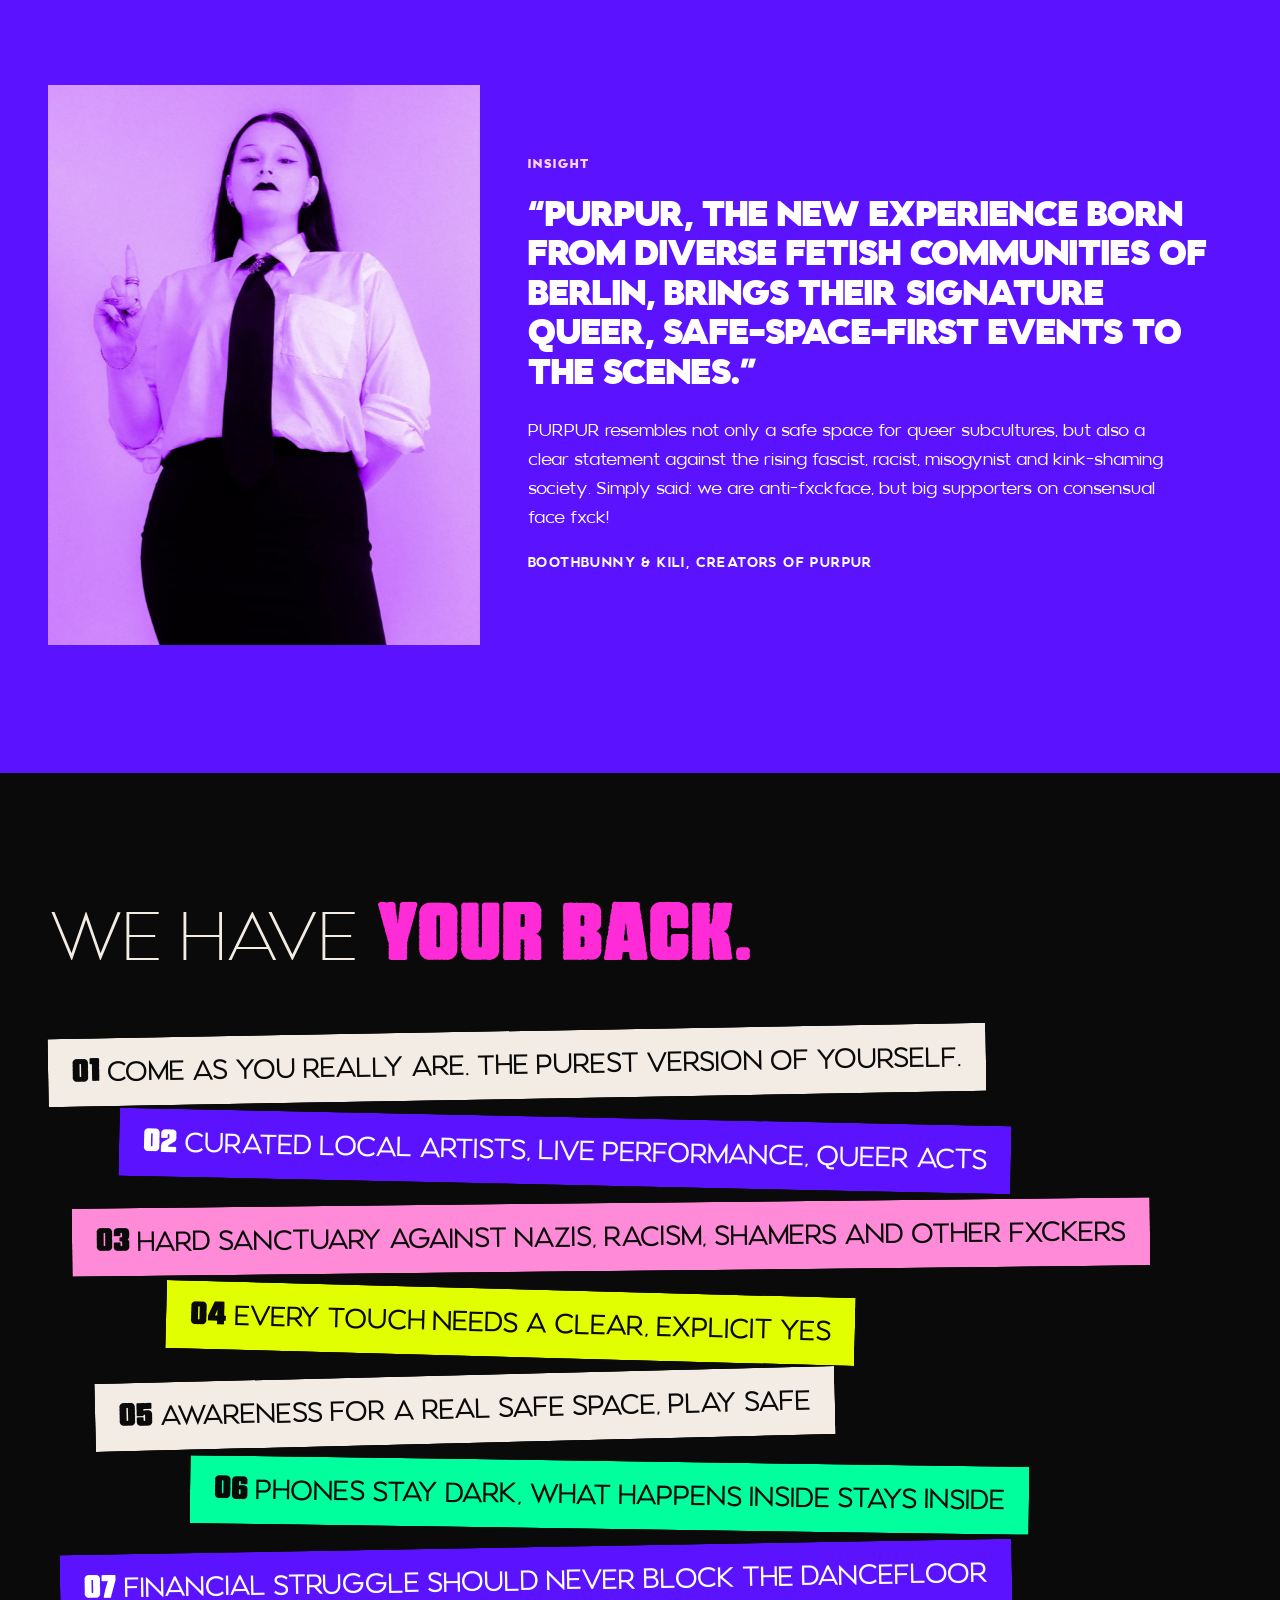
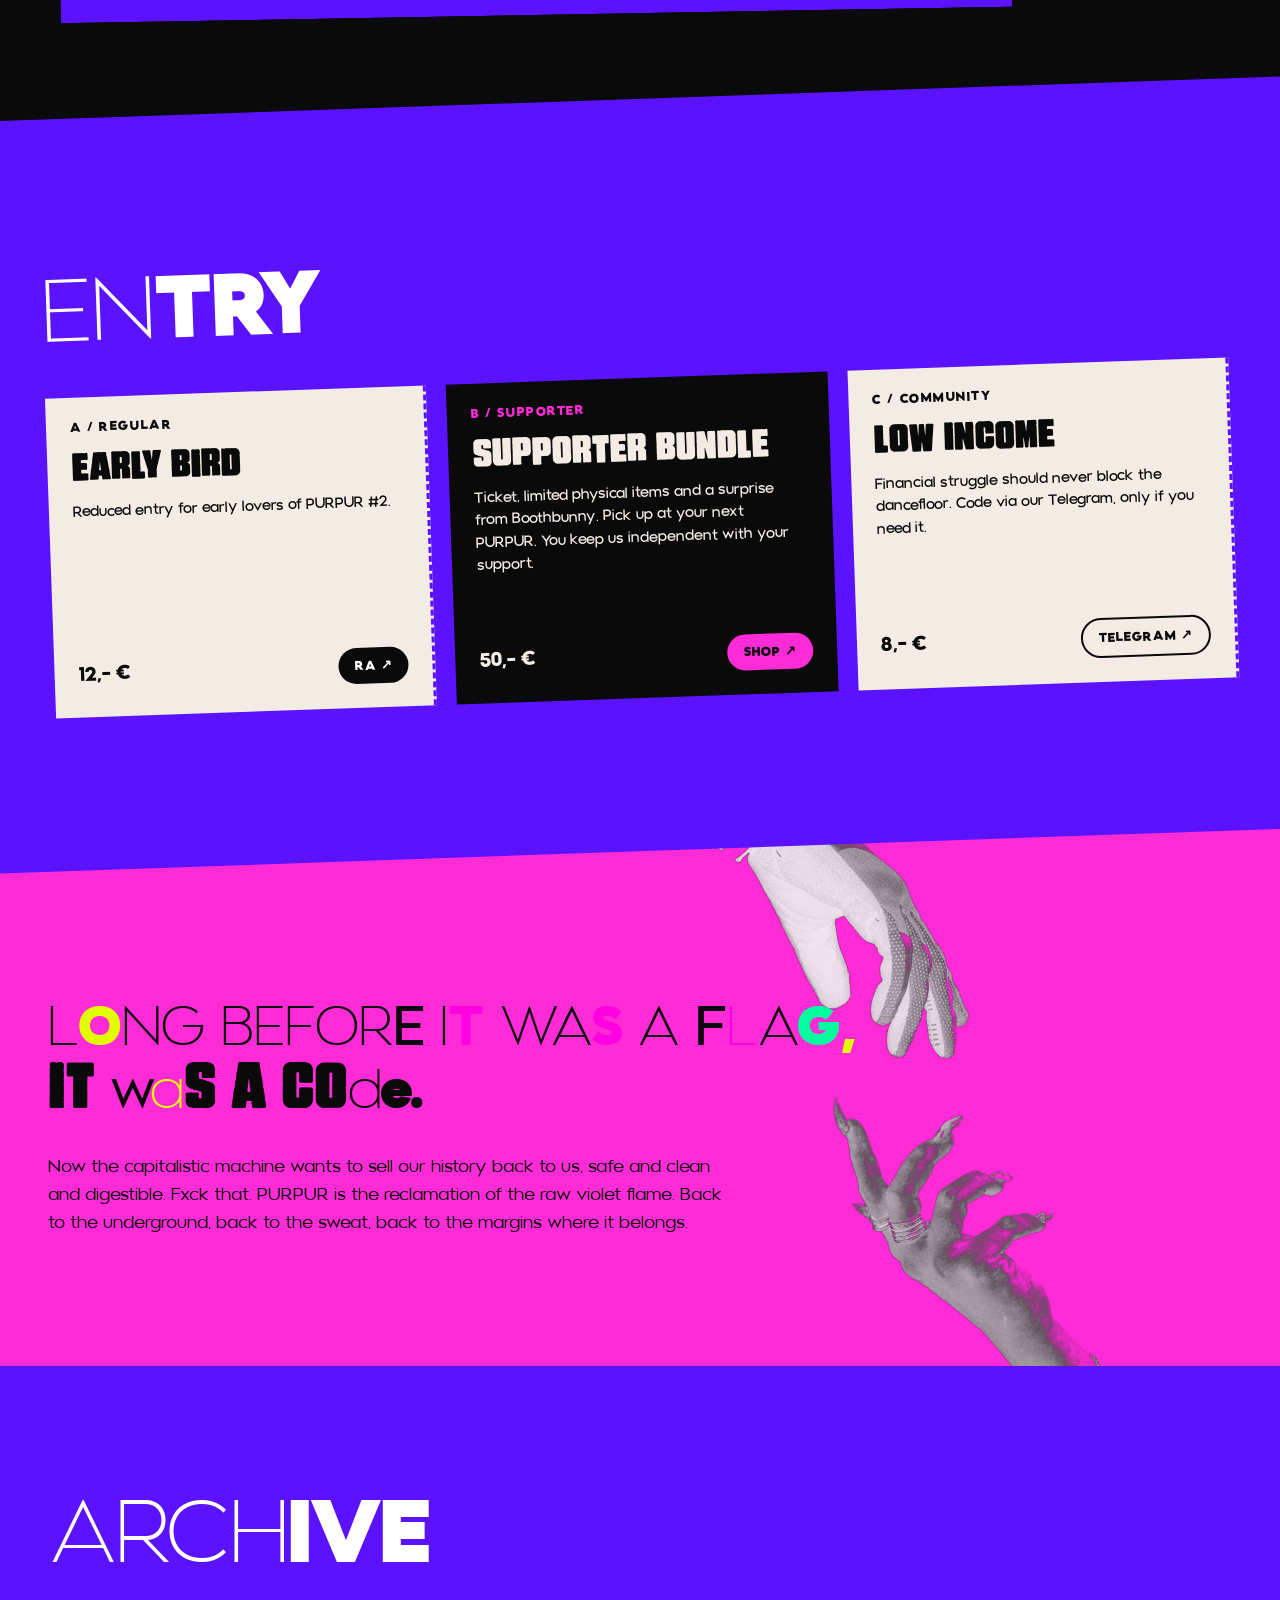
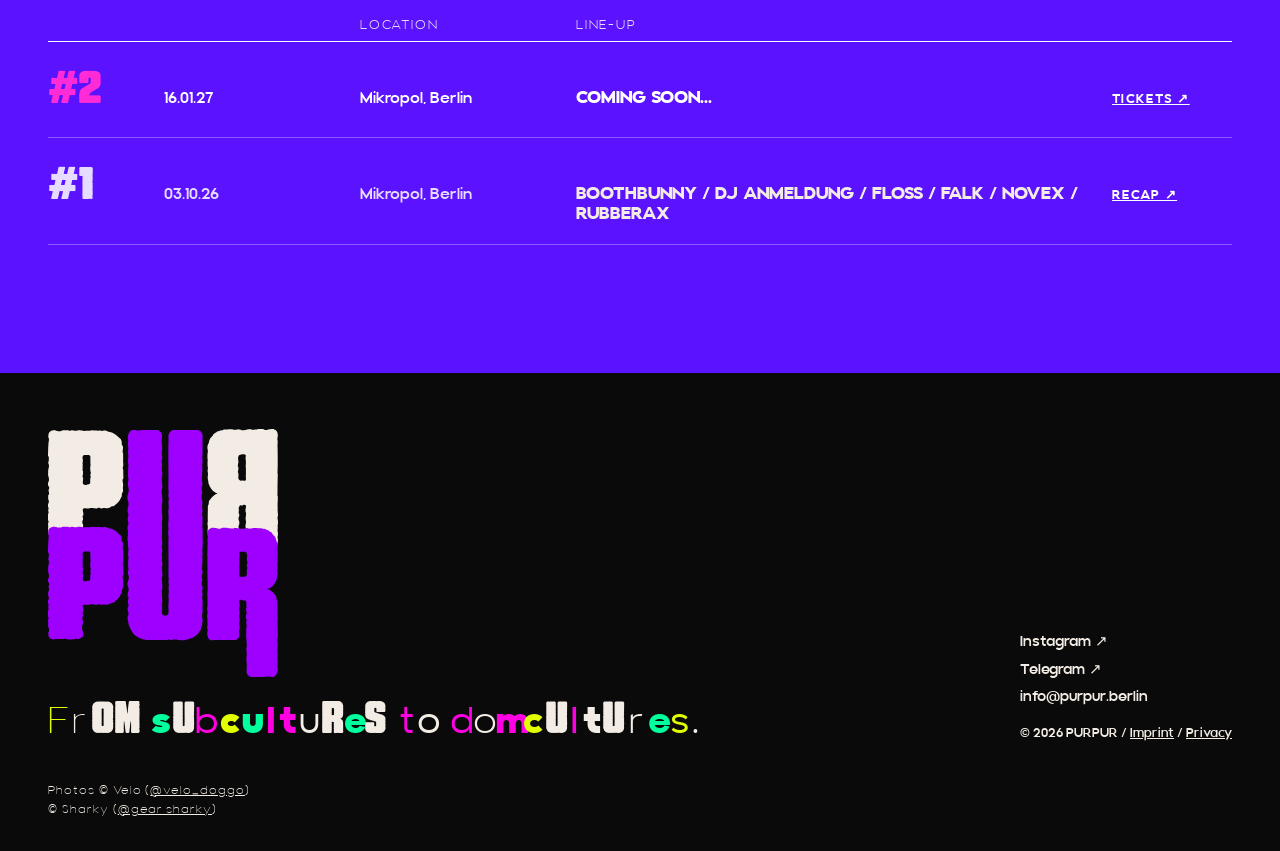
==== commit 32408359: "Share-Card: Logo groesser (860 statt 600 px breit) Bild-URL mit ?v=2, damit Meta nicht die kleinere " ====
--- a/index.html
+++ b/index.html
@@ -19,7 +19,7 @@
 <meta property="og:site_name" content="PURPUR" />
 <meta property="og:title" content="PURPUR. Expressing queer subculture. 16-01-27 | Berlin" />
 <meta property="og:description" content="Transform into the purest version of yourself." />
-<meta property="og:image" content="https://purpur.berlin/assets/share-card-purpur.jpg" />
+<meta property="og:image" content="https://purpur.berlin/assets/share-card-purpur.jpg?v=2" />
 <meta property="og:image:width" content="1200" />
 <meta property="og:image:height" content="1200" />
 <meta property="og:image:type" content="image/jpeg" />
@@ -31,7 +31,7 @@
 <meta name="twitter:card" content="summary" />
 <meta name="twitter:title" content="PURPUR. Expressing queer subculture. 16-01-27 | Berlin" />
 <meta name="twitter:description" content="Transform into the purest version of yourself." />
-<meta name="twitter:image" content="https://purpur.berlin/assets/share-card-purpur.jpg" />
+<meta name="twitter:image" content="https://purpur.berlin/assets/share-card-purpur.jpg?v=2" />
 <link rel="icon" href="/assets/favicon.svg" type="image/svg+xml" />
 <link rel="icon" href="/assets/favicon-32.png" sizes="32x32" />
 <link rel="apple-touch-icon" href="/assets/apple-touch-icon.png" />
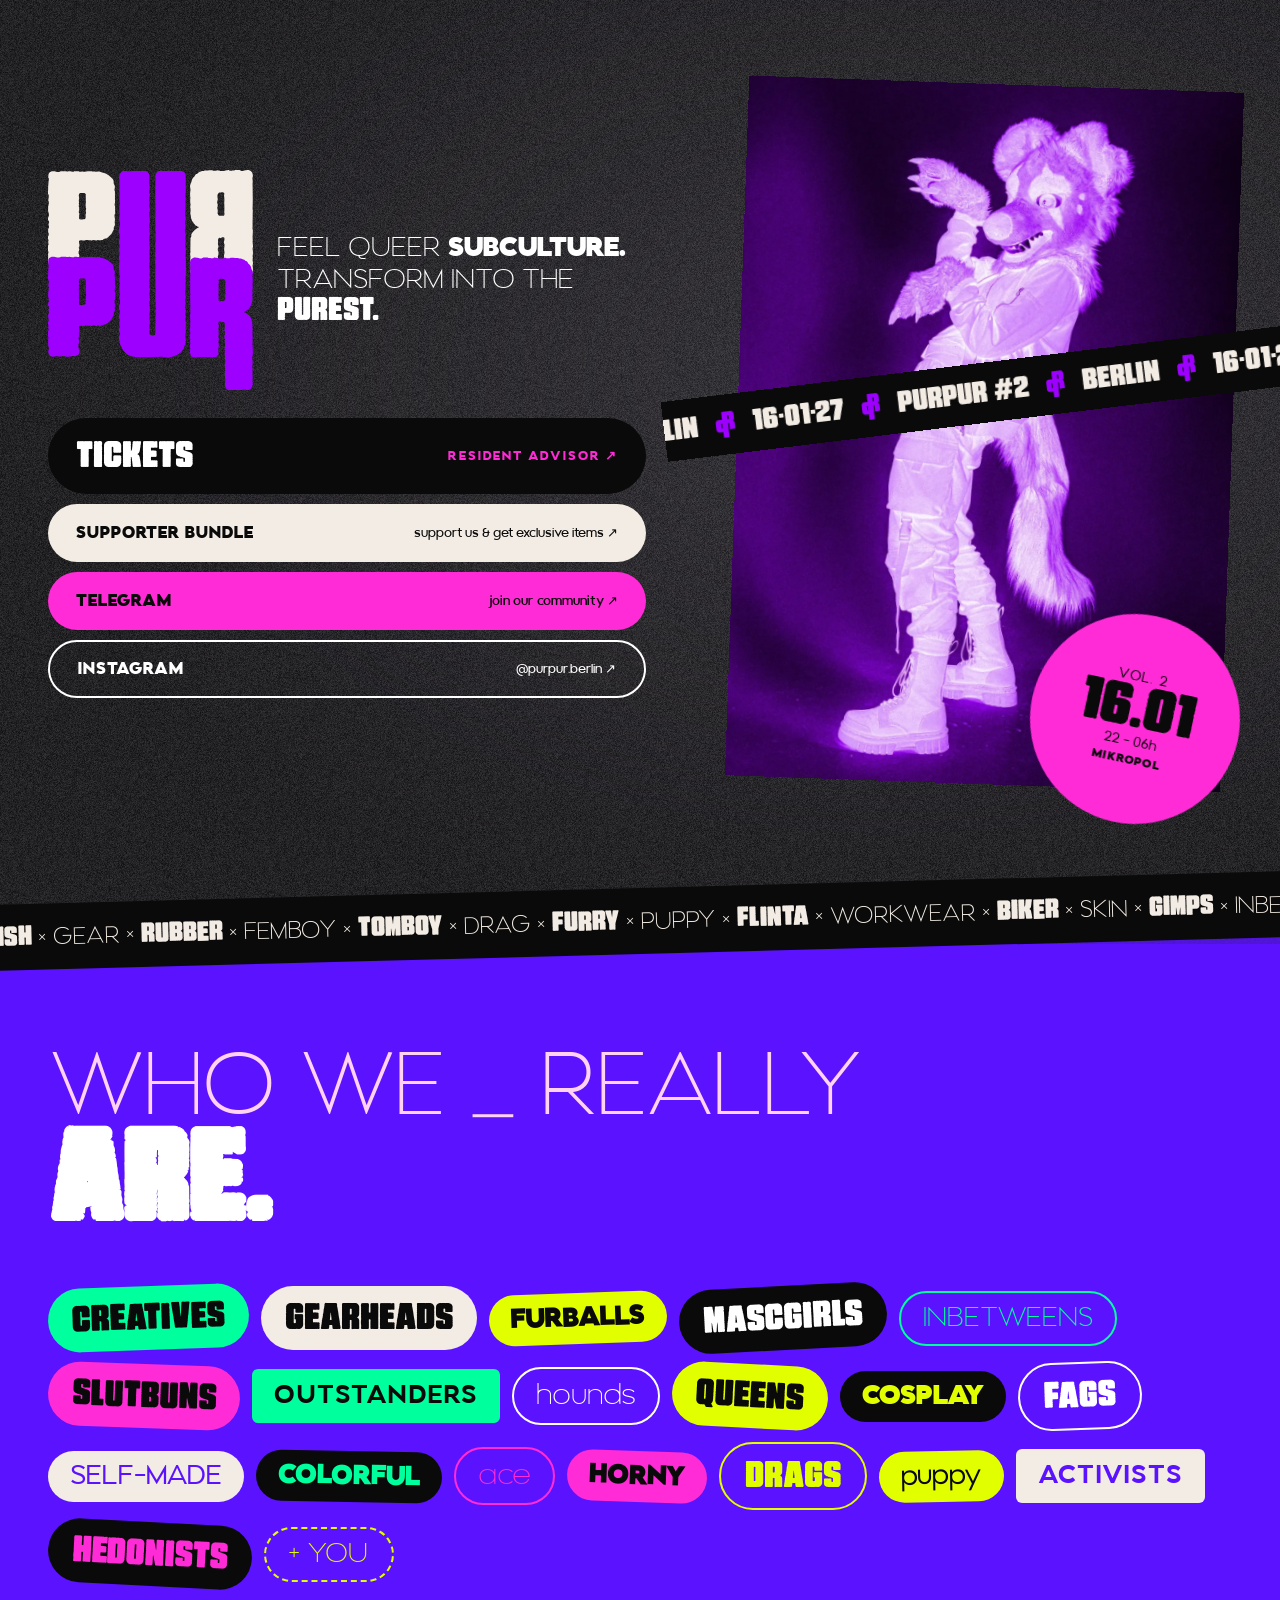
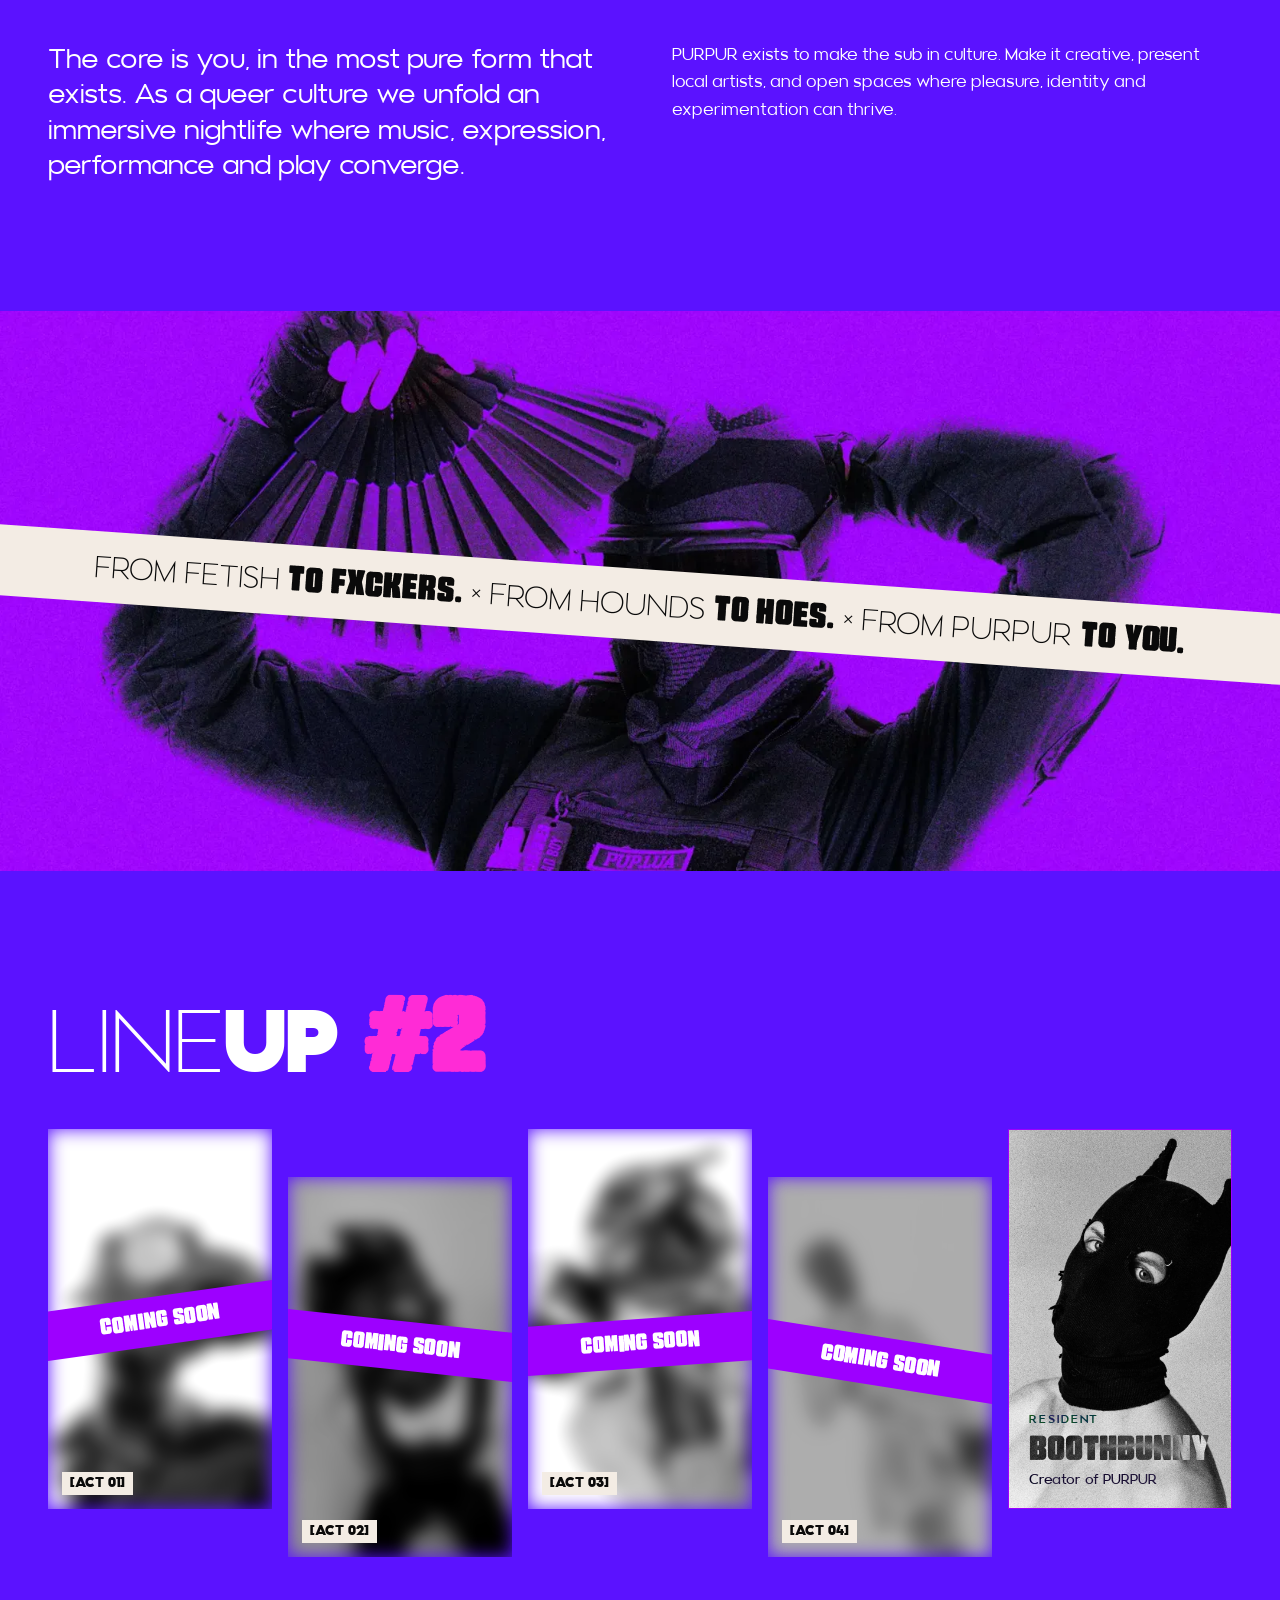
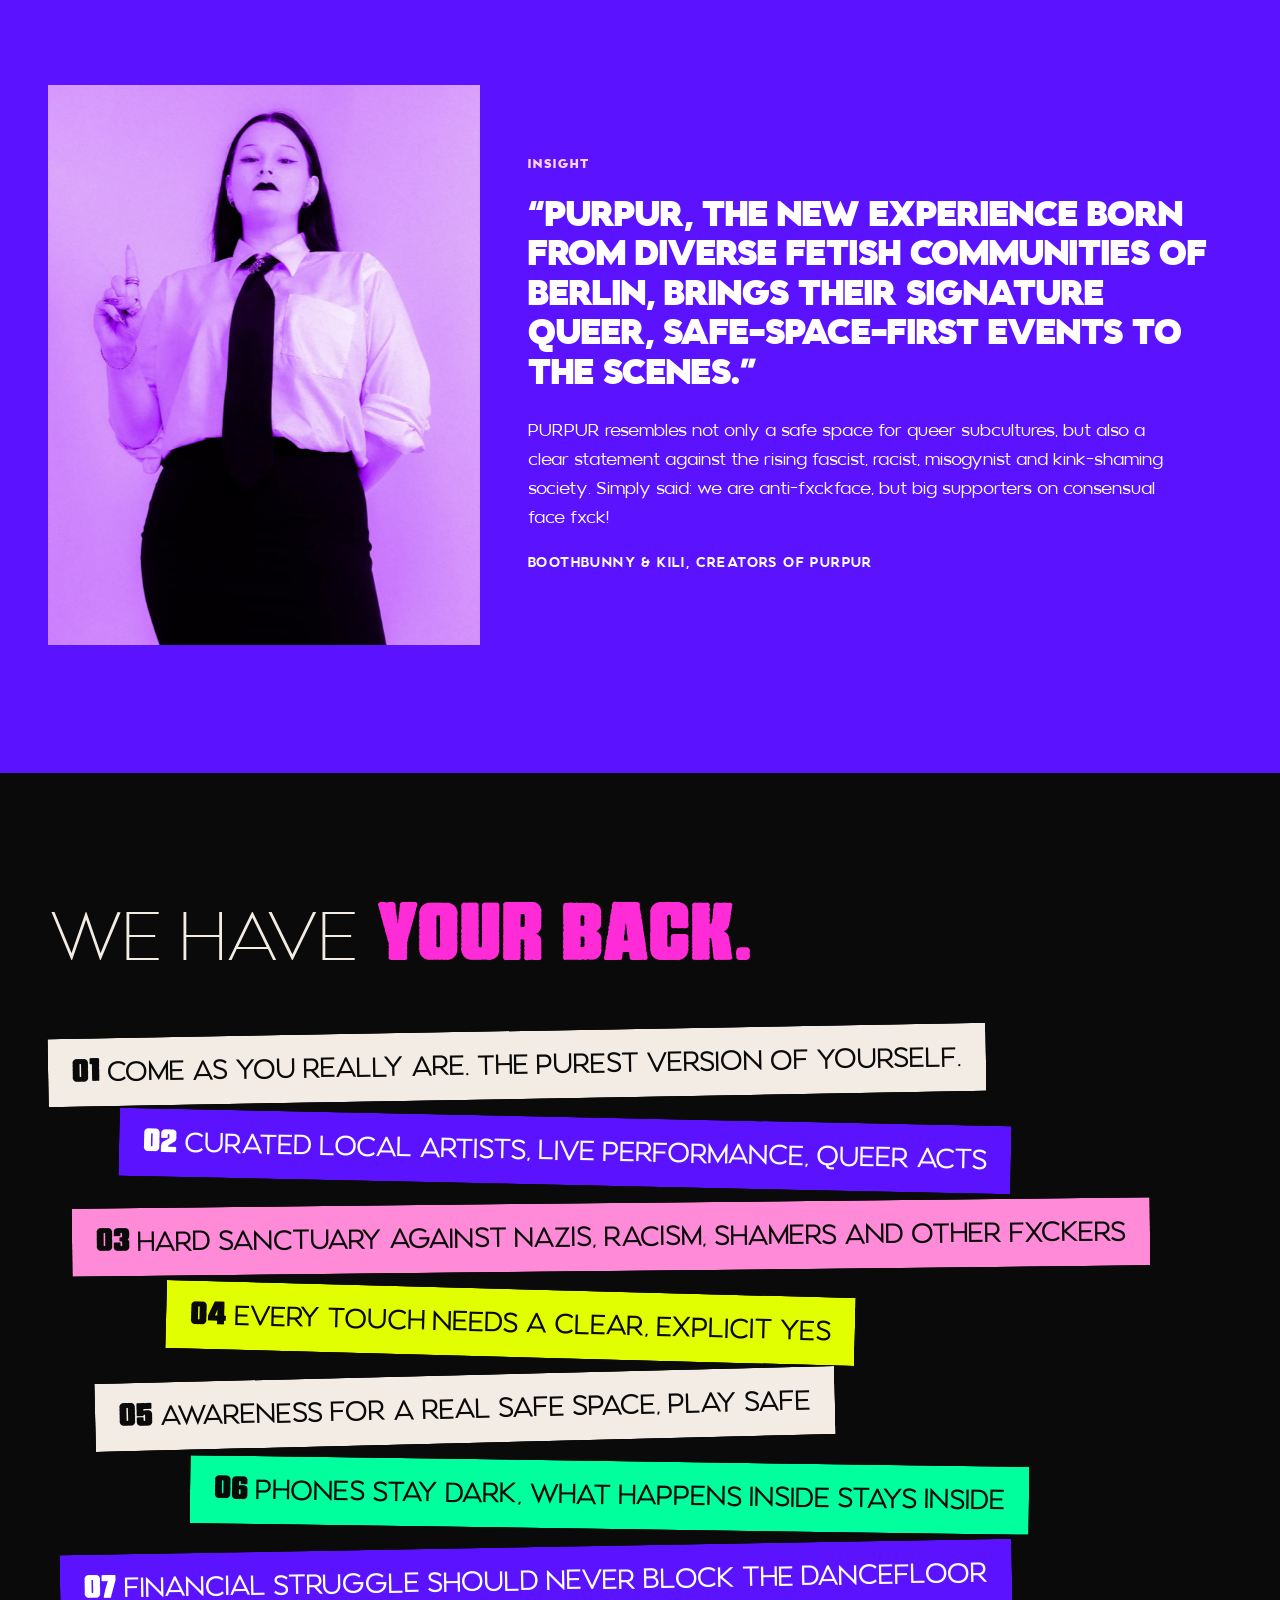
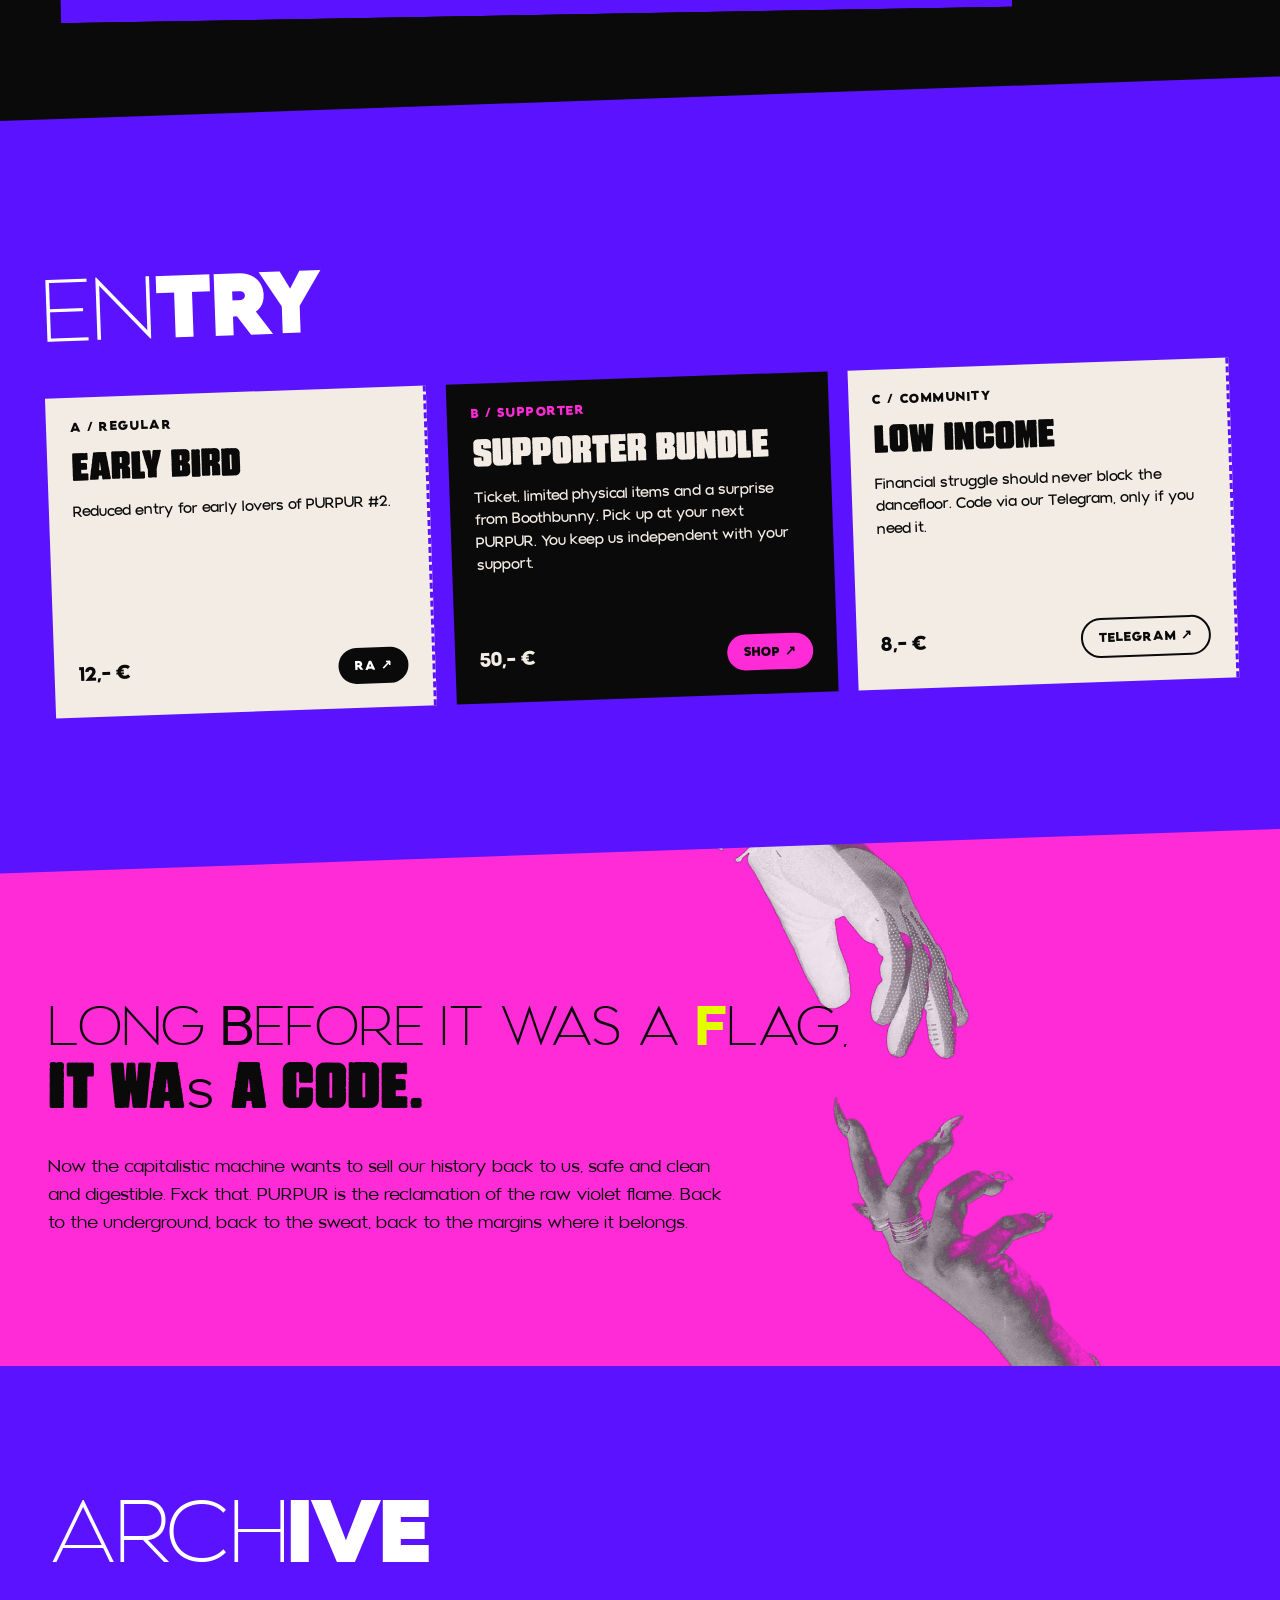
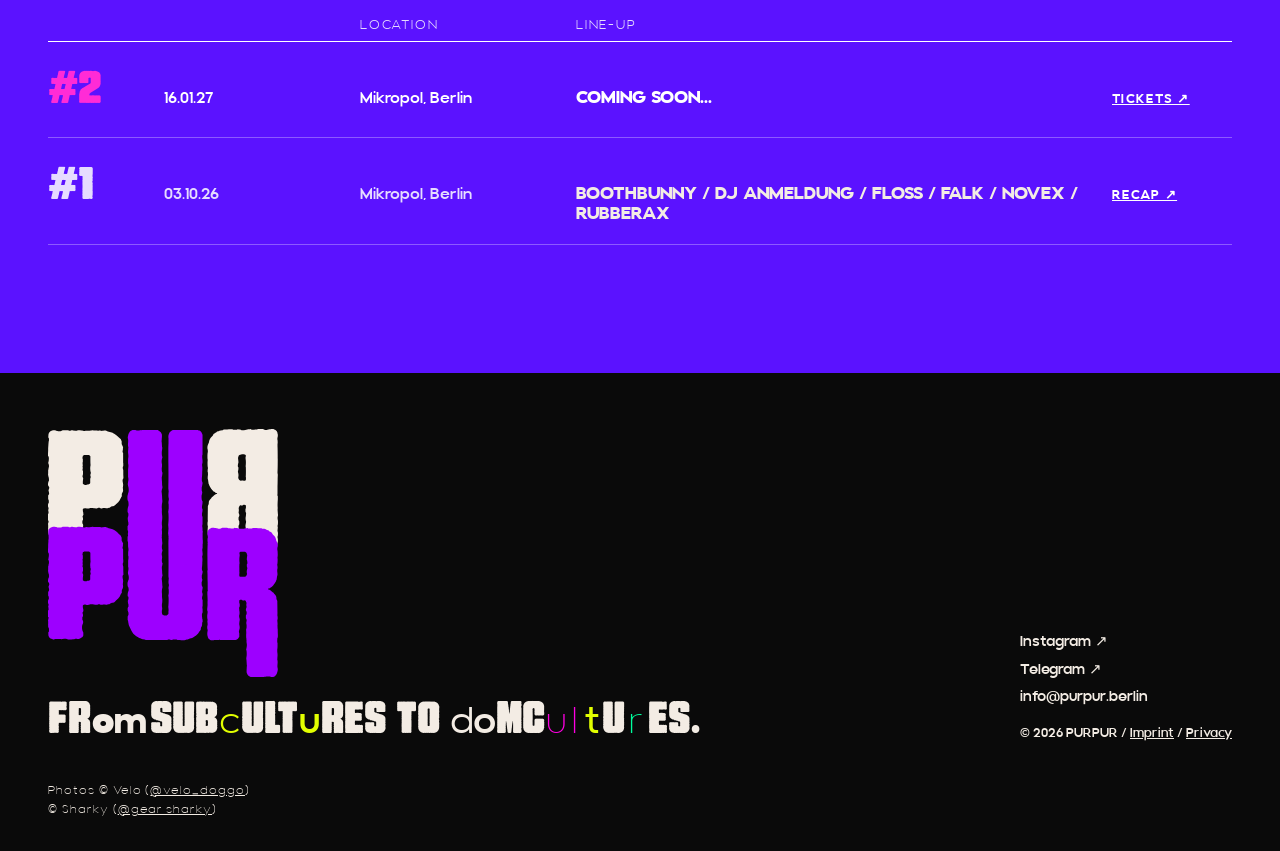
==== commit 9a4f97b4: "Share-Card: Logo im normalen Modus statt Linear Light Wortmarke in Originalfarben auf dem Hero-Hinte" ====
--- a/index.html
+++ b/index.html
@@ -19,7 +19,7 @@
 <meta property="og:site_name" content="PURPUR" />
 <meta property="og:title" content="PURPUR. Expressing queer subculture. 16-01-27 | Berlin" />
 <meta property="og:description" content="Transform into the purest version of yourself." />
-<meta property="og:image" content="https://purpur.berlin/assets/share-card-purpur.jpg?v=2" />
+<meta property="og:image" content="https://purpur.berlin/assets/share-card-purpur.jpg?v=3" />
 <meta property="og:image:width" content="1200" />
 <meta property="og:image:height" content="1200" />
 <meta property="og:image:type" content="image/jpeg" />
@@ -31,7 +31,7 @@
 <meta name="twitter:card" content="summary" />
 <meta name="twitter:title" content="PURPUR. Expressing queer subculture. 16-01-27 | Berlin" />
 <meta name="twitter:description" content="Transform into the purest version of yourself." />
-<meta name="twitter:image" content="https://purpur.berlin/assets/share-card-purpur.jpg?v=2" />
+<meta name="twitter:image" content="https://purpur.berlin/assets/share-card-purpur.jpg?v=3" />
 <link rel="icon" href="/assets/favicon.svg" type="image/svg+xml" />
 <link rel="icon" href="/assets/favicon-32.png" sizes="32x32" />
 <link rel="apple-touch-icon" href="/assets/apple-touch-icon.png" />
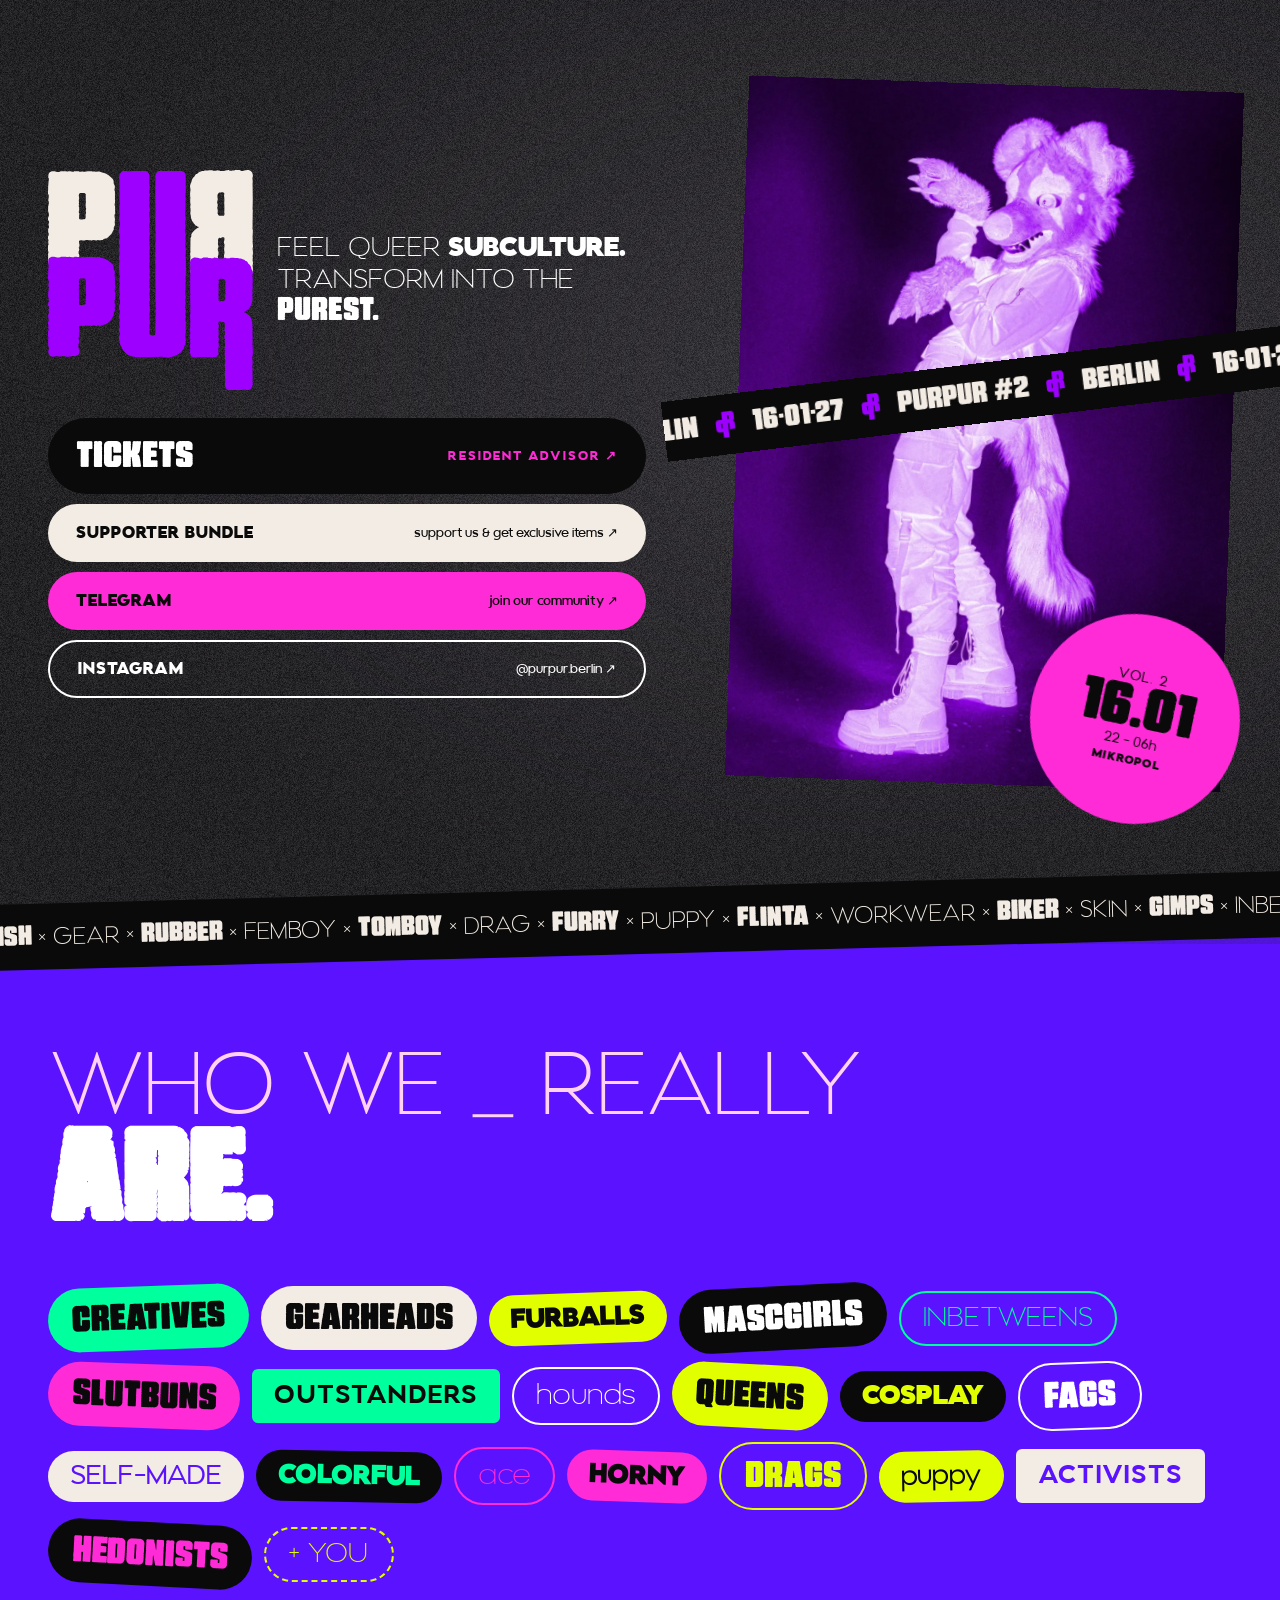
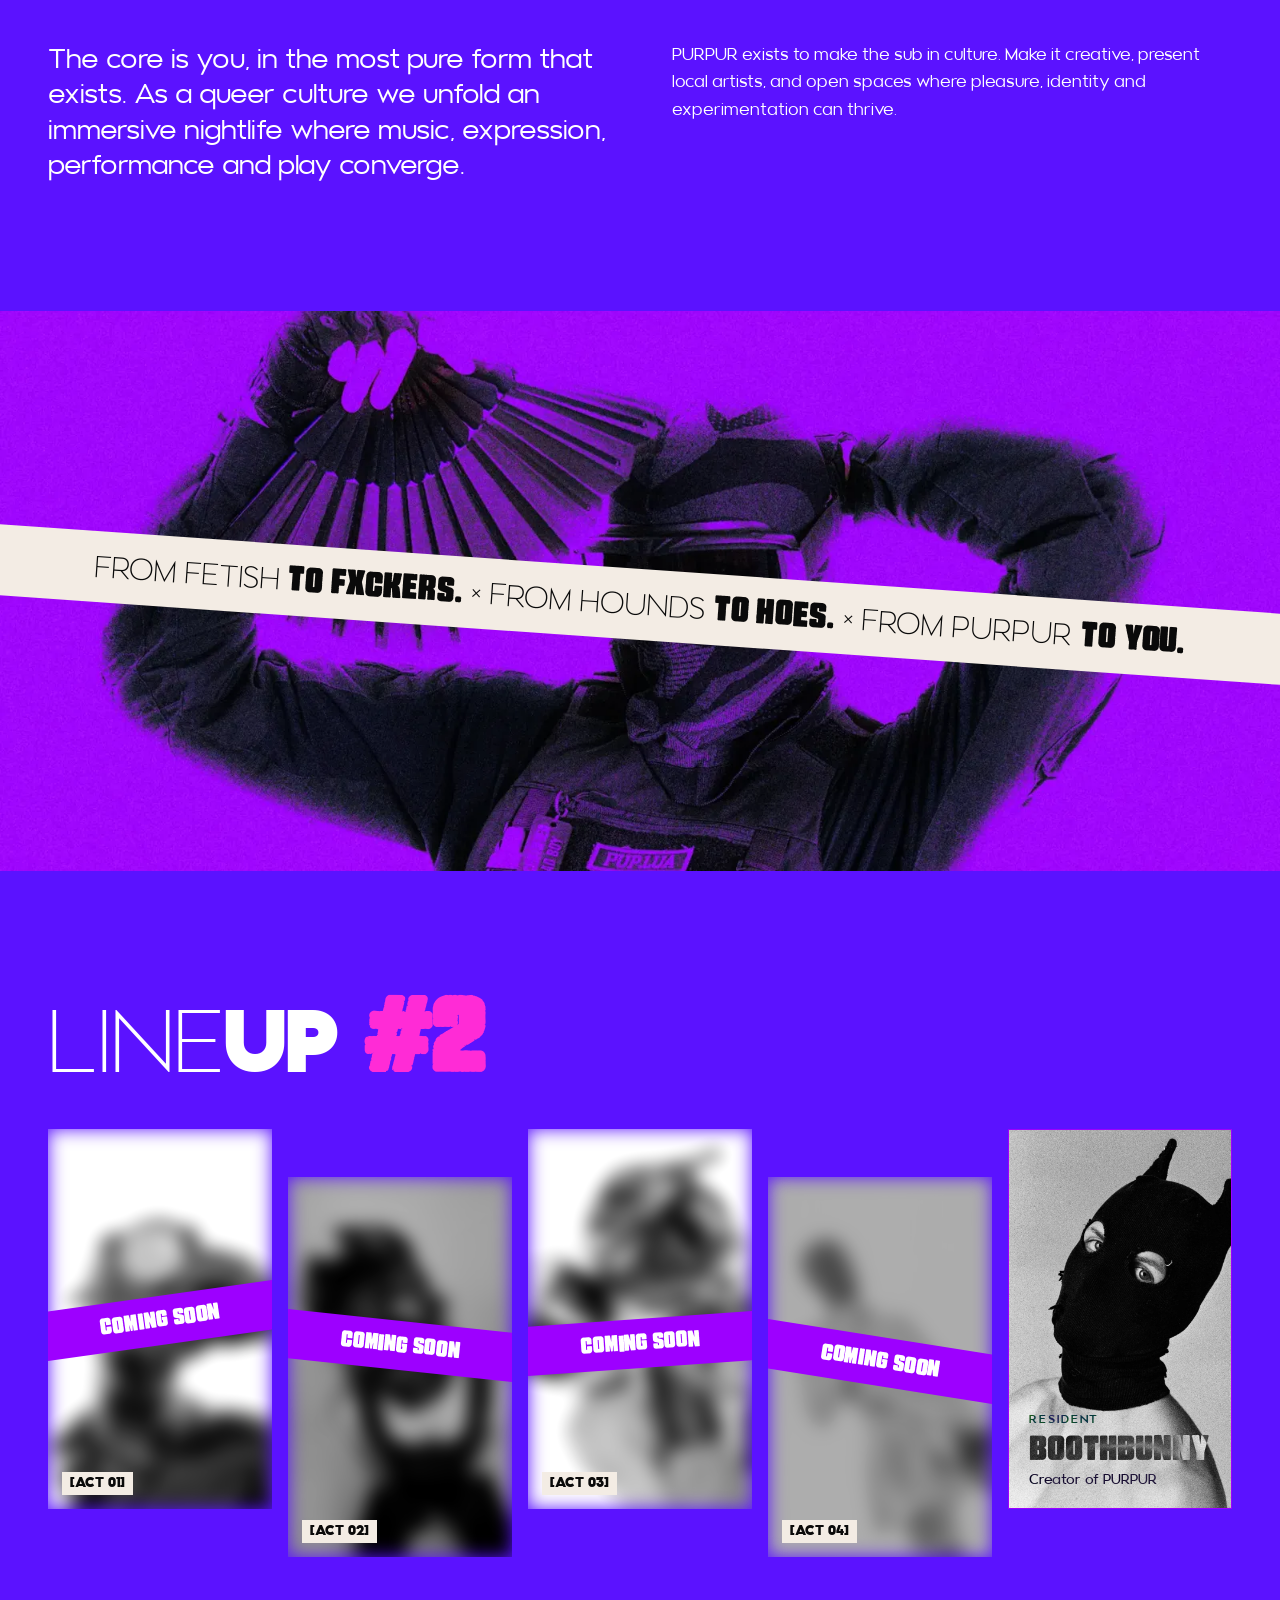
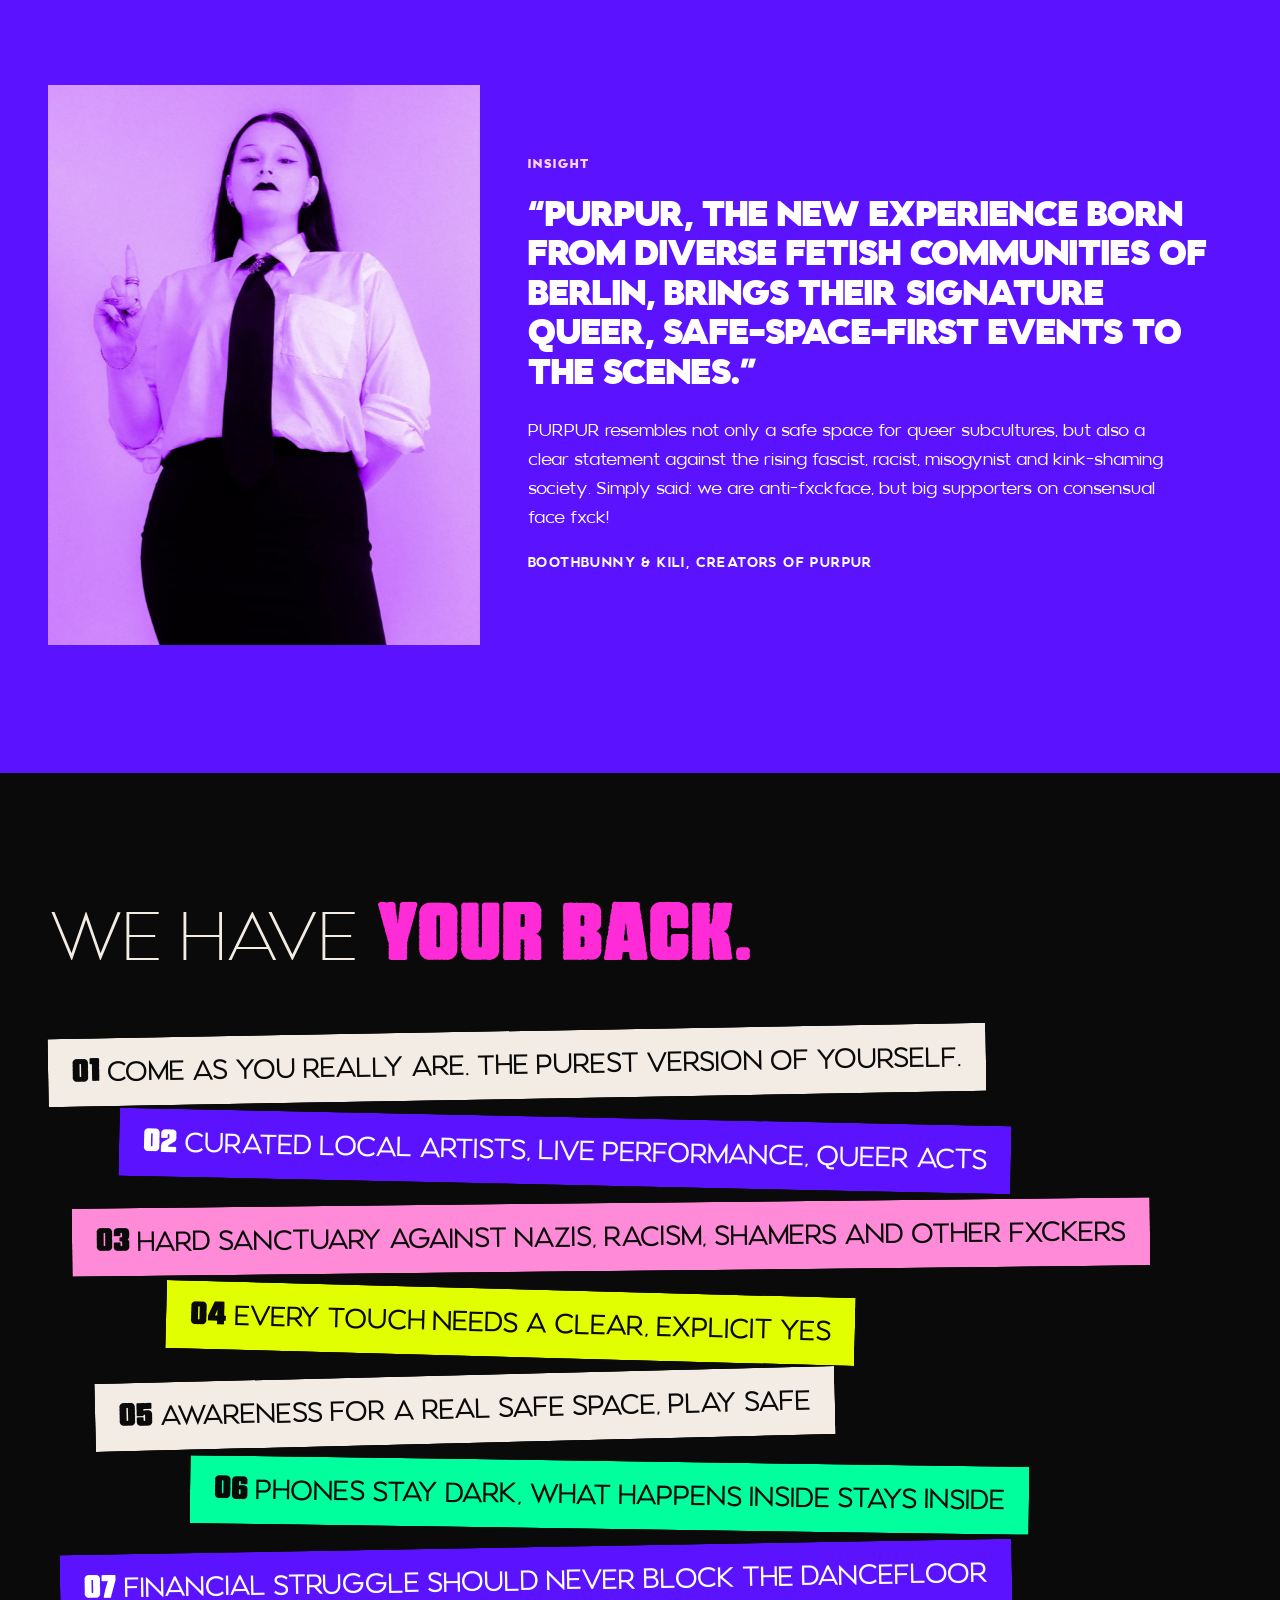
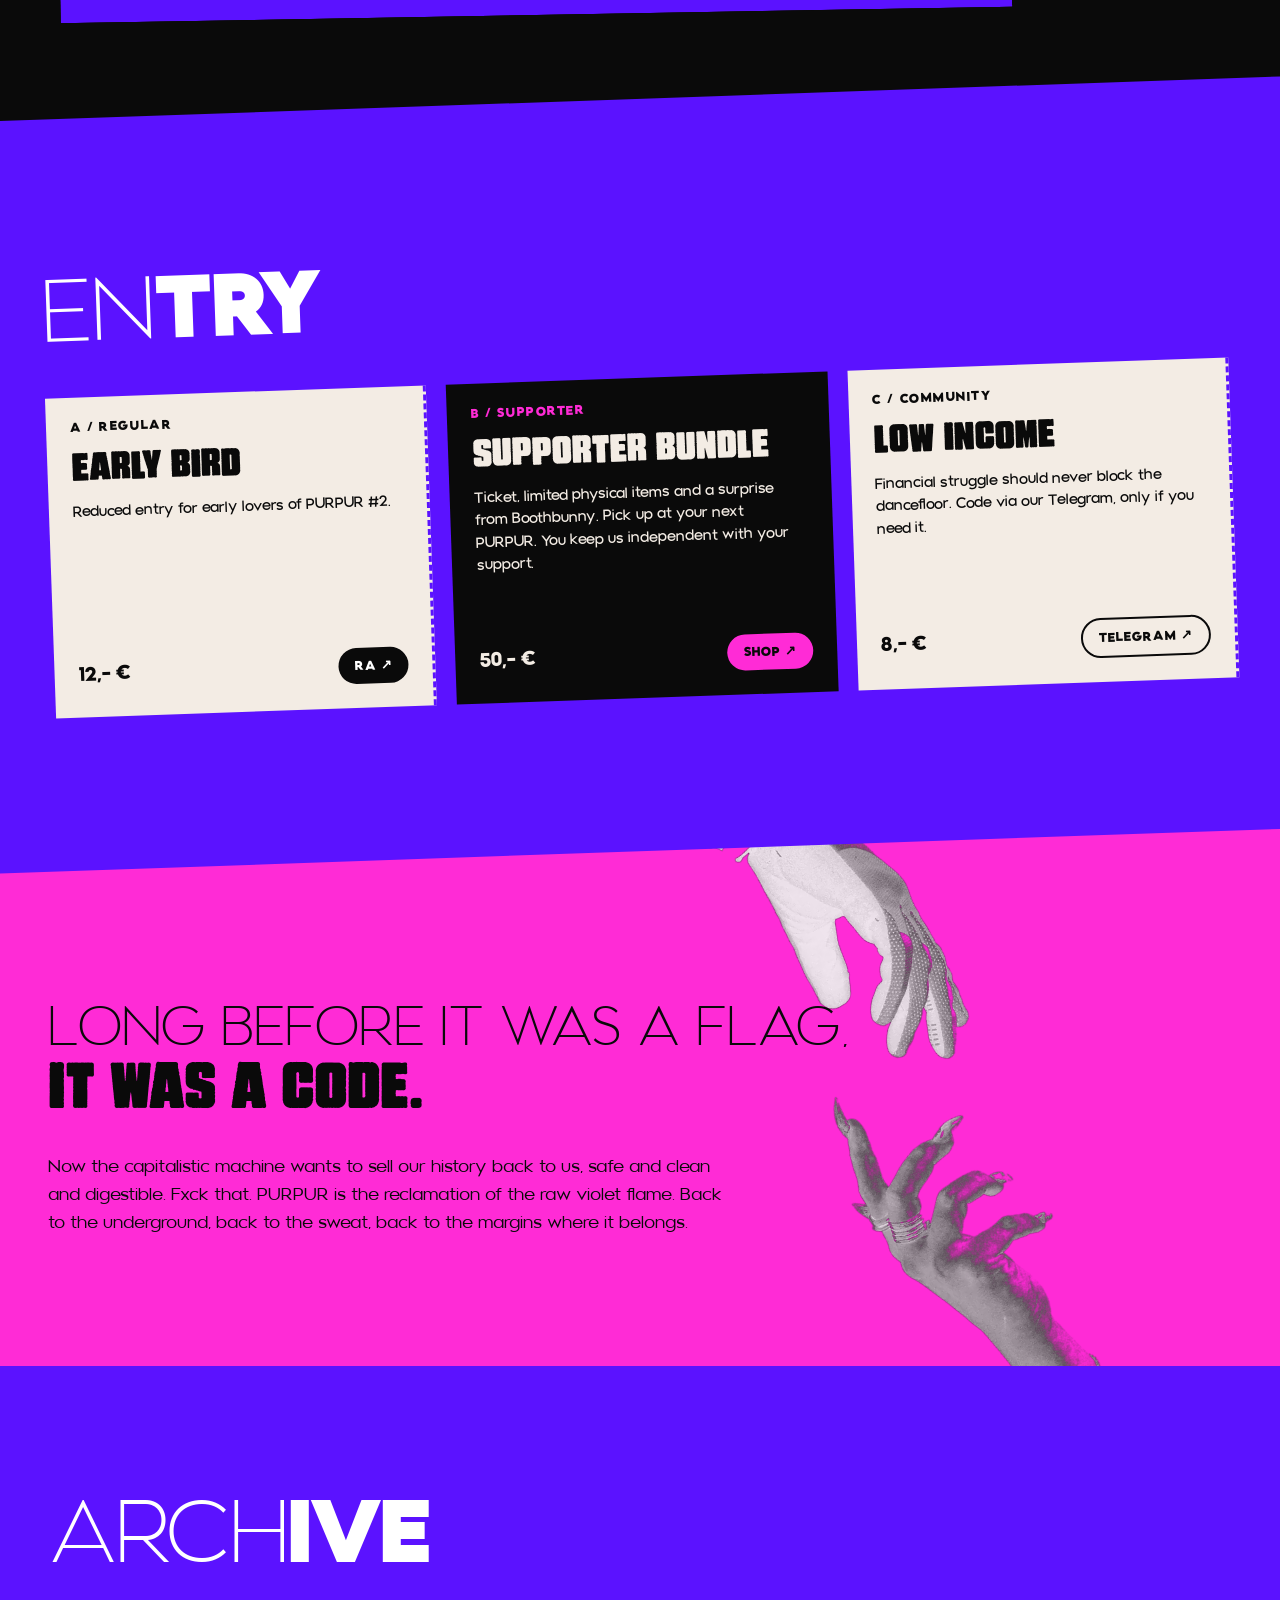
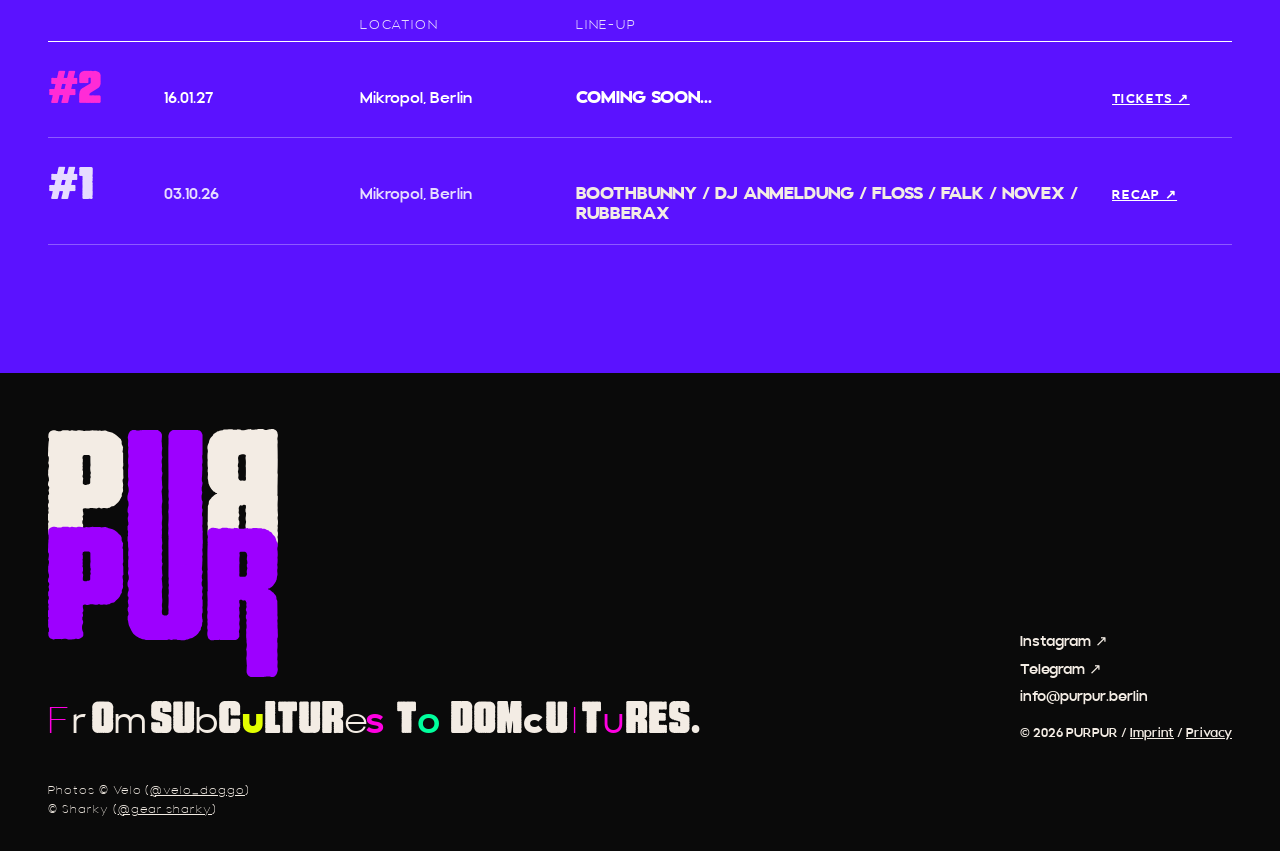
==== commit ff8fc4bc: "Share-Card: Logo kleiner und optisch zentriert 740 statt 860 px breit. Geometrisch war das Logo scho" ====
--- a/index.html
+++ b/index.html
@@ -19,7 +19,7 @@
 <meta property="og:site_name" content="PURPUR" />
 <meta property="og:title" content="PURPUR. Expressing queer subculture. 16-01-27 | Berlin" />
 <meta property="og:description" content="Transform into the purest version of yourself." />
-<meta property="og:image" content="https://purpur.berlin/assets/share-card-purpur.jpg?v=3" />
+<meta property="og:image" content="https://purpur.berlin/assets/share-card-purpur.jpg?v=4" />
 <meta property="og:image:width" content="1200" />
 <meta property="og:image:height" content="1200" />
 <meta property="og:image:type" content="image/jpeg" />
@@ -31,7 +31,7 @@
 <meta name="twitter:card" content="summary" />
 <meta name="twitter:title" content="PURPUR. Expressing queer subculture. 16-01-27 | Berlin" />
 <meta name="twitter:description" content="Transform into the purest version of yourself." />
-<meta name="twitter:image" content="https://purpur.berlin/assets/share-card-purpur.jpg?v=3" />
+<meta name="twitter:image" content="https://purpur.berlin/assets/share-card-purpur.jpg?v=4" />
 <link rel="icon" href="/assets/favicon.svg" type="image/svg+xml" />
 <link rel="icon" href="/assets/favicon-32.png" sizes="32x32" />
 <link rel="apple-touch-icon" href="/assets/apple-touch-icon.png" />
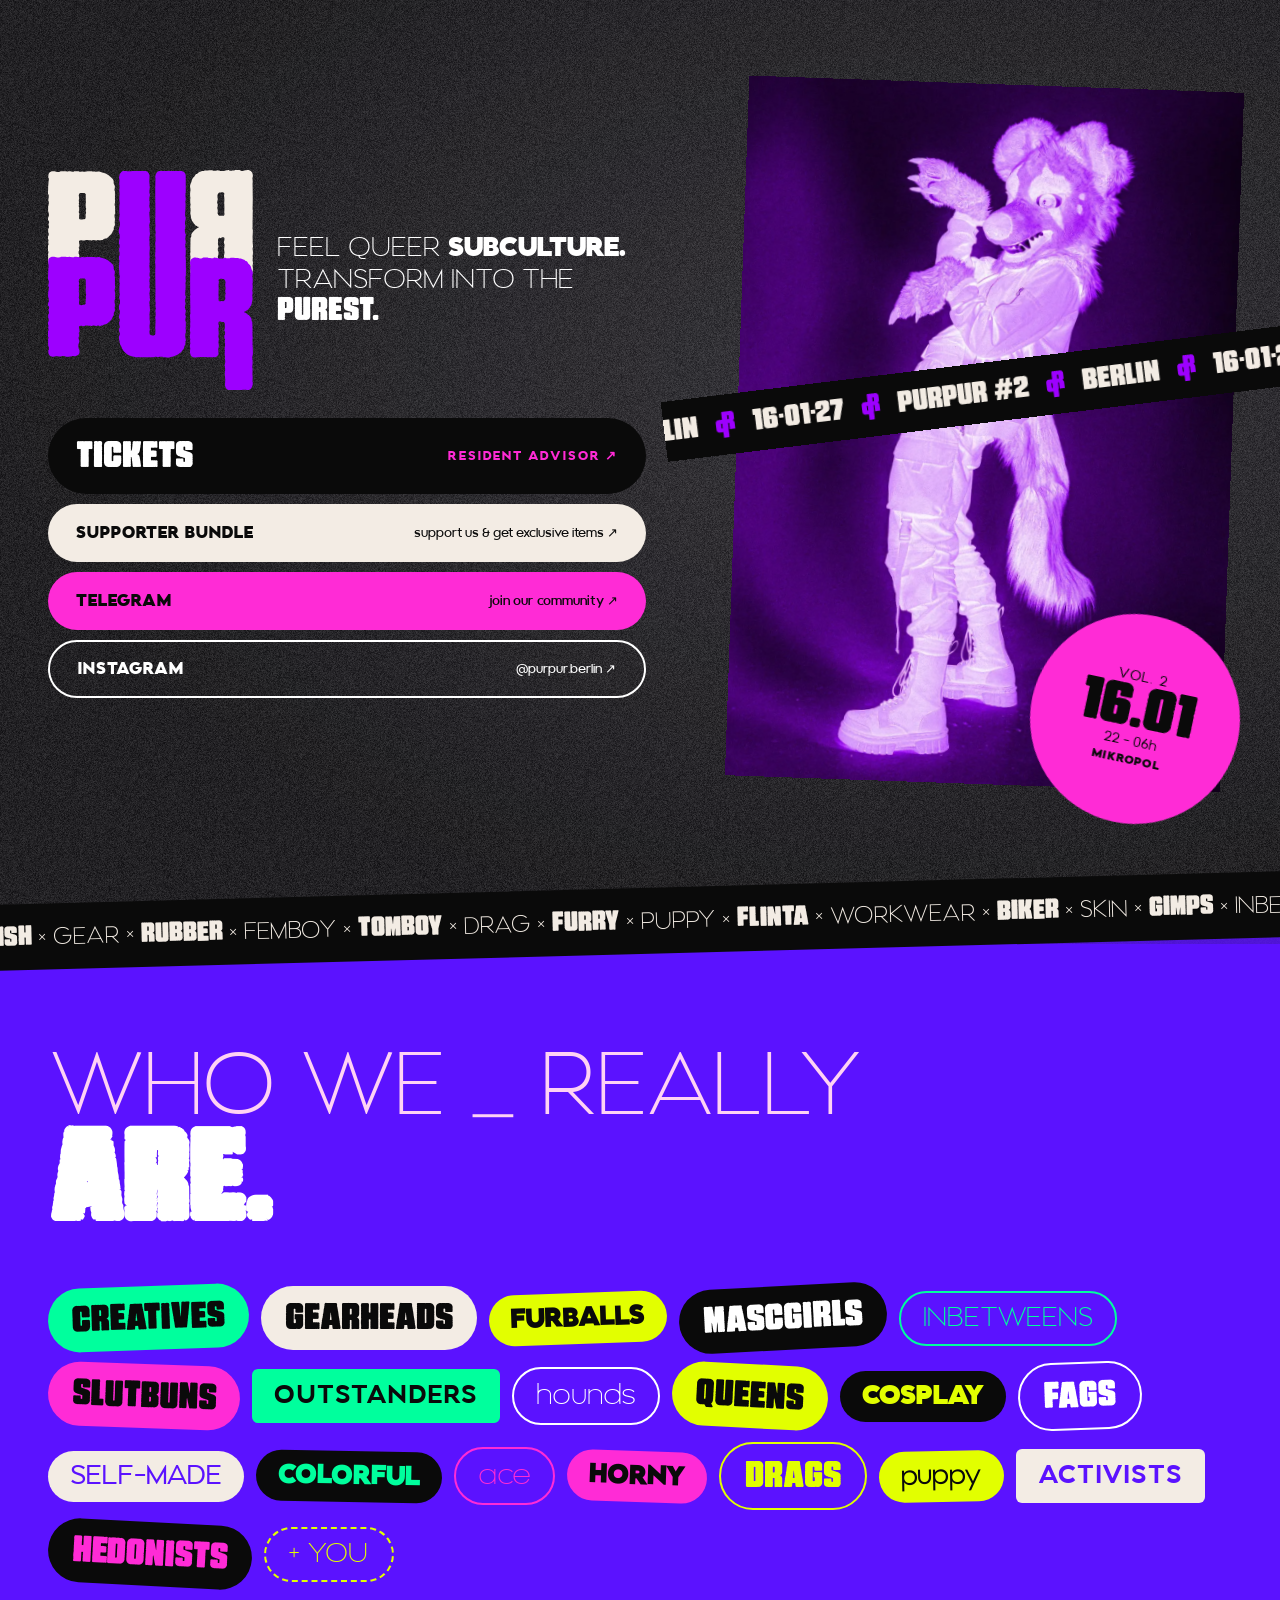
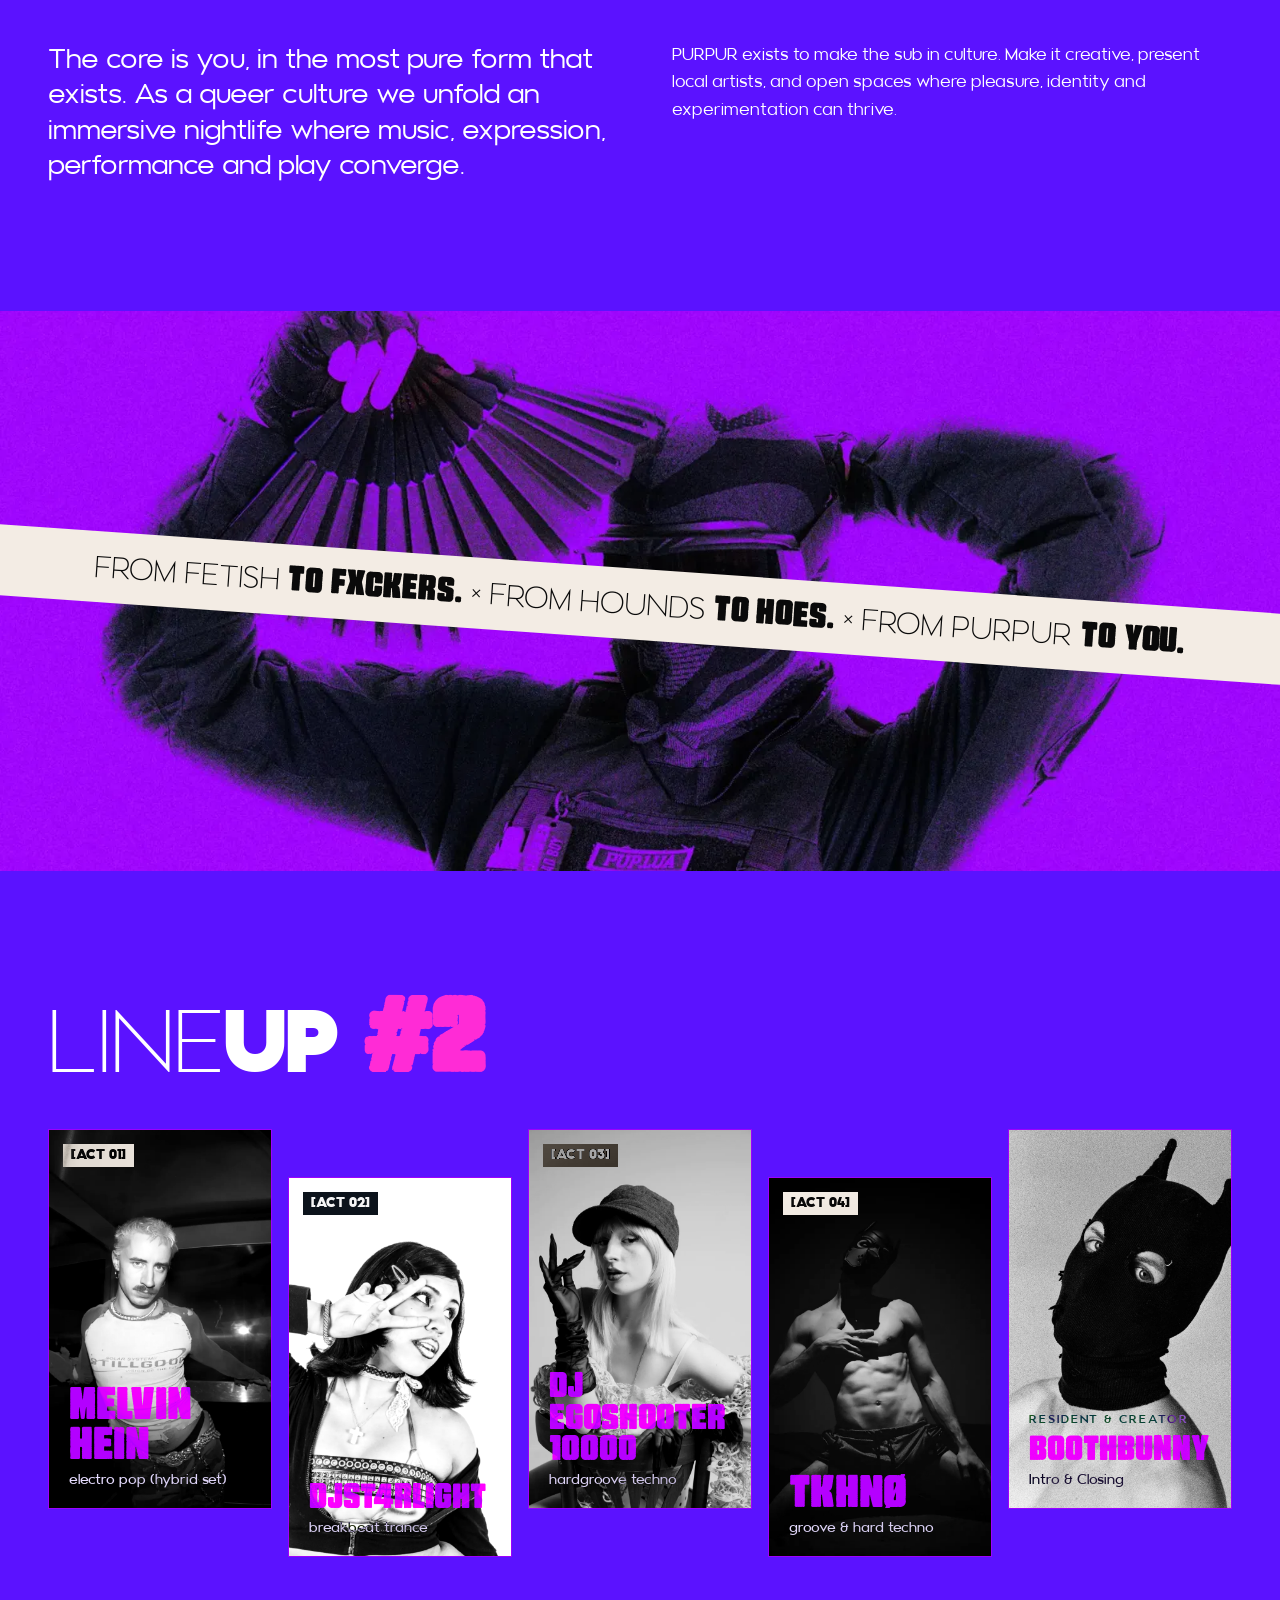
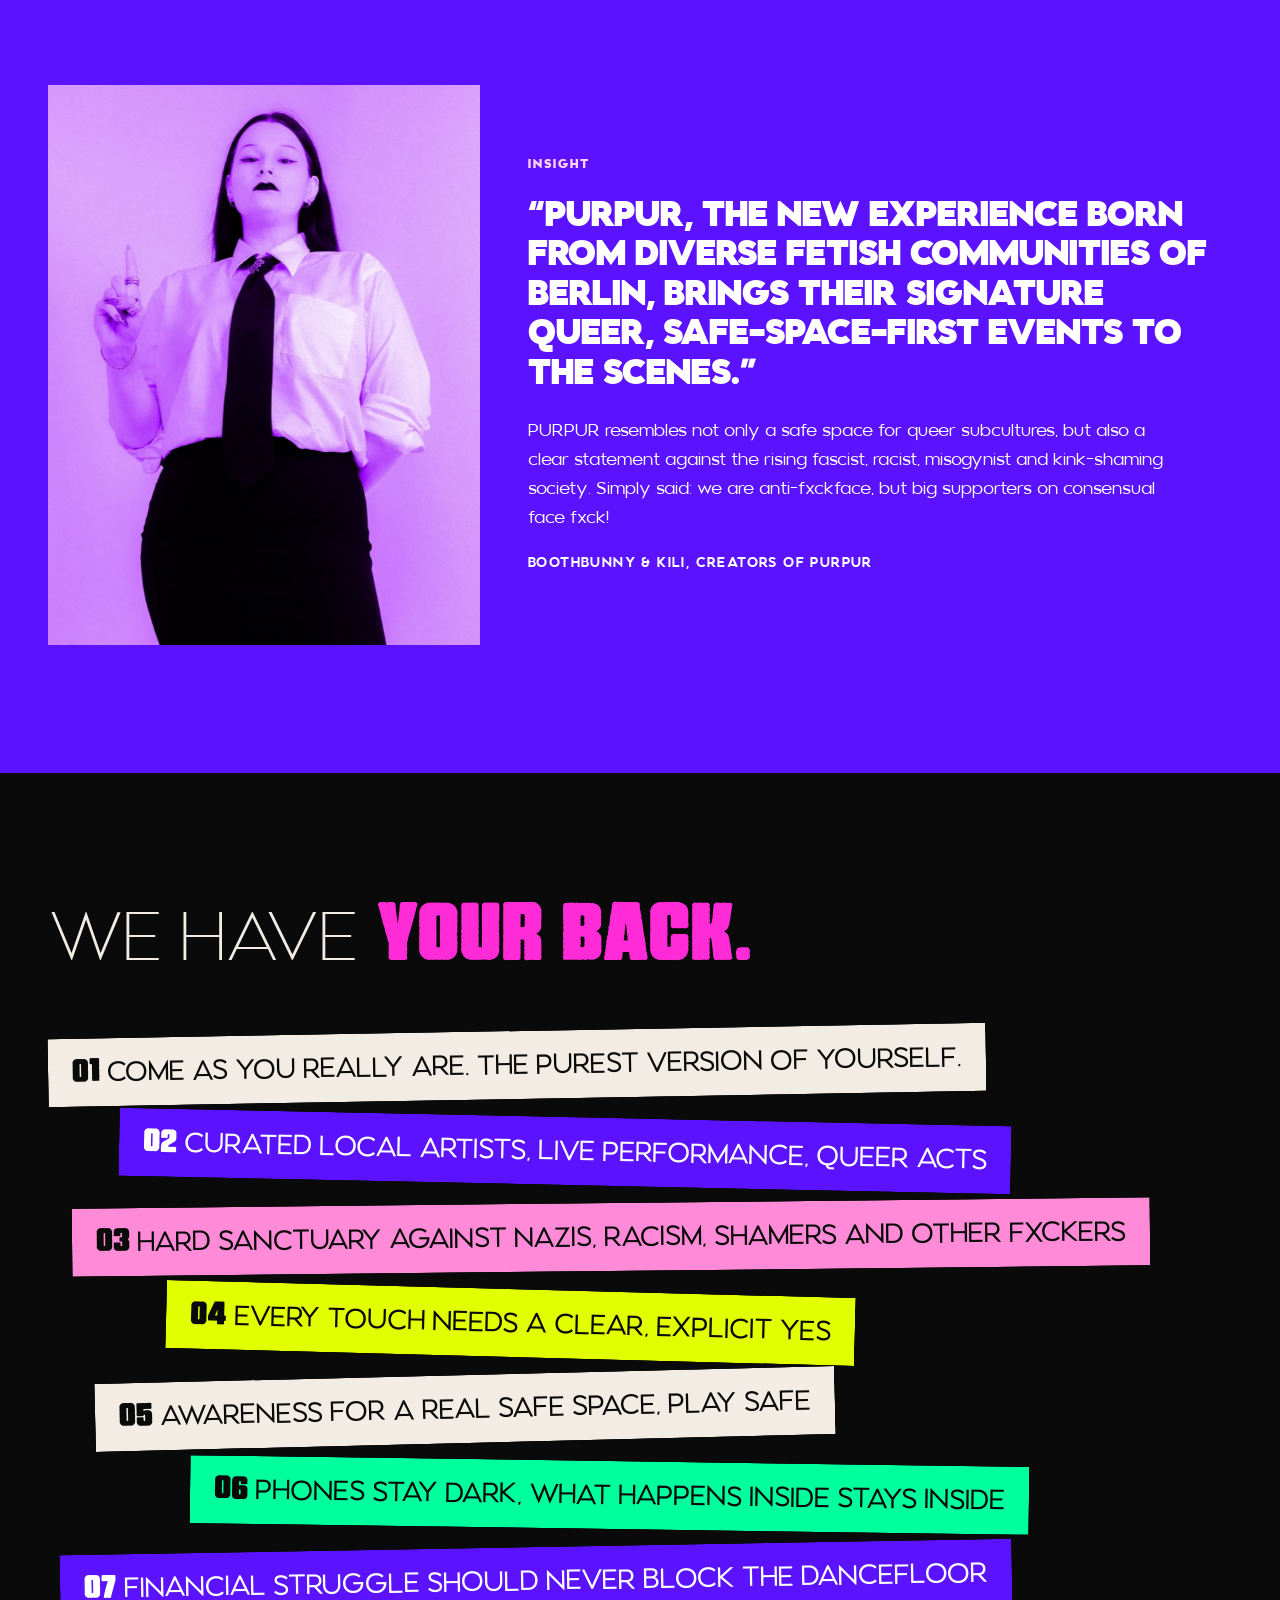
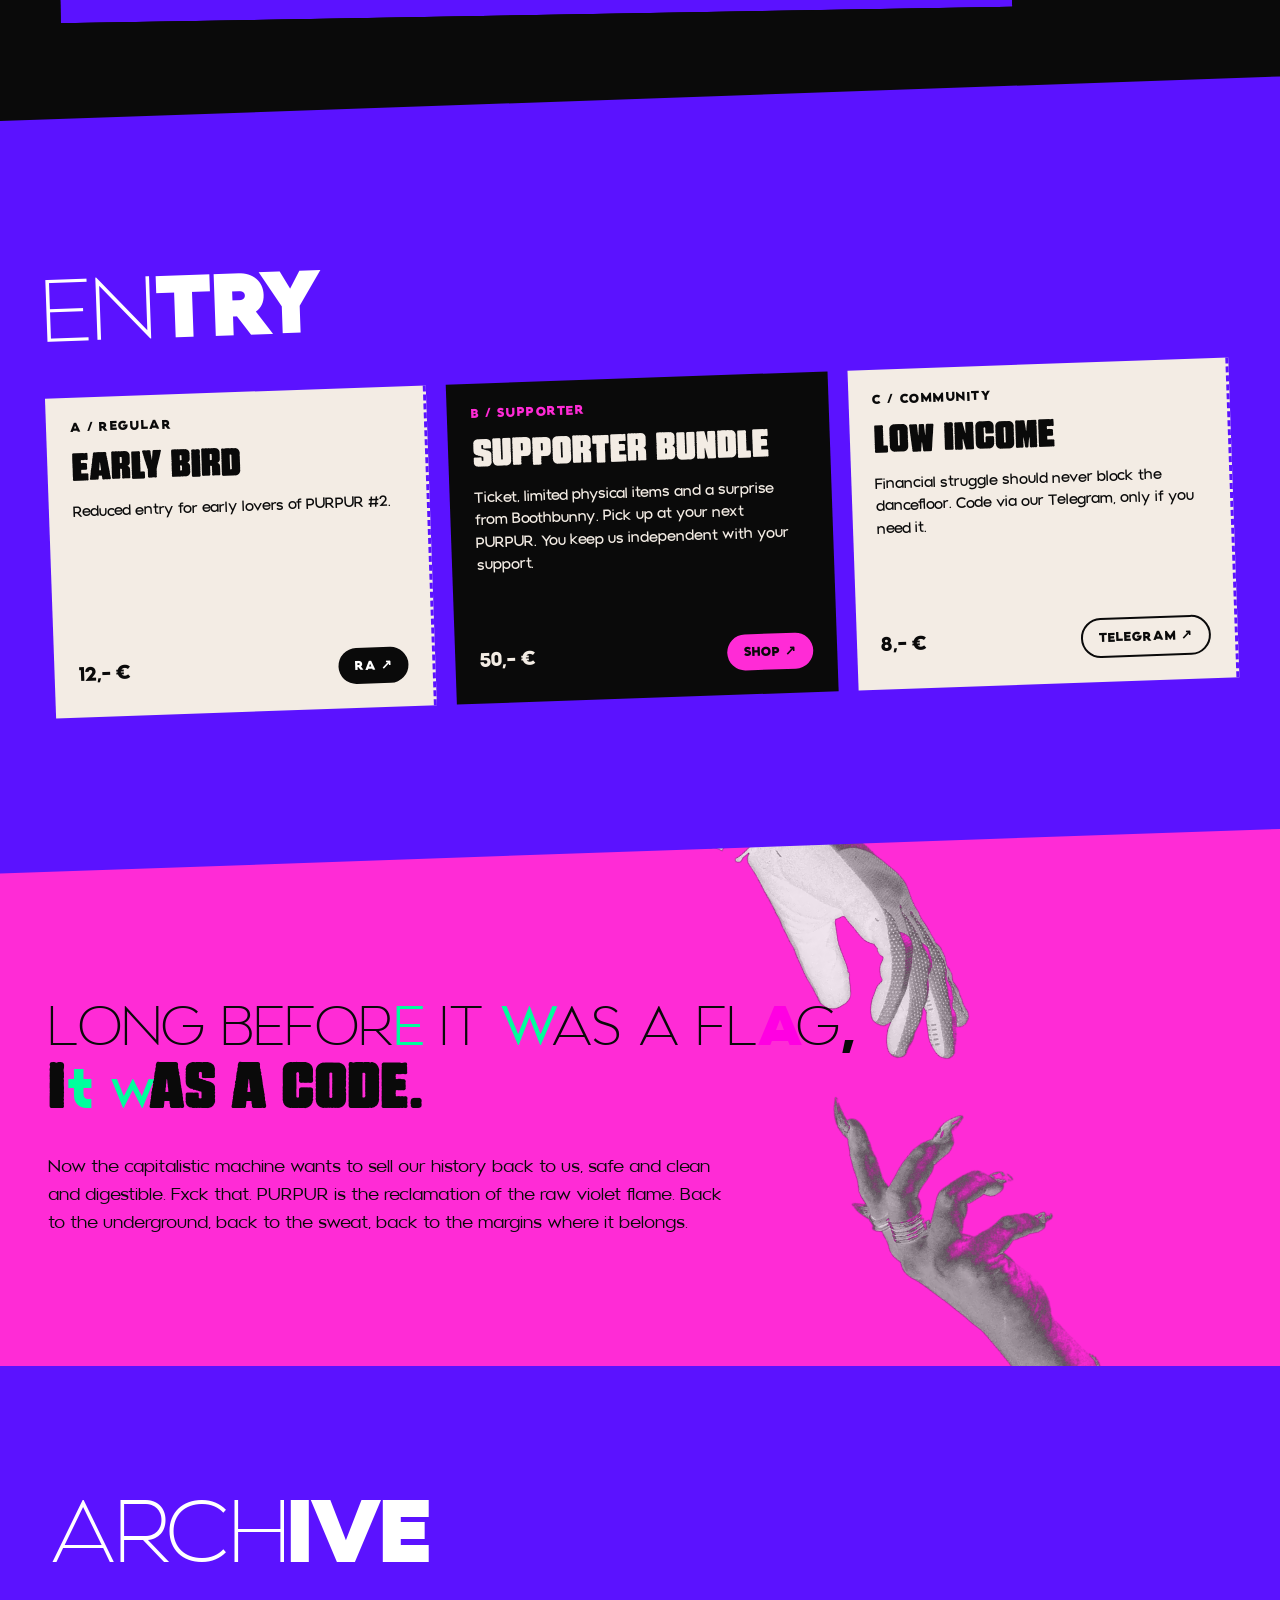
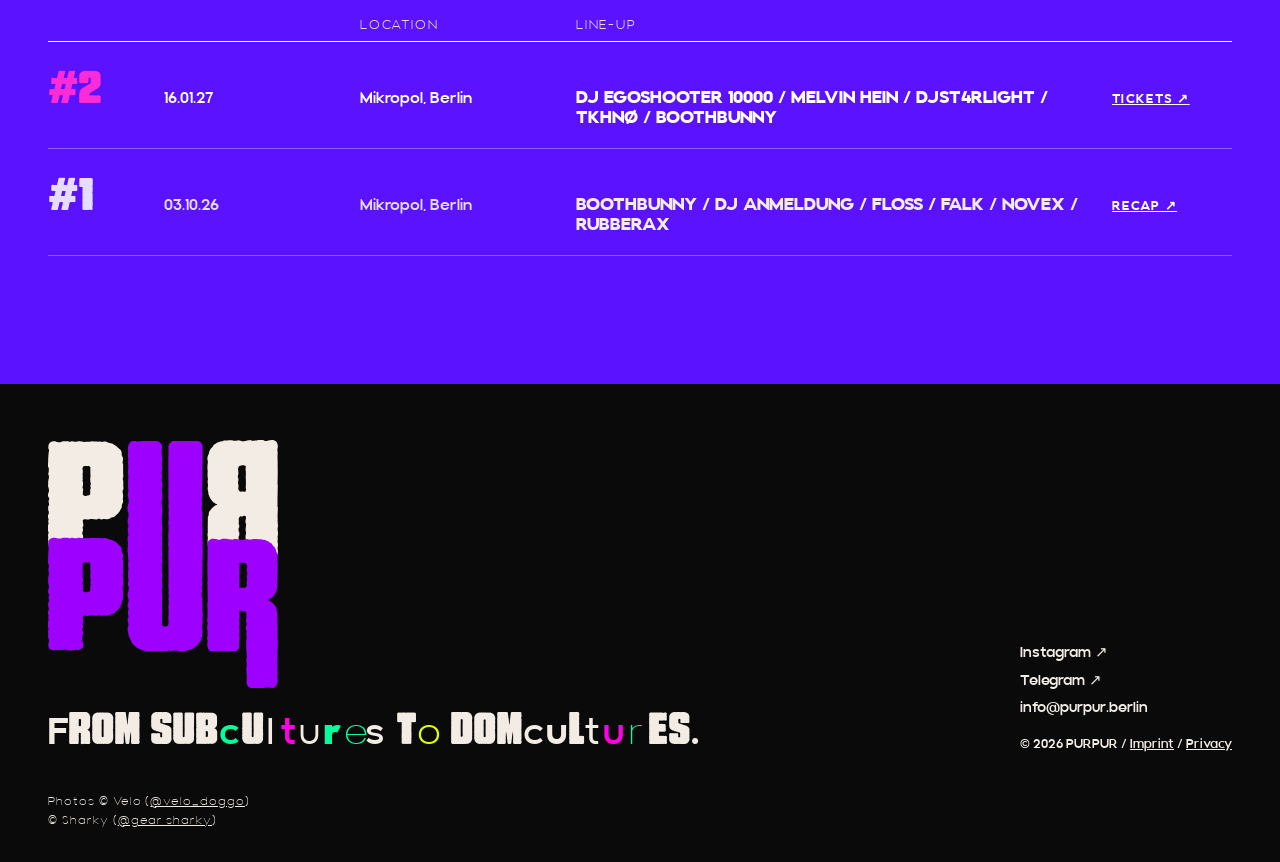
==== commit 4519efb4: "Line-up #2 live: vier Acts mit Foto, Genre und Instagram-Link Aus /preview/ uebernommen, mit absolut" ====
--- a/index.html
+++ b/index.html
@@ -38,7 +38,7 @@
 <link rel="preload" href="/assets/fonts/Mosher-Regular.woff2" as="font" type="font/woff2" crossorigin />
 <link rel="preload" href="/assets/fonts/GCFurion-Thin.woff2" as="font" type="font/woff2" crossorigin />
 <link rel="preload" href="/assets/fonts/GCFurion-Black.woff2" as="font" type="font/woff2" crossorigin />
-<link rel="stylesheet" href="/tape.css?v=4" />
+<link rel="stylesheet" href="/tape.css?v=14" />
 <script src="/assets/stats.js" defer></script>
 </head>
 <body>
@@ -152,29 +152,33 @@
   <section id="lineup" style="padding: clamp(80px, 10vw, 140px) clamp(16px, 4vw, 48px)">
     <h2 style="margin: 0 0 40px; font-size: clamp(48px, 7vw, 110px); line-height: 0.95; text-transform: uppercase"><span style="font-weight: 100">line</span><span style="font-weight: 900">up</span> <span style="font-family: var(--font-titel); color: var(--hot)">#2</span></h2>
     <div data-tilt="lineup" style="display: grid; grid-template-columns: repeat(auto-fit, minmax(220px, 1fr)); gap: 16px">
-      <div class="tl reveal" style="transform: var(--t-lineup-l0, translate(0)); position: relative; height: 380px; overflow: hidden">
-        <img src="/Media/Tape/lineup-gasmask.webp" alt="Person in a collar and paw gloves" style="width: 100%; height: 100%; object-fit: cover; display: block; filter: blur(9px) grayscale(1) contrast(1.05)">
-        <div style="position: absolute; left: -20px; right: -20px; top: 44%; transform: rotate(-8deg); background: #9d00ff; color: #ffffff; text-align: center; padding: 10px 0; font-family: var(--font-titel); font-size: 20px">coming soon</div>
-        <span style="position: absolute; left: 14px; bottom: 14px; font-weight: 800; font-size: 18px; text-shadow: none; background: #f3ece4; color: #0a0a0a; padding: 4px 8px; font-size: 14px">[ACT 01]</span>
-      </div>
-      <div class="tl reveal" style="transform: var(--t-lineup-l1, translate(0)); position: relative; height: 380px; margin-top: 48px; overflow: hidden">
-        <img src="/Media/Tape/lineup-pupmask.webp" alt="Person in a mask" style="width: 100%; height: 100%; object-fit: cover; object-position: 50% 25%; display: block; filter: blur(9px) grayscale(1) contrast(1.05)">
-        <div style="position: absolute; left: -20px; right: -20px; top: 38%; transform: rotate(6deg); background: #9d00ff; color: #ffffff; text-align: center; padding: 10px 0; font-family: var(--font-titel); font-size: 20px">coming soon</div>
-        <span style="position: absolute; left: 14px; bottom: 14px; font-weight: 800; font-size: 18px; text-shadow: none; background: #f3ece4; color: #0a0a0a; padding: 4px 8px; font-size: 14px">[ACT 02]</span>
-      </div>
-      <div class="tl reveal" style="transform: var(--t-lineup-l2, translate(0)); position: relative; height: 380px; overflow: hidden">
-        <img src="/Media/Tape/lineup-bikers.webp" alt="Two bikers in helmets leaning together" style="width: 100%; height: 100%; object-fit: cover; object-position: 50% 35%; display: block; filter: blur(9px) grayscale(1) contrast(1.05)">
-        <div style="position: absolute; left: -20px; right: -20px; top: 50%; transform: rotate(-4deg); background: #9d00ff; color: #ffffff; text-align: center; padding: 10px 0; font-family: var(--font-titel); font-size: 20px">coming soon</div>
-        <span style="position: absolute; left: 14px; bottom: 14px; font-weight: 800; font-size: 18px; text-shadow: none; background: #f3ece4; color: #0a0a0a; padding: 4px 8px; font-size: 14px">[ACT 03]</span>
-      </div>
-      <div class="tl reveal" style="transform: var(--t-lineup-l3, translate(0)); position: relative; height: 380px; margin-top: 48px; overflow: hidden">
-        <img src="/Media/Tape/lineup-spike.webp" alt="Person in a hood, dress and white shirt" style="width: 100%; height: 100%; object-fit: cover; display: block; filter: blur(9px) grayscale(1) contrast(1.05)">
-        <div style="position: absolute; left: -20px; right: -20px; top: 42%; transform: rotate(9deg); background: #9d00ff; color: #ffffff; text-align: center; padding: 10px 0; font-family: var(--font-titel); font-size: 20px">coming soon</div>
-        <span style="position: absolute; left: 14px; bottom: 14px; font-weight: 800; font-size: 18px; text-shadow: none; background: #f3ece4; color: #0a0a0a; padding: 4px 8px; font-size: 14px">[ACT 04]</span>
-      </div>
-      <a class="tl bb-card" href="https://boothbunny.net/" aria-label="Boothbunny" style="transform: var(--t-lineup-l4, translate(0)); position: relative; height: 380px; border: 1px solid #9d00ff; box-sizing: border-box; display: flex; flex-direction: column; justify-content: flex-end; padding: 20px; color: inherit; text-decoration: none"><span style="mix-blend-mode: difference; font-size: 12px; font-weight: 500; letter-spacing: 0.16em; text-transform: uppercase; color: rgb(197, 139, 255)">RESIDENT</span>
+      <a class="tl act" href="https://www.instagram.com/melhein/" aria-label="Melvin Hein on Instagram" style="transform: var(--t-lineup-l0, translate(0)); position: relative; height: 380px; overflow: hidden">
+        <img class="act__bild" src="/Media/Tape/artists/melvin-hein.webp" alt="Melvin Hein" width="800" height="1200" style="object-position: 50% 18%">
+        <span class="act__nr">[ACT 01]</span>
+        <span class="act__name" style="--em: 3.10">Melvin<br>Hein</span>
+        <span class="act__info">electro pop (hybrid set)</span>
+      </a>
+      <a class="tl act" href="https://www.instagram.com/djst4rlight/" aria-label="djst4rlight on Instagram" style="transform: var(--t-lineup-l1, translate(0)); position: relative; height: 380px; margin-top: 48px; overflow: hidden">
+        <img class="act__bild" src="/Media/Tape/artists/djst4rlight.webp" alt="djst4rlight" width="800" height="1200" style="object-position: 50% 12%">
+        <span class="act__nr">[ACT 02]</span>
+        <span class="act__name" style="--em: 5.88">djst4rlight</span>
+        <span class="act__info">breakbeat trance</span>
+      </a>
+      <a class="tl act" href="https://www.instagram.com/dj.egoshooter10000/" aria-label="DJ EGOSHOOTER 10000 on Instagram" style="transform: var(--t-lineup-l2, translate(0)); position: relative; height: 380px; overflow: hidden">
+        <img class="act__bild" src="/Media/Tape/artists/egoshooter.webp" alt="DJ EGOSHOOTER 10000" width="800" height="1200" style="object-position: 50% 22%">
+        <span class="act__nr">[ACT 03]</span>
+        <span class="act__name" style="--em: 5.71">DJ<br>EGOSHOOTER<br>10000</span>
+        <span class="act__info">hardgroove techno</span>
+      </a>
+      <a class="tl act" href="https://www.instagram.com/puptekhno/" aria-label="TKHNØ on Instagram" style="transform: var(--t-lineup-l3, translate(0)); position: relative; height: 380px; margin-top: 48px; overflow: hidden">
+        <img class="act__bild" src="/Media/Tape/artists/tkhno.webp" alt="TKHNØ" width="800" height="1200" style="object-position: 50% 8%">
+        <span class="act__nr">[ACT 04]</span>
+        <span class="act__name" style="--em: 2.97">TKHN&Oslash;</span>
+        <span class="act__info">groove &amp; hard techno</span>
+      </a>
+      <a class="tl bb-card" href="https://boothbunny.net/" aria-label="Boothbunny" style="transform: var(--t-lineup-l4, translate(0)); position: relative; height: 380px; border: 1px solid #9d00ff; box-sizing: border-box; display: flex; flex-direction: column; justify-content: flex-end; padding: 20px; color: inherit; text-decoration: none"><span style="mix-blend-mode: difference; font-size: 12px; font-weight: 500; letter-spacing: 0.16em; text-transform: uppercase; color: rgb(197, 139, 255)">RESIDENT &amp; CREATOR</span>
         <span style="mix-blend-mode: difference; font-family: var(--font-titel); font-size: 40px; line-height: 1; margin-top: 8px; color: rgb(255, 255, 255)">Boothbunny</span>
-        <span style="mix-blend-mode: difference; margin-top: 8px; font-size: 14px; color: rgb(230, 220, 255)">Creator of PURPUR</span>
+        <span style="mix-blend-mode: difference; margin-top: 8px; font-size: 14px; color: rgb(230, 220, 255)">Intro &amp; Closing</span>
       </a>
     </div>
   </section>
@@ -259,7 +263,7 @@
         <div style="display: grid; grid-template-columns: 100px 180px 200px minmax(0, 1fr) 120px; gap: 16px; padding: 20px 0; border-bottom: 1px solid rgba(255, 255, 255, 0.3); align-items: baseline"><span style="font-family: var(--font-titel); font-size: 40px; color: rgb(255, 43, 214)">#2</span>
           <span style="font-size: 16px; font-weight: 500">16.01.27</span>
           <span style="font-size: 16px; font-weight: 500">Mikropol, Berlin</span>
-          <span style="font-size: 18px; font-weight: 700; text-transform: uppercase">coming soon...</span>
+          <span style="font-size: 18px; font-weight: 700; text-transform: uppercase">DJ Egoshooter 10000 / Melvin Hein / djst4rlight / TKHN&Oslash; / Boothbunny</span>
           <a href="https://ra.co/events/2568513" style="font-size: 13px; font-weight: 600; text-transform: uppercase; letter-spacing: 0.1em">Tickets ↗</a>
         </div>
         <div style="display: grid; grid-template-columns: 100px 180px 200px minmax(0, 1fr) 120px; gap: 16px; padding: 20px 0; border-bottom: 1px solid rgba(255, 255, 255, 0.3); align-items: baseline; color: #e6dcff"><span style="font-family: var(--font-titel); font-size: 40px">#1</span>
@@ -286,6 +290,6 @@
     <p style="flex-basis: 100%; margin: 8px 0 0; font-size: 12px; font-weight: 100; letter-spacing: 0.08em; line-height: 1.6; color: #f3ece4; text-align: start">Photos © Velo (<a href="https://instagram.com/velo_doggo" style="color: rgb(243, 236, 228)">@velo_doggo</a>) <br><span style="letter-spacing: 0.96px">© </span>Sharky (<a href="https://instagram.com/gear.sharky" style="color: rgb(243, 236, 228)">@gear.sharky</a>).<br></p>
   </footer>
 </div>
-<script src="/tape.js?v=5" defer></script>
+<script src="/tape.js?v=7" defer></script>
 </body>
 </html>
--- a/tape.css
+++ b/tape.css
@@ -22,6 +22,10 @@
   --acid: #e2ff00;
   --mint: #00ff9d;
   --magenta: #ff00e2;
+  /* Artist-Namen im Line-up, im Modus hard-light. Der Rotanteil muss ueber
+     50 % liegen, sonst kippt die Schrift auf schwarzem Foto in dunkles Blau:
+     #9d00ff ergaebe dort #3b00ff, #d900ff ergibt #b300ff. */
+  --artist: #d900ff;
   --font-titel: "Mosher", "Arial Black", sans-serif;
   --font-text: "Furion", "Helvetica Neue", Arial, sans-serif;
   color-scheme: dark;
@@ -99,7 +103,91 @@
   100% { transform: none; filter: none; clip-path: none; }
 }
 
+/* ---------- Line-up: angekuendigte Acts ---------- */
+/* Gestaltet wie die Boothbunny-Kachel: Name und Handle unten links, im Differenz-
+   Blendmodus ueber dem Foto. Das Foto liegt als <img> ganz unten, damit
+   die Texte mit ihm verrechnet werden -- die Kachel ist durch ihr
+   transform ein eigener Stapelkontext, der Blendmodus reicht also genau
+   bis zum Foto und nicht bis zum Seitenhintergrund.
+   Namensgroesse wie bei Boothbunny an die Kachelbreite gekoppelt (cqw);
+   --em ist die Breite der laengsten Namenszeile in Mosher. */
+.act {
+  container-type: inline-size;
+  display: flex;
+  flex-direction: column;
+  justify-content: flex-end;
+  padding: 20px;
+  border: 1px solid #9d00ff;
+}
+.act__bild {
+  position: absolute;
+  inset: 0;
+  z-index: 0;
+  width: 100%;
+  height: 100%;
+  object-fit: cover;
+  display: block;
+  /* Schwarz-weiss, bunt erst beim Hovern. Auf dem Handy gibt es kein
+     Hover -- dort faerbt kurz das Antippen (:active). */
+  filter: grayscale(1) contrast(1.05);
+  transition: filter .6s ease;
+}
+.act:hover .act__bild,
+.act:focus-visible .act__bild,
+.act:active .act__bild { filter: none; }
+/* Farbwelle beim ersten Hinscrollen (Ausloeser in tape.js). Ohne
+   fill-mode: nach dem Durchlauf haelt die Animation nichts fest, sonst
+   wuerde ihr Endwert das Bunt-beim-Hovern dauerhaft ueberstimmen. Anfang
+   und Ende gleichen dem Grundzustand, deshalb springt nichts. */
+@keyframes act-welle {
+  0%, 100% { filter: grayscale(1) contrast(1.05); }
+  40%, 55% { filter: grayscale(0) contrast(1); }
+}
+.act.is-welle .act__bild {
+  animation: act-welle 1.6s ease-in-out var(--welle-verzug, 0ms);
+}
+.act__name {
+  position: relative;
+  z-index: 1;
+  /* hard-light statt difference: difference liess den Namen ueber
+     unruhigen Bildstellen zerfallen. Mit gesaettigtem Lila bleibt er auf
+     schwarzem, grauem und weissem Grund lesbar (lila bis magenta). */
+  mix-blend-mode: hard-light;
+  margin-top: 8px;
+  font-family: var(--font-titel);
+  line-height: 1;
+  color: var(--artist);
+  font-size: min(40px, calc((100cqw - 4px) / var(--em, 6)));
+}
+/* Genre unter dem Namen: Rolle und Optik wie die Unterzeile bei Boothbunny.
+   Der Instagram-Link liegt auf der ganzen Kachel, sichtbar steht er nicht. */
+.act__info {
+  position: relative;
+  z-index: 1;
+  mix-blend-mode: difference;
+  margin-top: 8px;
+  font-size: 14px;
+  color: rgb(230, 220, 255);
+}
+a.act { color: inherit; text-decoration: none; }
+
+/* Nummer oben links; im Differenzmodus kippt der helle Kasten auf hellem
+   Foto ins Dunkle und bleibt so auf jedem Hintergrund lesbar. */
+.act__nr {
+  position: absolute;
+  left: 14px;
+  top: 14px;
+  z-index: 1;
+  mix-blend-mode: difference;
+  padding: 4px 8px;
+  background: #f3ece4;
+  color: #0a0a0a;
+  font-weight: 800;
+  font-size: 14px;
+}
+
 /* ---------- Boothbunny-Kachel ---------- */
+.bb-card > span:nth-child(2) { color: var(--artist) !important; mix-blend-mode: hard-light !important; }
 .bb-card {
   background: url("/Media/Tape/boothbunny.webp") center / cover no-repeat;
   container-type: inline-size;
@@ -200,6 +288,7 @@
   .tl { transition: none; }
   .tape-roll { -webkit-mask-image: none; mask-image: none; translate: 0 0; transition: none; }
   .yourtag-neu, .yourtag.is-nope { animation: none; }
+  .act__bild { transition: none; animation: none !important; }
 }
 
 /* =========================================================================
@@ -246,8 +335,11 @@
   [data-tilt="lineup"] { grid-template-columns: repeat(2, minmax(0, 1fr)) !important; gap: 10px !important; }
   [data-tilt="lineup"] > * { height: 250px !important; }
   [data-tilt="lineup"] > *[style*="margin-top: 48px"] { margin-top: 28px !important; }
-  [data-tilt="lineup"] > a { grid-column: 1; height: 250px !important; margin-top: 0 !important; }
+  /* Nur die Boothbunny-Kachel -- frueher stand hier "> a", das traf aber
+     jede verlinkte Act-Kachel und zwang sie in die linke Spalte. */
+  [data-tilt="lineup"] > .bb-card { grid-column: 1; height: 250px !important; margin-top: 0 !important; }
   [data-tilt="lineup"] div[style*="rotate("] { font-size: 15px !important; }
+  .act__nr { font-size: 11px; }
   [data-tilt="lineup"] span[style*="[ACT"], [data-tilt="lineup"] span[style*="bottom: 14px"] { font-size: 11px !important; }
 
   /* Insight */
